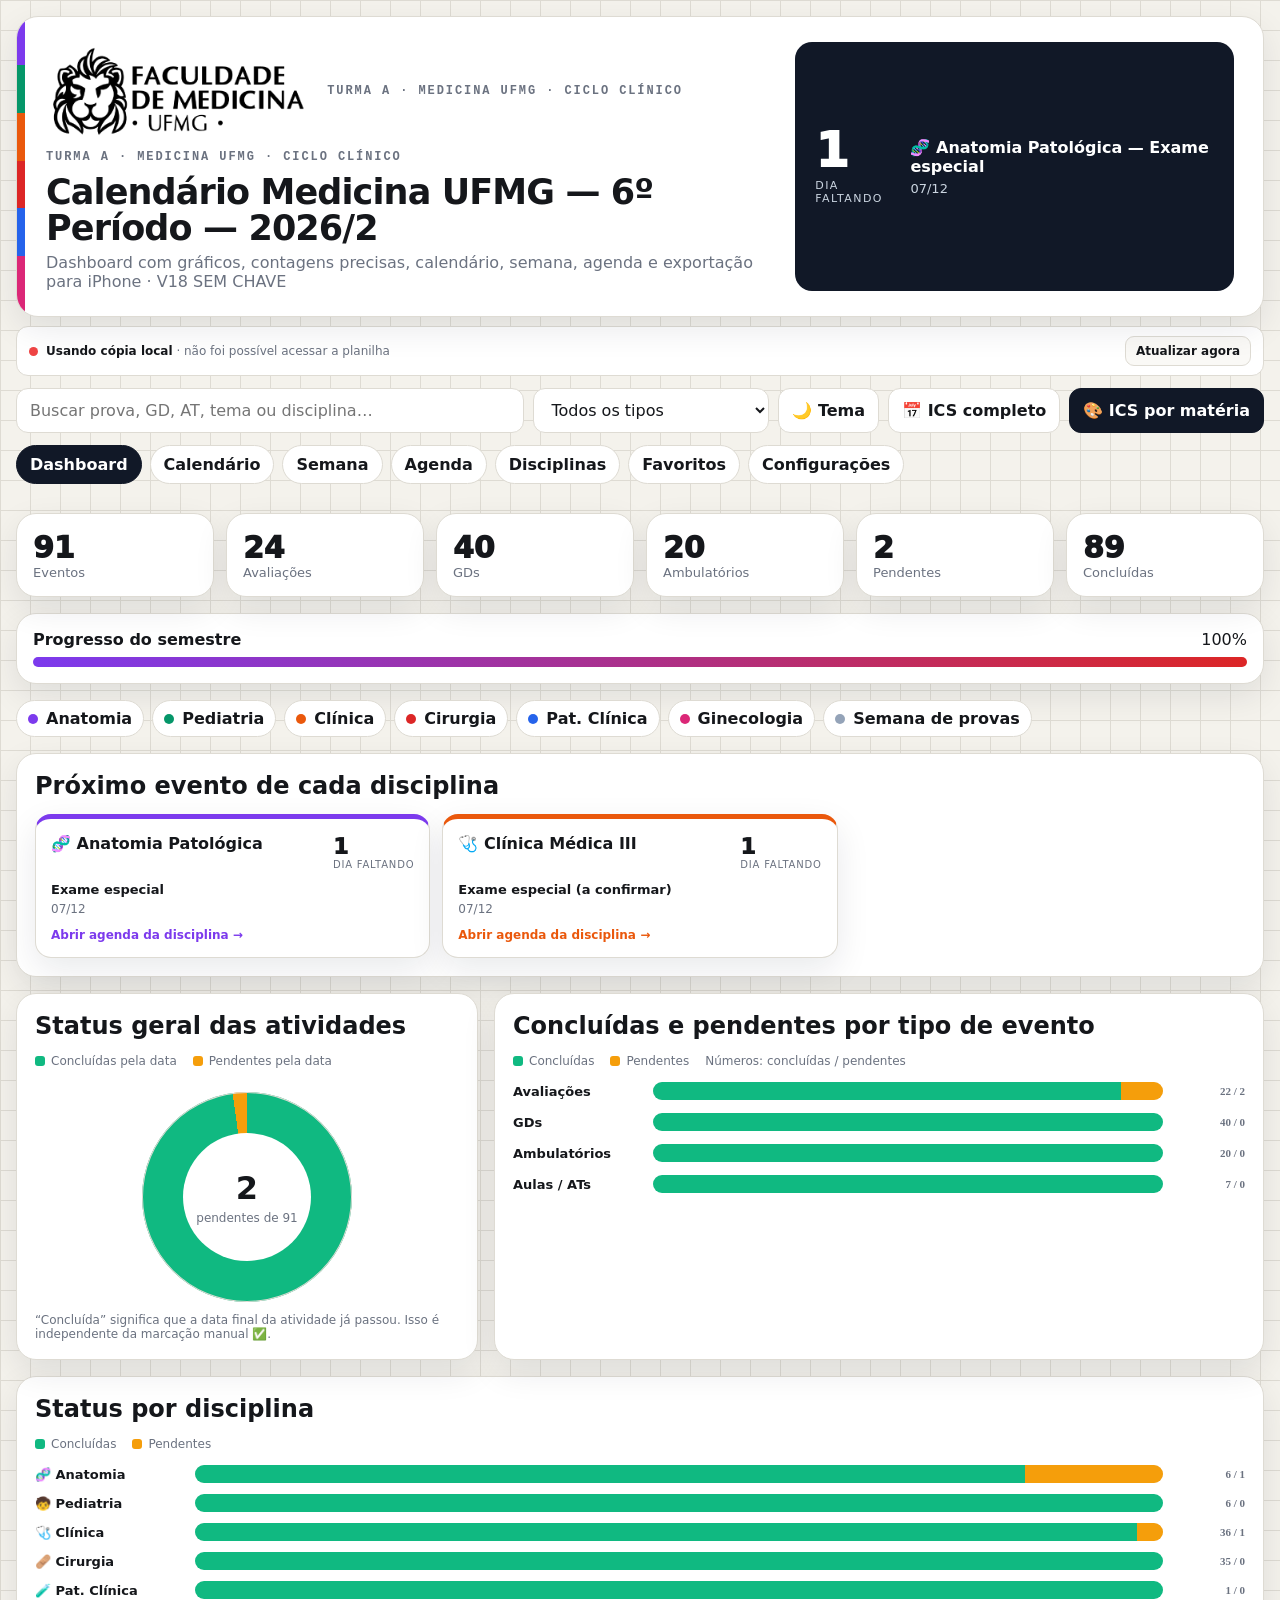
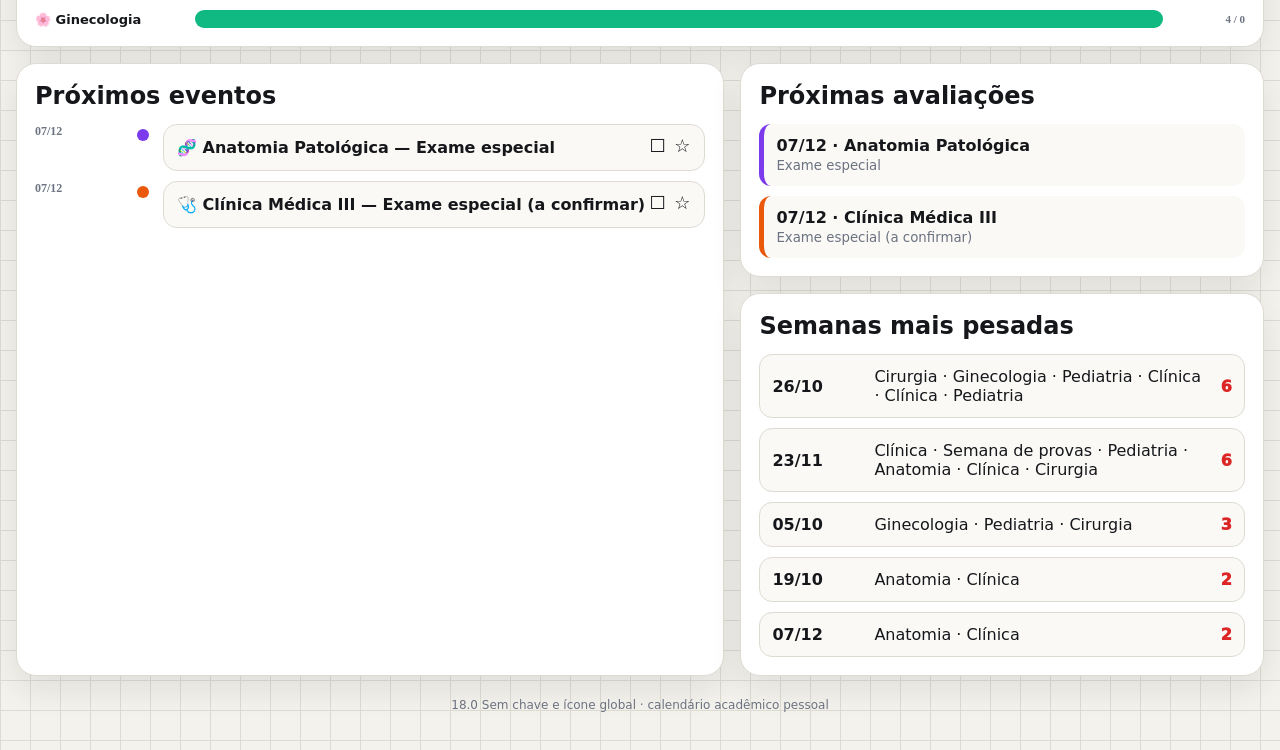
==== index.html @ 5d7ddb8b "Add files via upload" ====
<!doctype html>
<html lang="pt-BR">
<head>
  <meta charset="utf-8">
  <meta name="viewport" content="width=device-width,initial-scale=1,viewport-fit=cover">
  <meta http-equiv="Cache-Control" content="no-cache, no-store, must-revalidate">
  <meta http-equiv="Pragma" content="no-cache">
  <meta http-equiv="Expires" content="0">
  <meta name="theme-color" content="#111827">
  <meta http-equiv="Cache-Control" content="no-cache, no-store, must-revalidate">
  <meta http-equiv="Pragma" content="no-cache">
  <meta http-equiv="Expires" content="0">
  <link id="appManifest" rel="manifest" href="./manifest.webmanifest?v=18">
  <link id="appFavicon" rel="icon" href="./icon.svg?v=18" type="image/svg+xml">
  <link id="appleTouchIcon" rel="apple-touch-icon" href="./icon.svg?v=18">
  <title>Calendário Medicina UFMG — 6º Período — 2026/2</title>
  <style>
:root{
  --bg:#f4f2ec;--panel:#ffffff;--panel-2:#faf9f6;--ink:#15171b;--muted:#6b7280;
  --line:#dedbd3;--soft:#ece9e2;--accent:#111827;--accent-ink:#ffffff;
  --good:#059669;--warn:#d97706;--danger:#dc2626;--shadow:0 12px 34px rgba(15,23,42,.09);
  --radius:20px;
  --chart-completed:#10b981;
  --chart-pending:#f59e0b;
  --progress-start:#7c3aed;
  --progress-end:#dc2626;
}
*{box-sizing:border-box}
html{scroll-behavior:smooth}
body{
  margin:0;color:var(--ink);
  font-family:Inter,ui-sans-serif,system-ui,-apple-system,BlinkMacSystemFont,"Segoe UI",sans-serif;
  background:
    linear-gradient(var(--line) 1px,transparent 1px),
    linear-gradient(90deg,var(--line) 1px,transparent 1px),var(--bg);
  background-size:30px 30px;
}
body.dark{
  --bg:#0f1114;--panel:#181b20;--panel-2:#20242a;--ink:#f8fafc;--muted:#a7afba;
  --line:#30353d;--soft:#252a31;--accent:#f8fafc;--accent-ink:#111827;--shadow:none;
}
button,input,select{font:inherit}
button{color:inherit}
.boot{padding:52px;text-align:center;color:var(--muted)}
.shell{max-width:1540px;margin:auto;padding:16px}
.sticky{position:static;z-index:auto;padding-bottom:10px;background:transparent;backdrop-filter:none}
.hero{
  position:relative;overflow:hidden;display:grid;grid-template-columns:1.25fr .75fr;gap:18px;
  padding:25px 29px;background:var(--panel);border:1px solid var(--line);border-radius:22px;box-shadow:var(--shadow)
}
.hero:before{content:"";position:absolute;left:0;top:0;bottom:0;width:8px;background:linear-gradient(#7c3aed 0 16%,#059669 16% 32%,#ea580c 32% 48%,#dc2626 48% 64%,#2563eb 64% 80%,#db2777 80%)}
.eyebrow{font:700 12px ui-monospace,SFMono-Regular,Menlo,monospace;letter-spacing:.16em;text-transform:uppercase;color:var(--muted)}
h1{margin:10px 0 7px;font-size:35px;line-height:1.04;letter-spacing:-.025em}
.sub{color:var(--muted)}
.countdown{display:flex;gap:18px;align-items:center;padding:20px;border-radius:17px;background:#111827;color:#fff}
.cd-num{font-size:48px;font-weight:950;line-height:.95}
.cd-unit{font-size:11px;text-transform:uppercase;letter-spacing:.13em;color:#cbd5e1;margin-top:5px}
.cd-title{font-weight:850}.cd-meta{font-size:13px;color:#cbd5e1;margin-top:5px}
.controls{display:flex;gap:9px;flex-wrap:wrap;margin:12px 0}
.ctrl{border:1px solid var(--line);background:var(--panel);color:var(--ink);border-radius:12px;padding:11px 13px}
.search{flex:1 1 260px}.btn{font-weight:760;cursor:pointer}.btn.primary{background:var(--accent);color:var(--accent-ink);border-color:var(--accent)}
.nav{display:flex;gap:8px;overflow:auto;padding-bottom:3px}
.nav button{white-space:nowrap;border:1px solid var(--line);background:var(--panel);border-radius:999px;padding:9px 13px;font-weight:760;cursor:pointer}
.nav button.active{background:var(--accent);color:var(--accent-ink);border-color:var(--accent)}
.view{display:none}.view.active{display:block}
.stats{display:grid;grid-template-columns:repeat(6,1fr);gap:12px;margin:16px 0}
.card,.panel{background:var(--panel);border:1px solid var(--line);border-radius:var(--radius);box-shadow:var(--shadow)}
.card{padding:16px}.metric{font-size:30px;font-weight:950}.label{color:var(--muted);font-size:13px}
.progress{padding:16px;margin-bottom:16px}.progress-head{display:flex;justify-content:space-between;margin-bottom:8px}
.track{height:10px;background:var(--soft);border-radius:999px;overflow:hidden}.fill{height:100%;background:linear-gradient(90deg,var(--progress-start),var(--progress-end))}
.legend{display:flex;gap:8px;flex-wrap:wrap;margin:14px 0}
.legend button{display:flex;gap:8px;align-items:center;border:1px solid var(--line);background:var(--panel);border-radius:999px;padding:8px 11px;font-weight:760;cursor:pointer}
.legend button.off{opacity:.34}.dot{width:10px;height:10px;border-radius:50%}
.grid-2{display:grid;grid-template-columns:1.15fr .85fr;gap:16px}.panel{padding:18px}.panel h2{margin:0 0 14px}
.timeline{display:grid;gap:10px}.trow{display:grid;grid-template-columns:90px 14px 1fr;gap:12px;align-items:start}
.tdate{font:800 12px ui-monospace;color:var(--muted)}.tdot{width:12px;height:12px;border-radius:50%;margin-top:5px}
.tcard{position:relative;background:var(--panel-2);border:1px solid var(--line);border-radius:14px;padding:13px 42px 13px 13px}
.tcard b{display:block}.tcard small{color:var(--muted)}.fav,.done{position:absolute;top:9px;border:0;background:transparent;cursor:pointer;font-size:18px}.fav{right:8px}.done{right:33px}
.tcard.completed{opacity:.55}.tcard.completed b{text-decoration:line-through}
.quick-list{display:grid;gap:10px}.quick{border-left:5px solid var(--c);background:var(--panel-2);padding:12px;border-radius:12px}.quick b{display:block}.quick small{color:var(--muted)}
.calendar-grid{display:grid;grid-template-columns:repeat(3,1fr);gap:16px}.month{overflow:hidden;background:var(--panel);border:1px solid var(--line);border-radius:17px}
.mhead{display:flex;justify-content:space-between;padding:14px 16px;border-bottom:1px solid var(--line);font-weight:900}
.week,.days{display:grid;grid-template-columns:repeat(7,1fr)}.week div{text-align:center;padding:8px;font:700 10px ui-monospace;color:var(--muted)}
.day{min-height:59px;padding:7px 3px;text-align:center;border-radius:9px;cursor:pointer}.day:hover{background:var(--soft)}.day.today{outline:2px solid var(--ink)}.day.range{background:color-mix(in srgb,#059669 11%,transparent)}
.num{font-weight:850}.marks{display:flex;justify-content:center;gap:3px;flex-wrap:wrap;margin-top:7px}.mark{width:7px;height:7px;border-radius:50%}
.mlist{padding:12px;border-top:1px dashed var(--line)}.mrow{display:grid;grid-template-columns:auto 1fr;gap:8px;margin:9px 0}.chip{color:#fff;border-radius:5px;padding:3px 6px;font:800 10px ui-monospace}.mrow b{font-size:13px}.mrow small{color:var(--muted)}
.week-view{display:grid;grid-template-columns:72px repeat(7,1fr);border:1px solid var(--line);border-radius:16px;overflow:auto;background:var(--panel)}
.week-view>div{min-height:92px;border-right:1px solid var(--line);border-bottom:1px solid var(--line);padding:8px}.week-view .head{min-height:auto;font-weight:850;background:var(--panel-2)}
.week-event{font-size:11px;border-radius:8px;padding:6px;margin:4px 0;color:#fff}
.disc-grid{display:grid;grid-template-columns:repeat(3,1fr);gap:14px}.disc-card{padding:16px;background:var(--panel);border:1px solid var(--line);border-radius:17px;box-shadow:var(--shadow)}.disc-card h3{margin:0}.disc-count{font-size:32px;font-weight:950}.mini{color:var(--muted);font-size:13px;margin:6px 0}
.heavy{display:grid;gap:10px}.heavy-row{display:grid;grid-template-columns:90px 1fr auto;gap:12px;align-items:center;background:var(--panel-2);border:1px solid var(--line);border-radius:13px;padding:12px}.heat{font-weight:950;color:var(--danger)}
.settings-grid{display:grid;grid-template-columns:repeat(2,1fr);gap:14px}.setting{background:var(--panel-2);border:1px solid var(--line);border-radius:14px;padding:14px}.setting label{display:flex;justify-content:space-between;gap:10px;align-items:center}
.empty{color:var(--muted);font-style:italic}.footer{text-align:center;color:var(--muted);font-size:12px;margin:22px 0}
.drawer{position:fixed;inset:0;z-index:250;display:none}.drawer.show{display:block}.backdrop{position:absolute;inset:0;background:rgba(0,0,0,.38)}.sheet{position:absolute;right:0;top:0;bottom:0;width:min(470px,92vw);background:var(--panel);padding:20px;overflow:auto;box-shadow:-16px 0 40px rgba(0,0,0,.18)}.sheet-head{display:flex;justify-content:space-between;align-items:center}.close{border:0;background:var(--soft);border-radius:50%;width:36px;height:36px;cursor:pointer}.sheet .trow{grid-template-columns:70px 12px 1fr}
.toast{position:fixed;right:18px;bottom:18px;z-index:400;padding:12px 14px;border-radius:12px;background:#111827;color:#fff;opacity:0;transform:translateY(10px);transition:.2s}.toast.show{opacity:1;transform:translateY(0)}
@media(max-width:1100px){.hero{grid-template-columns:1fr}.stats{grid-template-columns:repeat(3,1fr)}.calendar-grid{grid-template-columns:repeat(2,1fr)}.disc-grid{grid-template-columns:repeat(2,1fr)}.grid-2{grid-template-columns:1fr}}
@media(max-width:700px){.shell{padding:9px}.sticky{position:static}.hero{padding:19px 17px}h1{font-size:27px}.countdown{align-items:flex-start}.cd-num{font-size:38px}.stats{grid-template-columns:repeat(2,1fr)}.calendar-grid,.disc-grid,.settings-grid{grid-template-columns:1fr}.panel{padding:13px}.day{min-height:52px}.trow{grid-template-columns:72px 12px 1fr}.btn{flex:1}.week-view{grid-template-columns:56px repeat(7,150px)}}


/* ===== V5: gráficos, status automático e próximos por disciplina ===== */
.stats .card{appearance:none;text-align:left;color:var(--ink)}
.status-legend{display:flex;gap:16px;flex-wrap:wrap;margin:4px 0 14px;color:var(--muted);font-size:12px}
.status-key{display:flex;align-items:center;gap:6px}.status-swatch{width:10px;height:10px;border-radius:3px}
.chart-grid{display:grid;grid-template-columns:.75fr 1.25fr;gap:16px;margin:16px 0}
.chart-panel{min-height:310px}
.donut-wrap{display:grid;place-items:center;padding:10px 0 2px}
.donut{
  width:210px;height:210px;border-radius:50%;display:grid;place-items:center;
  position:relative;box-shadow:inset 0 0 0 1px var(--line)
}
.donut:after{content:"";width:128px;height:128px;border-radius:50%;background:var(--panel);position:absolute}
.donut-center{position:relative;z-index:1;text-align:center}.donut-center strong{display:block;font-size:32px}.donut-center span{font-size:12px;color:var(--muted)}
.chart-list{display:grid;gap:13px}
.chart-row{display:grid;grid-template-columns:130px 1fr 72px;gap:10px;align-items:center}
.chart-name{font-weight:760;font-size:13px}
.stacked{height:18px;background:var(--soft);border-radius:999px;overflow:hidden;display:flex}
.seg-past{background:var(--chart-completed);height:100%}.seg-future{background:var(--chart-pending);height:100%}
.chart-values{text-align:right;font:750 11px ui-monospace;color:var(--muted)}
.discipline-chart{display:grid;gap:11px}
.discipline-chart .chart-row{grid-template-columns:150px 1fr 72px}
.next-disc-section{margin:16px 0}
.next-disc-grid{display:grid;grid-template-columns:repeat(3,1fr);gap:12px}
.next-disc-card{
  border:1px solid var(--line);border-top:5px solid var(--c);background:var(--panel);
  color:var(--ink);border-radius:16px;padding:15px;text-align:left;cursor:pointer;
  box-shadow:var(--shadow);transition:transform .15s ease,border-color .15s ease
}
.next-disc-card:hover{transform:translateY(-2px);border-color:var(--c)}
.next-disc-head{display:flex;justify-content:space-between;gap:10px;align-items:flex-start}
.next-disc-name{font-weight:850}.next-disc-days{font-size:22px;font-weight:950;white-space:nowrap}
.next-disc-unit{display:block;font-size:10px;text-transform:uppercase;letter-spacing:.08em;color:var(--muted);text-align:right}
.next-disc-title{font-size:13px;margin-top:12px;font-weight:700}.next-disc-meta{font-size:12px;color:var(--muted);margin-top:5px}.next-disc-link{font-size:12px;font-weight:800;margin-top:12px;color:var(--c)}
.auto-note{font-size:12px;color:var(--muted);margin-top:9px}
.week-board{display:grid;grid-template-columns:repeat(7,minmax(180px,1fr));gap:10px;overflow:auto;padding-bottom:5px}
.week-column{border:1px solid var(--line);border-radius:15px;background:var(--panel);min-height:260px;padding:11px}
.week-column.today{outline:2px solid var(--ink)}
.week-column-head{font-weight:850;border-bottom:1px solid var(--line);padding-bottom:8px;margin-bottom:8px}
.week-column-head small{display:block;color:var(--muted);font-weight:600;margin-top:3px}
.week-empty{color:var(--muted);font-size:12px;font-style:italic}
.week-event{cursor:pointer}
@media(max-width:1100px){
  .chart-grid{grid-template-columns:1fr}
  .next-disc-grid{grid-template-columns:repeat(2,1fr)}
}
@media(max-width:700px){
  .next-disc-grid{grid-template-columns:1fr}
  .chart-row,.discipline-chart .chart-row{grid-template-columns:105px 1fr 62px}
  .donut{width:190px;height:190px}
  .week-board{grid-template-columns:repeat(7,165px)}
}


/* =========================================================
   V6 MOBILE PREMIUM
   O celular recebe uma interface própria, mais compacta,
   com navegação inferior, cards legíveis e calendário maior.
   ========================================================= */

.mobile-only{display:none}
.mobile-month-toggle{display:none}

@media(max-width:700px){
  html{scroll-padding-top:8px}
  body{
    background-size:22px 22px;
    padding-bottom:88px;
    -webkit-text-size-adjust:100%;
  }
  .shell{padding:7px}
  .sticky{
    position:static;
    padding-bottom:2px;
    background:transparent;
    backdrop-filter:none;
  }

  /* Cabeçalho muito mais compacto */
  .hero{
    grid-template-columns:1fr;
    gap:10px;
    padding:15px 14px 14px 20px;
    border-radius:16px;
  }
  .hero:before{width:6px}
  .eyebrow{
    font-size:9px;
    letter-spacing:.11em;
    white-space:nowrap;
    overflow:hidden;
    text-overflow:ellipsis;
  }
  h1{
    font-size:21px;
    line-height:1.08;
    margin:6px 0 2px;
    letter-spacing:-.02em;
  }
  .hero .sub{
    display:none;
  }

  /* Contagem regressiva horizontal e baixa */
  .countdown{
    min-height:70px;
    padding:11px 12px;
    border-radius:13px;
    gap:12px;
  }
  .cd-num{
    font-size:31px;
    min-width:57px;
    text-align:center;
  }
  .cd-unit{
    font-size:8px;
    letter-spacing:.09em;
    text-align:center;
  }
  .cd-title{
    font-size:13px;
    line-height:1.2;
  }
  .cd-meta{
    font-size:11px;
    margin-top:3px;
  }

  /* Busca sempre visível; filtros compactos */
  .controls{
    display:grid;
    grid-template-columns:1fr 1fr;
    gap:7px;
    margin:8px 0 4px;
  }
  .ctrl{
    min-height:43px;
    padding:9px 10px;
    border-radius:11px;
    font-size:14px;
  }
  .search{
    grid-column:1/-1;
    width:100%;
    font-size:16px; /* evita zoom automático do Safari */
  }
  #type{grid-column:1/2}
  #theme{grid-column:2/3}
  #icsAll,#icsDisc{
    font-size:12px;
    min-height:39px;
  }

  /* Navegação fixa inferior, estilo aplicativo */
  .nav{
    position:fixed;
    left:8px;
    right:8px;
    bottom:8px;
    z-index:300;
    display:grid;
    grid-template-columns:repeat(7,1fr);
    gap:2px;
    padding:6px;
    border:1px solid var(--line);
    border-radius:18px;
    background:color-mix(in srgb,var(--panel) 94%,transparent);
    box-shadow:0 12px 35px rgba(15,23,42,.20);
    backdrop-filter:blur(18px);
    overflow:visible;
  }
  .nav button{
    min-width:0;
    min-height:53px;
    padding:5px 2px;
    border:0;
    border-radius:12px;
    background:transparent;
    font-size:0;
    display:flex;
    flex-direction:column;
    justify-content:center;
    align-items:center;
    gap:2px;
  }
  .nav button::before{
    font-size:20px;
    line-height:1;
  }
  .nav button::after{
    font-size:8px;
    font-weight:800;
    line-height:1;
  }
  .nav button[data-view="dashboard"]::before{content:"⌂"}
  .nav button[data-view="dashboard"]::after{content:"Início"}
  .nav button[data-view="calendar"]::before{content:"▦"}
  .nav button[data-view="calendar"]::after{content:"Mês"}
  .nav button[data-view="week"]::before{content:"▤"}
  .nav button[data-view="week"]::after{content:"Semana"}
  .nav button[data-view="timeline"]::before{content:"≡"}
  .nav button[data-view="timeline"]::after{content:"Agenda"}
  .nav button[data-view="disciplines"]::before{content:"▥"}
  .nav button[data-view="disciplines"]::after{content:"Matérias"}
  .nav button[data-view="favorites"]::before{content:"☆"}
  .nav button[data-view="favorites"]::after{content:"Favoritos"}
  .nav button[data-view="settings"]::before{content:"⚙"}
  .nav button[data-view="settings"]::after{content:"Ajustes"}
  .nav button.active{
    background:var(--accent);
    color:var(--accent-ink);
  }

  /* Cards de resumo compactos, mas com números grandes */
  .stats{
    grid-template-columns:repeat(2,1fr);
    gap:8px;
    margin:10px 0;
  }
  .stats .card{
    min-height:82px;
    padding:12px;
    border-radius:14px;
  }
  .metric{font-size:29px}
  .label{font-size:12px}

  .card,.panel{border-radius:15px}
  .panel{padding:13px}
  .panel h2{
    font-size:18px;
    margin-bottom:11px;
  }

  .progress{
    padding:12px;
    margin-bottom:10px;
  }
  .progress-head{font-size:13px}
  .track{height:8px}

  /* Legenda horizontal rolável */
  .legend{
    flex-wrap:nowrap;
    overflow-x:auto;
    padding:2px 1px 7px;
    margin:8px 0;
    scrollbar-width:none;
  }
  .legend::-webkit-scrollbar{display:none}
  .legend button{
    flex:0 0 auto;
    padding:7px 9px;
    font-size:12px;
  }

  /* Próximo evento por disciplina */
  .next-disc-section{margin:10px 0}
  .next-disc-section .panel{padding:12px}
  .next-disc-grid{
    grid-template-columns:1fr;
    gap:8px;
  }
  .next-disc-card{
    padding:12px;
    border-radius:14px;
  }
  .next-disc-days{font-size:21px}
  .next-disc-title{
    font-size:13px;
    margin-top:8px;
  }
  .next-disc-meta,.next-disc-link{font-size:11px}

  /* Gráficos em uma coluna e maiores */
  .chart-grid{
    grid-template-columns:1fr;
    gap:10px;
    margin:10px 0;
  }
  .chart-panel{min-height:auto}
  .donut{width:180px;height:180px}
  .donut:after{width:108px;height:108px}
  .donut-center strong{font-size:29px}
  .chart-list,.discipline-chart{gap:11px}
  .chart-row,.discipline-chart .chart-row{
    grid-template-columns:92px minmax(100px,1fr) 56px;
    gap:7px;
  }
  .chart-name{
    font-size:11px;
    line-height:1.15;
  }
  .stacked{height:16px}
  .chart-values{font-size:10px}

  /* Conteúdo vertical no celular */
  .grid-2{grid-template-columns:1fr;gap:10px}
  .quick{padding:10px}
  .heavy-row{
    grid-template-columns:70px 1fr 25px;
    padding:10px;
    font-size:12px;
  }

  /* Timeline e agenda mais legíveis */
  .trow{
    grid-template-columns:52px 9px 1fr;
    gap:7px;
  }
  .tdate{font-size:10px;padding-top:3px}
  .tdot{width:9px;height:9px}
  .tcard{
    padding:11px 37px 11px 11px;
    border-radius:12px;
  }
  .tcard b{
    font-size:13px;
    line-height:1.25;
  }
  .tcard small{
    font-size:11px;
    line-height:1.2;
  }
  .fav,.done{
    font-size:16px;
    top:7px;
  }
  .fav{right:5px}
  .done{right:28px}

  /* Calendário: uma coluna e dias maiores */
  .calendar-grid{
    grid-template-columns:1fr;
    gap:10px;
  }
  .month{border-radius:15px}
  .mhead{
    padding:13px 14px;
    font-size:16px;
  }
  .week div{
    padding:7px 2px;
    font-size:9px;
  }
  .day{
    min-height:52px;
    padding:6px 1px;
    border-radius:8px;
  }
  .num{font-size:14px}
  .marks{margin-top:6px;gap:2px}
  .mark{width:7px;height:7px}

  /* A lista extensa de cada mês fica recolhida no celular */
  .mobile-month-toggle{
    display:block;
    width:calc(100% - 20px);
    margin:0 10px 10px;
    border:1px solid var(--line);
    background:var(--panel-2);
    color:var(--ink);
    border-radius:10px;
    padding:9px;
    font-weight:800;
    cursor:pointer;
  }
  .month .mlist{
    display:none;
    padding:10px;
  }
  .month.mobile-open .mlist{display:block}
  .mrow{
    grid-template-columns:48px 1fr;
    gap:7px;
    margin:8px 0;
  }
  .mrow b{font-size:12px}
  .mrow small{font-size:11px}

  /* Semana: colunas grandes e rolagem horizontal */
  .week-board{
    grid-template-columns:repeat(7,78vw);
    scroll-snap-type:x mandatory;
    gap:8px;
  }
  .week-column{
    min-height:210px;
    scroll-snap-align:start;
  }
  .week-event{
    font-size:12px;
    padding:8px;
  }

  /* Disciplinas e ajustes */
  .disc-grid,.settings-grid{grid-template-columns:1fr}
  .disc-card{padding:14px}
  .disc-count{font-size:29px}
  .mini{font-size:12px}

  /* Painel lateral vira modal inferior */
  .sheet{
    top:auto;
    left:0;
    right:0;
    bottom:0;
    width:100%;
    max-height:82vh;
    border-radius:22px 22px 0 0;
    padding:16px;
  }
  .sheet .trow{grid-template-columns:48px 8px 1fr}

  .footer{
    margin:16px 0 82px;
    font-size:10px;
  }
}


/* ===== V7: sincronização com Google Planilhas ===== */
.sync-status{
  display:flex;
  align-items:center;
  justify-content:space-between;
  gap:12px;
  margin:9px 0 2px;
  padding:9px 12px;
  border:1px solid var(--line);
  border-radius:12px;
  background:var(--panel);
  color:var(--muted);
  font-size:12px;
}
.sync-status strong{color:var(--ink)}
.sync-left{display:flex;align-items:center;gap:8px;min-width:0}
.sync-dot{width:9px;height:9px;border-radius:50%;flex:0 0 auto;background:#f59e0b}
.sync-status.ok .sync-dot{background:#10b981}
.sync-status.error .sync-dot{background:#ef4444}
.sync-status.loading .sync-dot{background:#f59e0b;animation:pulse-sync 1s infinite alternate}
.sync-text{white-space:nowrap;overflow:hidden;text-overflow:ellipsis}
.sync-btn{
  border:1px solid var(--line);
  background:var(--panel-2);
  color:var(--ink);
  border-radius:9px;
  padding:7px 10px;
  font-weight:800;
  cursor:pointer;
  white-space:nowrap;
}
.sync-btn:disabled{opacity:.55;cursor:wait}
@keyframes pulse-sync{from{opacity:.35}to{opacity:1}}

@media(max-width:700px){
  .sync-status{
    margin:7px 0 3px;
    padding:8px 9px;
    font-size:10px;
    border-radius:10px;
  }
  .sync-btn{
    padding:7px 8px;
    font-size:10px;
  }
}


/* ===== V9: logo e atalho da planilha ===== */
.hero-main{display:flex;align-items:center;gap:18px;min-width:0}
.hero-logo{
  width:94px;height:94px;flex:0 0 94px;border-radius:22px;
  background:linear-gradient(180deg,#0b0b0b 0%, #111827 100%);
  display:grid;place-items:center;padding:10px;border:1px solid rgba(255,255,255,.08);
  box-shadow:0 14px 30px rgba(0,0,0,.14)
}
.hero-logo img{width:100%;height:100%;object-fit:contain;display:block}
.hero-copy{min-width:0}
.setting .actions{display:flex;gap:8px;flex-wrap:wrap;margin-top:10px}
.sheet-btn{
  border:1px solid var(--line);background:var(--panel);color:var(--ink);
  border-radius:11px;padding:10px 12px;font-weight:800;cursor:pointer
}
.sheet-btn.primary{background:var(--accent);color:var(--accent-ink);border-color:var(--accent)}
.sheet-note{margin-top:8px;color:var(--muted);font-size:12px}
@media(max-width:700px){
  .hero-main{gap:11px;align-items:flex-start}
  .hero-logo{width:58px;height:58px;flex-basis:58px;border-radius:16px;padding:7px}
}


/* ===== V12: uma única logo completa, sem corte ===== */
.hero-main{display:block;min-width:0}
.hero-copy{min-width:0}
.brand-row{
  display:flex;
  align-items:center;
  gap:18px;
  margin-bottom:10px;
}
.single-brand-logo{
  display:block;
  width:270px;
  max-width:36%;
  height:auto;
  object-fit:contain;
  object-position:left center;
  flex:0 0 auto;
}
.brand-row .eyebrow{
  margin:0;
  min-width:0;
}
.setting-sheet{grid-column:1/-1}
.setting-sheet .actions{margin-top:12px}
.sheet-btn{
  display:inline-flex;
  align-items:center;
  justify-content:center;
  text-decoration:none;
}
@media(max-width:1050px){
  .single-brand-logo{width:230px;max-width:42%}
}
@media(max-width:700px){
  .hero-main{display:block}
  .brand-row{
    display:block;
    margin-bottom:8px;
  }
  .single-brand-logo{
    width:205px;
    max-width:82%;
    margin:0 0 8px;
  }
  .brand-row .eyebrow{
    display:block;
    font-size:9px;
  }
  .hero-copy h1{font-size:20px}
  .setting-sheet .actions{display:grid;grid-template-columns:1fr}
  .setting-sheet .sheet-btn{width:100%}
}

/* ===== V13: editor de cores e emojis ===== */
.setting-disciplines{grid-column:1/-1}
.discipline-style-editor{display:grid;gap:10px;margin-top:14px}
.discipline-style-row{
  display:grid;
  grid-template-columns:minmax(210px,1fr) 92px 130px;
  gap:12px;
  align-items:center;
  padding:11px;
  border:1px solid var(--line);
  border-radius:13px;
  background:var(--panel);
}
.discipline-style-preview{
  display:flex;
  align-items:center;
  gap:11px;
  border-left:5px solid var(--preview-color);
  padding-left:11px;
  min-width:0;
}
.preview-emoji{font-size:25px;line-height:1}
.discipline-style-preview b{display:block}
.discipline-style-preview small{display:block;color:var(--muted);font-size:10px;margin-top:2px}
.color-control,.emoji-control{display:grid;gap:5px;color:var(--muted);font-size:11px;font-weight:800}
.disc-color-input{
  width:100%;
  height:38px;
  padding:2px;
  border:1px solid var(--line);
  border-radius:9px;
  background:var(--panel-2);
  cursor:pointer;
}
.disc-emoji-input{
  width:100%;
  min-width:0;
  height:38px;
  border:1px solid var(--line);
  border-radius:9px;
  background:var(--panel-2);
  color:var(--ink);
  padding:7px 9px;
  font-size:20px;
  text-align:center;
}
@media(max-width:700px){
  .discipline-style-row{
    grid-template-columns:1fr 74px 90px;
    gap:7px;
    padding:9px;
  }
  .discipline-style-preview{gap:8px;padding-left:8px}
  .discipline-style-preview b{font-size:12px}
  .preview-emoji{font-size:22px}
  .disc-emoji-input{font-size:18px}
}


/* ===== V15: cabeçalho solto, gráficos e editor de eventos ===== */
.setting-chart-colors,.setting-event-editor{grid-column:1/-1}
.chart-style-editor{
  display:grid;
  grid-template-columns:repeat(2,minmax(220px,1fr));
  gap:10px;
  margin-top:14px;
}
.chart-color-row{
  display:flex;
  align-items:center;
  justify-content:space-between;
  gap:14px;
  padding:11px 12px;
  border:1px solid var(--line);
  border-radius:12px;
  background:var(--panel);
}
.chart-color-row b,.chart-color-row small{display:block}
.chart-color-row small{color:var(--muted);font-size:10px;margin-top:3px}
.chart-color-row input[type="color"]{
  width:62px;height:40px;border:1px solid var(--line);border-radius:9px;
  padding:2px;background:var(--panel-2);cursor:pointer
}
.event-editor{margin-top:14px}
.event-editor label{display:grid;gap:6px;color:var(--muted);font-size:11px;font-weight:800}
.event-select{width:100%;min-height:45px}
.event-discipline{
  margin:10px 0;
  padding:10px 12px;
  border-left:5px solid var(--accent);
  background:var(--panel);
  border-radius:10px;
  font-weight:850;
}
.event-edit-grid{
  display:grid;
  grid-template-columns:160px 160px minmax(280px,1fr) 190px;
  gap:10px;
}
.event-title-field{min-width:0}
.event-edit-grid input{width:100%;min-width:0}
@media(max-width:1050px){
  .event-edit-grid{grid-template-columns:1fr 1fr}
  .event-title-field{grid-column:1/-1}
}
@media(max-width:700px){
  .chart-style-editor{grid-template-columns:1fr}
  .event-edit-grid{grid-template-columns:1fr}
  .event-title-field{grid-column:auto}
}


/* ===== V18: API pública e ícone global ===== */
.setting-api,.setting-add-event{grid-column:1/-1}
.setting-api{
  border:2px solid color-mix(in srgb,var(--accent) 38%,var(--line));
  background:linear-gradient(135deg,color-mix(in srgb,var(--accent) 7%,var(--panel)),var(--panel));
}
.api-heading{
  display:flex;
  align-items:flex-start;
  justify-content:space-between;
  gap:16px;
}
.api-status{
  display:flex;
  align-items:center;
  gap:7px;
  padding:8px 10px;
  border:1px solid var(--line);
  border-radius:999px;
  background:var(--panel);
  font-size:11px;
  white-space:nowrap;
}
.api-dot{
  width:9px;height:9px;border-radius:50%;background:#94a3b8;flex:0 0 auto
}
.api-dot.ok{background:#10b981}
.api-dot.loading{background:#f59e0b;animation:pulse-sync 1s infinite alternate}
.api-dot.error{background:#ef4444}
.api-connect-grid{
  display:grid;
  grid-template-columns:minmax(240px,1fr) auto auto;
  gap:9px;
  align-items:end;
  margin-top:13px;
}
.api-connect-grid label{display:grid;gap:6px;color:var(--muted);font-size:11px;font-weight:800}
.sheet-btn.danger{
  background:#fff1f2;
  color:#be123c;
  border-color:#fecdd3;
}
body.dark .sheet-btn.danger{
  background:#3f111a;
  color:#fda4af;
  border-color:#7f1d1d;
}
.add-event-grid{
  grid-template-columns:150px 150px minmax(180px,.8fr) minmax(260px,1.4fr) 190px;
  margin-top:13px;
}
@media(max-width:1100px){
  .api-connect-grid{grid-template-columns:1fr 1fr}
  .api-connect-grid label{grid-column:1/-1}
  .add-event-grid{grid-template-columns:1fr 1fr}
}
@media(max-width:700px){
  .api-heading{display:grid}
  .api-status{white-space:normal;width:100%}
  .api-connect-grid{grid-template-columns:1fr}
  .api-connect-grid label{grid-column:auto}
  .add-event-grid{grid-template-columns:1fr}
}


/* ===== V18: API pública e ícone global ===== */
.setting-app-icon{grid-column:1/-1}
.danger-note{
  border-left:4px solid #dc2626;
  padding-left:10px;
}
.app-icon-editor{
  display:grid;
  grid-template-columns:150px minmax(0,1fr);
  gap:18px;
  align-items:center;
}
.app-icon-preview-wrap{
  width:150px;
  aspect-ratio:1;
  display:grid;
  place-items:center;
  border:1px solid var(--line);
  border-radius:30px;
  background:var(--panel);
  overflow:hidden;
  box-shadow:var(--shadow);
}
.app-icon-preview-wrap img{
  width:100%;
  height:100%;
  object-fit:contain;
  padding:10px;
}
.app-icon-copy{min-width:0}
.icon-file-label{
  display:flex!important;
  justify-content:center!important;
  align-items:center!important;
  margin-top:13px;
  border:1px dashed var(--line);
  border-radius:13px;
  padding:13px;
  background:var(--panel);
  font-weight:800;
  cursor:pointer;
}
.icon-file-label input{
  position:absolute;
  width:1px;
  height:1px;
  opacity:0;
  pointer-events:none;
}
.sheet-btn:disabled{
  opacity:.6;
  cursor:wait;
}
@media(max-width:700px){
  .app-icon-editor{grid-template-columns:1fr}
  .app-icon-preview-wrap{width:128px;margin:auto}
}

</style>
</head>
<body>
  <div id="app"><div class="boot">Abrindo o calendário…</div></div>
  <div id="toast" class="toast"></div>
  <script>
(async()=>{
  try{
    if("serviceWorker" in navigator){
      const regs=await navigator.serviceWorker.getRegistrations();
      await Promise.all(regs.map(r=>r.unregister()));
    }
    if("caches" in window){
      const keys=await caches.keys();
      await Promise.all(keys.map(k=>caches.delete(k)));
    }
  }catch(_){}
})();


const S={
  data:null,
  active:new Set(),
  query:"",
  type:"all",
  view:"dashboard",
  favorites:new Set(JSON.parse(localStorage.getItem("fav")||"[]")),
  completed:new Set(JSON.parse(localStorage.getItem("done")||"[]")),
  weekOffset:0,
  sync:{status:"loading",message:"Carregando planilha…",updatedAt:null,remoteCount:0},
  api:{status:"loading",message:"Conectando automaticamente…",updatedAt:null},
  appIcon:{url:"./icon.svg?v=18",updatedAt:"",custom:false}
};

const DISC_STYLE_KEY="medicinaUFMG_discStyles_v1";

const CHART_STYLE_KEY="medicinaUFMG_chartStyles_v1";
const EVENT_EDIT_KEY="medicinaUFMG_eventEdits_v1";
const DEFAULT_APP_ICON="./icon.svg?v=18";
let dynamicManifestUrl="";
let pendingAppIconDataUrl="";

const DEFAULT_CHART_STYLES={
  completed:"#10b981",
  pending:"#f59e0b",
  progressStart:"#7c3aed",
  progressEnd:"#dc2626"
};

function loadChartStyles(){
  try{
    return {...DEFAULT_CHART_STYLES,...JSON.parse(localStorage.getItem(CHART_STYLE_KEY)||"{}")};
  }catch(_){
    return {...DEFAULT_CHART_STYLES};
  }
}

function applyChartStyles(){
  const styles=loadChartStyles();
  const root=document.documentElement.style;
  root.setProperty("--chart-completed",styles.completed);
  root.setProperty("--chart-pending",styles.pending);
  root.setProperty("--progress-start",styles.progressStart);
  root.setProperty("--progress-end",styles.progressEnd);
}

function saveChartStyle(name,value){
  const styles=loadChartStyles();
  styles[name]=value;
  localStorage.setItem(CHART_STYLE_KEY,JSON.stringify(styles));
  applyChartStyles();
}

function resetChartStyles(){
  localStorage.removeItem(CHART_STYLE_KEY);
  applyChartStyles();
}

function loadEventEdits(){
  try{
    return JSON.parse(localStorage.getItem(EVENT_EDIT_KEY)||"{}");
  }catch(_){
    return {};
  }
}

function saveEventEdits(edits){
  localStorage.setItem(EVENT_EDIT_KEY,JSON.stringify(edits));
}

function makeEventSourceKey(event,index){
  return event.id||event._sourceKey||[
    event.disc||"",
    event.date||"",
    event.label||"",
    event.time||"",
    index
  ].join("|");
}

function prepareEvents(events,useLocalEdits=true){
  const edits=useLocalEdits?loadEventEdits():{};
  return events.map((event,index)=>{
    const item={...event};
    item._sourceKey=makeEventSourceKey(item,index);
    item._source={
      date:item.date,
      end:item.end||"",
      label:item.label,
      time:item.time||""
    };
    const edit=edits[item._sourceKey];
    if(edit){
      item.date=edit.date||item.date;
      item.end=edit.end||undefined;
      item.label=edit.label||item.label;
      item.time=edit.time||undefined;
    }
    item.type=classify(item);
    return item;
  }).sort((a,b)=>dateKey(a.date)-dateKey(b.date)||a.disc.localeCompare(b.disc));
}

function resetAllLocalEventEdits(){
  localStorage.removeItem(EVENT_EDIT_KEY);
  location.reload();
}



function apiIsConnected(){
  return S.api.status==="ok";
}

function apiStatusLabel(){
  if(S.api.status==="ok"){
    const time=S.api.updatedAt
      ? S.api.updatedAt.toLocaleTimeString("pt-BR",{hour:"2-digit",minute:"2-digit"})
      : "";
    return `<span class="api-dot ok"></span><span><b>Sincronização automática ativa</b>${time?` · ${time}`:""}</span>`;
  }
  if(S.api.status==="loading"){
    return `<span class="api-dot loading"></span><span><b>Conectando automaticamente…</b></span>`;
  }
  return `<span class="api-dot error"></span><span><b>Falha temporária</b> · ${S.api.message||"tente atualizar novamente"}</span>`;
}

function wait(ms){
  return new Promise(resolve=>setTimeout(resolve,ms));
}

async function apiRequest(action,payload={}){
  const endpoint=S.data?.meta?.apiUrl;
  if(!endpoint)throw new Error("Endereço da API não configurado.");

  const controller=new AbortController();
  const timeout=setTimeout(()=>controller.abort(),25000);

  try{
    const response=await fetch(endpoint,{
      method:"POST",
      headers:{"Content-Type":"text/plain;charset=utf-8"},
      body:JSON.stringify({action,...payload}),
      cache:"no-store",
      redirect:"follow",
      signal:controller.signal
    });

    if(!response.ok){
      throw new Error(`A API respondeu com erro ${response.status}.`);
    }

    const text=await response.text();
    let data;

    try{
      data=JSON.parse(text);
    }catch(_){
      throw new Error("A API respondeu em formato inesperado.");
    }

    if(!data.ok)throw new Error(data.error||"A operação não foi concluída.");
    return data;
  }catch(error){
    if(error?.name==="AbortError"){
      throw new Error("A conexão demorou mais que o esperado.");
    }
    if(error instanceof TypeError){
      throw new Error("Não foi possível alcançar a API agora.");
    }
    throw error;
  }finally{
    clearTimeout(timeout);
  }
}

function appendVersion(url,version){
  if(!url)return DEFAULT_APP_ICON;
  const separator=url.includes("?")?"&":"?";
  return `${url}${separator}v=${encodeURIComponent(version||Date.now())}`;
}

function ensureHeadLink(id,rel,href,type=""){
  let link=document.getElementById(id);

  if(!link){
    link=document.createElement("link");
    link.id=id;
    link.rel=rel;
    document.head.appendChild(link);
  }

  link.href=href;
  if(type)link.type=type;
  return link;
}

function updateDynamicManifest(iconUrl){
  const manifest={
    name:"Calendário Medicina UFMG — 6º Período — 2026/2",
    short_name:"Medicina UFMG",
    start_url:"./?build=18",
    scope:"./",
    display:"standalone",
    background_color:"#F4F2EC",
    theme_color:"#111827",
    icons:[
      {
        src:iconUrl,
        sizes:"512x512",
        type:"image/png",
        purpose:"any maskable"
      }
    ]
  };

  if(dynamicManifestUrl)URL.revokeObjectURL(dynamicManifestUrl);
  dynamicManifestUrl=URL.createObjectURL(
    new Blob([JSON.stringify(manifest)],{type:"application/manifest+json"})
  );
  ensureHeadLink("appManifest","manifest",dynamicManifestUrl);
}

function applyAppIcon(siteConfig={}){
  const rawUrl=String(siteConfig.appIconUrl||"").trim();
  const updatedAt=String(siteConfig.appIconUpdatedAt||"");
  const custom=!!rawUrl;
  const iconUrl=custom?appendVersion(rawUrl,updatedAt):DEFAULT_APP_ICON;

  S.appIcon={url:iconUrl,updatedAt,custom};

  ensureHeadLink(
    "appFavicon",
    "icon",
    iconUrl,
    custom?"image/png":"image/svg+xml"
  );
  ensureHeadLink("appleTouchIcon","apple-touch-icon",iconUrl);

  if(custom){
    updateDynamicManifest(iconUrl);
  }else{
    if(dynamicManifestUrl){
      URL.revokeObjectURL(dynamicManifestUrl);
      dynamicManifestUrl="";
    }
    ensureHeadLink("appManifest","manifest","./manifest.webmanifest?v=18");
  }

  document.querySelectorAll("[data-app-icon-preview]").forEach(image=>{
    image.src=iconUrl;
  });
}

function applyGlobalConfig(config={}){
  const disciplineColors=config.disciplineColor||{};
  const disciplineIcons=config.disciplineIcon||{};
  const savedDisc=loadDisciplineStyles();

  Object.keys(S.data.disciplines).forEach(code=>{
    const item=S.data.disciplines[code];

    if(/^#[0-9a-f]{6}$/i.test(disciplineColors[code]||"")){
      item.color=disciplineColors[code];
    }

    if(typeof disciplineIcons[code]==="string"&&disciplineIcons[code].trim()){
      item.icon=disciplineIcons[code].trim();
    }

    savedDisc[code]={color:item.color,icon:item.icon||""};
  });

  localStorage.setItem(DISC_STYLE_KEY,JSON.stringify(savedDisc));

  const globalCharts=config.chartColor||{};
  const charts={...loadChartStyles()};

  Object.keys(DEFAULT_CHART_STYLES).forEach(key=>{
    if(/^#[0-9a-f]{6}$/i.test(globalCharts[key]||"")){
      charts[key]=globalCharts[key];
    }
  });

  localStorage.setItem(CHART_STYLE_KEY,JSON.stringify(charts));
  applyChartStyles();
  applyAppIcon(config.site||{});
}

function collectGlobalConfigItems(){
  const items=[];

  Object.entries(S.data.disciplines).forEach(([code,item])=>{
    items.push({category:"disciplineColor",key:code,value:item.color});
    items.push({category:"disciplineIcon",key:code,value:item.icon||""});
  });

  const chartColors=loadChartStyles();

  Object.entries(chartColors).forEach(([key,value])=>{
    items.push({category:"chartColor",key,value});
  });

  return items;
}

async function bootstrapGlobal(silent=false){
  S.api={
    status:"loading",
    message:"Conectando automaticamente…",
    updatedAt:S.api.updatedAt||null
  };
  render();

  let lastError=null;

  for(let attempt=1;attempt<=3;attempt++){
    try{
      const data=await apiRequest("bootstrap");
      applyGlobalConfig(data.config||{});
      S.data.events=prepareEvents(data.events||[],false);
      const now=new Date();

      S.sync={
        status:"ok",
        message:"Sincronização global ativa",
        updatedAt:now,
        remoteCount:S.data.events.length
      };

      S.api={
        status:"ok",
        message:"Sincronização global ativa",
        updatedAt:now
      };

      render();

      if(!silent)toast("Dados sincronizados em todos os dispositivos.");
      return true;
    }catch(error){
      lastError=error;
      if(attempt<3)await wait(attempt*1000);
    }
  }

  S.api={
    status:"error",
    message:lastError?.message||"Não foi possível conectar agora.",
    updatedAt:null
  };

  render();

  if(!silent){
    toast(`${S.api.message} Mantive a última cópia disponível.`);
  }

  return false;
}

async function refreshCurrentSource(silent=false){
  return bootstrapGlobal(silent);
}

function readFileAsDataUrl(file){
  return new Promise((resolve,reject)=>{
    const reader=new FileReader();
    reader.onload=()=>resolve(String(reader.result||""));
    reader.onerror=()=>reject(new Error("Não foi possível ler a imagem."));
    reader.readAsDataURL(file);
  });
}

function loadImageFromUrl(url){
  return new Promise((resolve,reject)=>{
    const image=new Image();
    image.onload=()=>resolve(image);
    image.onerror=()=>reject(new Error("Não foi possível abrir a imagem."));
    image.src=url;
  });
}

async function prepareAppIconFile(file){
  if(!file)throw new Error("Escolha uma imagem.");
  if(file.size>8*1024*1024)throw new Error("A imagem original deve ter no máximo 8 MB.");
  if(!/^image\/(png|jpeg|webp|svg\+xml)$/i.test(file.type)){
    throw new Error("Use PNG, JPG, WEBP ou SVG.");
  }

  const sourceUrl=await readFileAsDataUrl(file);
  const image=await loadImageFromUrl(sourceUrl);
  const canvas=document.createElement("canvas");
  const size=512;
  const padding=32;

  canvas.width=size;
  canvas.height=size;

  const context=canvas.getContext("2d");
  context.clearRect(0,0,size,size);
  context.imageSmoothingEnabled=true;
  context.imageSmoothingQuality="high";

  const available=size-padding*2;
  const scale=Math.min(available/image.naturalWidth,available/image.naturalHeight);
  const width=Math.max(1,Math.round(image.naturalWidth*scale));
  const height=Math.max(1,Math.round(image.naturalHeight*scale));
  const x=Math.round((size-width)/2);
  const y=Math.round((size-height)/2);

  context.drawImage(image,x,y,width,height);
  const dataUrl=canvas.toDataURL("image/png");

  if(dataUrl.length>2.7*1024*1024){
    throw new Error("A imagem ficou grande demais depois do processamento.");
  }

  return dataUrl;
}

async function previewSelectedAppIcon(){
  const input=$("#appIconFile");
  const file=input?.files?.[0];

  if(!file){
    pendingAppIconDataUrl="";
    return;
  }

  try{
    pendingAppIconDataUrl=await prepareAppIconFile(file);
    const preview=$("#appIconPreview");
    if(preview)preview.src=pendingAppIconDataUrl;
    const name=$("#appIconFileName");
    if(name)name.textContent=`Pronto para salvar: ${file.name}`;
  }catch(error){
    pendingAppIconDataUrl="";
    if(input)input.value="";
    toast(error.message||"Não foi possível preparar a imagem.");
  }
}

async function uploadAppIconForEveryone(){
  const input=$("#appIconFile");
  const file=input?.files?.[0];

  try{
    if(!pendingAppIconDataUrl){
      pendingAppIconDataUrl=await prepareAppIconFile(file);
    }

    const button=$("#saveAppIconGlobal");
    if(button){
      button.disabled=true;
      button.textContent="Enviando…";
    }

    const result=await apiRequest("uploadAppIcon",{
      dataUrl:pendingAppIconDataUrl,
      fileName:"icone-calendario.png"
    });

    applyGlobalConfig(result.config||{});
    pendingAppIconDataUrl="";
    render();
    toast("Ícone salvo para todos os dispositivos.");
  }catch(error){
    toast(error.message||"Não foi possível salvar o ícone.");
    const button=$("#saveAppIconGlobal");
    if(button){
      button.disabled=false;
      button.textContent="Salvar ícone para todos";
    }
  }
}

async function resetAppIconForEveryone(){
  if(!confirm("Restaurar o ícone padrão para todos os dispositivos?"))return;

  try{
    const result=await apiRequest("resetAppIcon");
    pendingAppIconDataUrl="";
    applyGlobalConfig(result.config||{});
    render();
    toast("Ícone padrão restaurado.");
  }catch(error){
    toast(error.message||"Não foi possível restaurar o ícone.");
  }
}

async function saveEventForEveryone(){
  const event=selectedEventFromEditor();
  if(!event)return;

  if(!event.id){
    toast("Aguarde a sincronização automática carregar o ID deste evento.");
    return;
  }

  const date=$("#eventEditDate").value;
  const end=$("#eventEditEnd").value;
  const label=$("#eventEditTitle").value.trim();
  const time=$("#eventEditTime").value.trim();

  if(!date||!label){
    toast("Preencha a data e o título.");
    return;
  }
  if(end&&dateKey(end)<dateKey(date)){
    toast("A data final não pode ser anterior à data inicial.");
    return;
  }

  try{
    await apiRequest("updateEvent",{
      id:event.id,
      date,
      end,
      disc:event.disc,
      label,
      time
    });

    const localEdits=loadEventEdits();
    delete localEdits[event._sourceKey];
    saveEventEdits(localEdits);

    await bootstrapGlobal(true);
    toast("Evento atualizado para todos os dispositivos.");
  }catch(error){
    toast(error.message||"Não foi possível salvar.");
  }
}

async function deleteEventForEveryone(){
  const event=selectedEventFromEditor();
  if(!event||!event.id){
    toast("Aguarde a sincronização automática terminar.");
    return;
  }

  if(!confirm(`Excluir definitivamente “${event.label}”?`))return;

  try{
    await apiRequest("deleteEvent",{id:event.id});
    await bootstrapGlobal(true);
    toast("Evento excluído para todos os dispositivos.");
  }catch(error){
    toast(error.message||"Não foi possível excluir.");
  }
}

async function addEventForEveryone(){
  const date=$("#newEventDate")?.value||"";
  const end=$("#newEventEnd")?.value||"";
  const discCode=$("#newEventDisc")?.value||"";
  const label=($("#newEventTitle")?.value||"").trim();
  const time=($("#newEventTime")?.value||"").trim();

  if(!date||!discCode||!label){
    toast("Preencha data, disciplina e título.");
    return;
  }
  if(end&&dateKey(end)<dateKey(date)){
    toast("A data final não pode ser anterior à data inicial.");
    return;
  }

  try{
    await apiRequest("addEvent",{
      date,
      end,
      disc:discCode,
      label,
      time
    });
    await bootstrapGlobal(true);
    toast("Novo evento adicionado para todos os dispositivos.");
  }catch(error){
    toast(error.message||"Não foi possível adicionar.");
  }
}

async function saveStylesForEveryone(){
  try{
    await apiRequest("saveConfig",{items:collectGlobalConfigItems()});
    await bootstrapGlobal(true);
    toast("Cores e emojis salvos para todos os dispositivos.");
  }catch(error){
    toast(error.message||"Não foi possível salvar as configurações.");
  }
}

function loadDisciplineStyles(){
  try{
    return JSON.parse(localStorage.getItem(DISC_STYLE_KEY)||"{}");
  }catch(_){
    return {};
  }
}

function applySavedDisciplineStyles(){
  const saved=loadDisciplineStyles();
  Object.entries(saved).forEach(([code,style])=>{
    if(!S.data?.disciplines?.[code])return;
    if(/^#[0-9a-f]{6}$/i.test(style.color||""))S.data.disciplines[code].color=style.color;
    if(typeof style.icon==="string"&&style.icon.trim())S.data.disciplines[code].icon=style.icon.trim();
  });
}

function saveDisciplineStyle(code,color,icon){
  const saved=loadDisciplineStyles();
  saved[code]={color,icon};
  localStorage.setItem(DISC_STYLE_KEY,JSON.stringify(saved));
}

function resetDisciplineStyles(){
  localStorage.removeItem(DISC_STYLE_KEY);
  location.reload();
}


const $=q=>document.querySelector(q);
const $$=q=>[...document.querySelectorAll(q)];
const MONTHS=["Janeiro","Fevereiro","Março","Abril","Maio","Junho","Julho","Agosto","Setembro","Outubro","Novembro","Dezembro"];
const WD=["D","S","T","Q","Q","S","S"];
const DAY_MS=86400000;
const TYPE_META={
  assessment:{name:"Avaliações",color:"#7c3aed"},
  gd:{name:"GDs",color:"#2563eb"},
  ambulatory:{name:"Ambulatórios",color:"#dc2626"},
  class:{name:"Aulas / ATs",color:"#ea580c"}
};

function d(s){return new Date(s+"T12:00:00")}
function fmt(s){const x=d(s);return `${String(x.getDate()).padStart(2,"0")}/${String(x.getMonth()+1).padStart(2,"0")}`}
function dateKey(s){const [y,m,day]=s.split("-").map(Number);return Date.UTC(y,m-1,day)}
function todayKey(){const n=new Date();return Date.UTC(n.getFullYear(),n.getMonth(),n.getDate())}
function calendarDaysUntil(s){return Math.round((dateKey(s)-todayKey())/DAY_MS)}
function endKey(e){return dateKey(e.end||e.date)}
function isPast(e){return endKey(e)<todayKey()}
function isCurrent(e){return dateKey(e.date)<=todayKey()&&endKey(e)>=todayKey()}
function end(e){return d(e.end||e.date)}
function id(e){return `${e.disc}|${e.date}|${e.label}`}
function disc(k){return S.data.disciplines[k]}

function isUnconfirmed(e){
  return /a confirmar|base 2025|data provável|não publicado|checar c\/ coordenação/i.test(e.label+" "+(e.time||""));
}
function eventKind(e){
  const t=(e.label+" "+(e.time||"")).toLowerCase();
  if(/ambulatório|ambulatorial|triagem|consulta/.test(t))return"ambulatory";
  if(/\bgd\b|gd\d|gd\+/.test(t))return"gd";
  if(/prova|av1|av2|av3|av4|av6|modular|exame especial|atividade integradora|avaliativo|avaliação parcial|avaliação final|salto triplo|semana de provas/.test(t))return"assessment";
  return"class";
}
function classify(e){return isUnconfirmed(e)?"pending":eventKind(e)}

function visible(e){
  if(!S.active.has(e.disc))return false;
  if(S.type!=="all"&&e.type!==S.type)return false;
  const h=(disc(e.disc).name+" "+e.label+" "+(e.time||"")).toLowerCase();
  return !S.query||h.includes(S.query);
}
function days(e){
  const a=[];let key=dateKey(e.date),last=endKey(e);
  while(key<=last){a.push(new Date(key).toISOString().slice(0,10));key+=DAY_MS}
  return a;
}
function save(){
  localStorage.setItem("fav",JSON.stringify([...S.favorites]));
  localStorage.setItem("done",JSON.stringify([...S.completed]));
}
function toast(t){
  const x=$("#toast");if(!x)return;
  x.textContent=t;x.classList.add("show");setTimeout(()=>x.classList.remove("show"),1600);
}
function futureEvents(list=S.data.events){
  return list.filter(e=>!isPast(e)).sort((a,b)=>dateKey(a.date)-dateKey(b.date));
}
function nextEvent(list=S.data.events){
  return futureEvents(list)[0]||null;
}
function countdownText(e){
  if(!e)return {number:"—",unit:"sem eventos"};
  if(isCurrent(e))return {number:"HOJE",unit:e.end&&e.end!==e.date?"em andamento":"é hoje"};
  const n=Math.max(0,calendarDaysUntil(e.date));
  return {number:String(n),unit:n===1?"dia faltando":"dias faltando"};
}
function setView(view){
  S.view=view;
  $$(".nav button").forEach(b=>b.classList.toggle("active",b.dataset.view===view));
  $$(".view").forEach(v=>v.classList.toggle("active",v.id===view));
}


function parseCsv(text){
  const rows=[];let row=[],cell="",quoted=false;
  text=(text||"").replace(/^\uFEFF/,"");
  for(let i=0;i<text.length;i++){
    const ch=text[i];
    if(quoted){
      if(ch==='"'&&text[i+1]==='"'){cell+='"';i++}
      else if(ch==='"'){quoted=false}
      else cell+=ch;
    }else{
      if(ch==='"')quoted=true;
      else if(ch===","){row.push(cell);cell=""}
      else if(ch==="\n"){row.push(cell);rows.push(row);row=[];cell=""}
      else if(ch!=="\r")cell+=ch;
    }
  }
  if(cell.length||row.length){row.push(cell);rows.push(row)}
  return rows;
}
function normalizeHeader(v){
  return (v||"").normalize("NFD").replace(/[\u0300-\u036f]/g,"").trim().toLowerCase();
}
function toIsoDate(value){
  const s=(value||"").trim();
  if(!s)return "";
  let m=s.match(/^(\d{1,2})\/(\d{1,2})\/(\d{4})$/);
  if(m)return `${m[3]}-${m[2].padStart(2,"0")}-${m[1].padStart(2,"0")}`;
  m=s.match(/^(\d{4})-(\d{1,2})-(\d{1,2})$/);
  if(m)return `${m[1]}-${m[2].padStart(2,"0")}-${m[3].padStart(2,"0")}`;
  return "";
}
function eventsFromCsv(text){
  const rows=parseCsv(text);
  if(rows.length<2)throw new Error("A planilha está vazia.");
  const headers=rows[0].map(normalizeHeader);
  const indexOf=(...names)=>{
    for(const name of names){
      const idx=headers.indexOf(normalizeHeader(name));
      if(idx>=0)return idx;
    }
    return -1;
  };
  const ix={
    date:indexOf("Data"),
    end:indexOf("Data final","Data fim"),
    disc:indexOf("Disciplina","Matéria","Materia"),
    label:indexOf("Evento","Atividade"),
    time:indexOf("Horário","Horario")
  };
  if(ix.date<0||ix.disc<0||ix.label<0){
    throw new Error("As colunas Data, Disciplina e Evento são obrigatórias.");
  }
  const result=[];
  for(const [rowIndex,row] of rows.slice(1).entries()){
    const date=toIsoDate(row[ix.date]);
    const code=(row[ix.disc]||"").trim().toUpperCase();
    const label=(row[ix.label]||"").trim();
    if(!date&&!code&&!label)continue;
    if(!date||!label||!S.data.disciplines[code])continue;
    const event={date,disc:code,label,_sourceKey:[code,date,label,row[ix.time]||"",rowIndex].join("|")};
    const finish=ix.end>=0?toIsoDate(row[ix.end]):"";
    if(finish&&dateKey(finish)>=dateKey(date))event.end=finish;
    const time=ix.time>=0?(row[ix.time]||"").trim():"";
    if(time)event.time=time;
    event.type=classify(event);
    result.push(event);
  }
  if(!result.length)throw new Error("Nenhum evento válido foi encontrado.");
  return prepareEvents(result);
}
function syncTimeLabel(date){
  if(!date)return "";
  return date.toLocaleTimeString("pt-BR",{hour:"2-digit",minute:"2-digit"});
}
function renderSyncStatus(){
  const box=$("#syncStatus");
  if(!box)return;
  box.className=`sync-status ${S.sync.status}`;
  const label=apiIsConnected()
    ? `<strong>Sincronização global ativa</strong> · ${S.sync.remoteCount} eventos · atualizado às ${syncTimeLabel(S.api.updatedAt)}`
    : S.sync.status==="ok"
      ? `<strong>Planilha conectada</strong> · ${S.sync.remoteCount} eventos · atualizado às ${syncTimeLabel(S.sync.updatedAt)}`
      : S.sync.status==="loading"
        ? `<strong>Atualizando planilha…</strong>`
        : `<strong>Usando cópia local</strong> · ${S.sync.message}`;
  box.innerHTML=`<div class="sync-left"><span class="sync-dot"></span><span class="sync-text">${label}</span></div>
    <button id="syncNow" class="sync-btn" ${S.sync.status==="loading"?"disabled":""}>Atualizar agora</button>`;
  const button=$("#syncNow");
  if(button)button.onclick=()=>refreshCurrentSource(false);
}
async function loadRemoteEvents(silent=false){
  const base=S.data?.meta?.sourceCsv;
  if(!base)return false;
  S.sync.status="loading";
  S.sync.message="Carregando planilha…";
  renderSyncStatus();
  try{
    const url=base+(base.includes("?")?"&":"?")+"_="+Date.now();
    const response=await fetch(url,{cache:"no-store",credentials:"omit"});
    if(!response.ok)throw new Error(`erro ${response.status}`);
    const text=await response.text();
    const remote=eventsFromCsv(text);
    S.data.events=remote;
    S.sync={status:"ok",message:"Planilha conectada",updatedAt:new Date(),remoteCount:remote.length};
    render();
    if(!silent)toast("Planilha atualizada");
    return true;
  }catch(error){
    S.sync.status="error";
    S.sync.message=navigator.onLine?"não foi possível acessar a planilha":"sem internet";
    renderSyncStatus();
    if(!silent)toast("Não foi possível atualizar. Mantive a cópia local.");
    return false;
  }
}

function shell(){
  return `<div class="shell">
    <div class="sticky">
      <section class="hero">
        <div class="hero-main">
          <div class="hero-copy">
            <div class="brand-row">
              <img class="single-brand-logo" src="[data-uri]" alt="Faculdade de Medicina UFMG">
              <div class="eyebrow">${S.data.meta.subtitle}</div>
            </div>
            <div class="eyebrow">${S.data.meta.subtitle}</div>
            <h1>${S.data.meta.title}</h1>
            <div class="sub">Dashboard com gráficos, contagens precisas, calendário, semana, agenda e exportação para iPhone · V18 SEM CHAVE</div>
          </div>
        </div>
        <div id="countdown" class="countdown"></div>
      </section>
      <div id="syncStatus" class="sync-status loading"></div>
      <div class="controls">
        <input id="search" class="ctrl search" placeholder="Buscar prova, GD, AT, tema ou disciplina…">
        <select id="type" class="ctrl">
          <option value="all">Todos os tipos</option>
          <option value="assessment">Provas e avaliações</option>
          <option value="gd">GDs</option>
          <option value="ambulatory">Ambulatórios/consultas</option>
          <option value="class">Aulas/ATs</option>
          <option value="pending">A confirmar</option>
        </select>
        <button id="theme" class="ctrl btn">🌙 Tema</button>
        <button id="icsAll" class="ctrl btn">📅 ICS completo</button>
        <button id="icsDisc" class="ctrl btn primary">🎨 ICS por matéria</button>
      </div>
      <div class="nav">
        ${[
          ["dashboard","Dashboard"],["calendar","Calendário"],["week","Semana"],
          ["timeline","Agenda"],["disciplines","Disciplinas"],["favorites","Favoritos"],["settings","Configurações"]
        ].map(([k,v])=>`<button data-view="${k}" class="${k==="dashboard"?"active":""}">${v}</button>`).join("")}
      </div>
    </div>
    <main>
      ${["dashboard","calendar","week","timeline","disciplines","favorites","settings"]
        .map((v,i)=>`<section id="${v}" class="view ${i===0?"active":""}"></section>`).join("")}
    </main>
    <div class="footer">${S.data.meta.version} · calendário acadêmico pessoal</div>
  </div>
  <div id="drawer" class="drawer">
    <div class="backdrop"></div>
    <aside class="sheet">
      <div class="sheet-head"><h2 id="drawerTitle"></h2><button class="close">×</button></div>
      <div id="drawerBody"></div>
    </aside>
  </div>`;
}

function renderCountdown(){
  // Contagem geral: sempre considera todas as disciplinas, independentemente dos filtros.
  const e=nextEvent(S.data.events.filter(x=>x.disc!=="GERAL"));
  const c=countdownText(e);
  const box=$("#countdown");
  if(!e){
    box.innerHTML="<div><div class='cd-title'>Sem eventos futuros 🎉</div></div>";
    return;
  }
  box.innerHTML=`
    <div><div class="cd-num">${c.number}</div><div class="cd-unit">${c.unit}</div></div>
    <div>
      <div class="cd-title">${disc(e.disc).icon||""} ${disc(e.disc).name} — ${e.label}</div>
      <div class="cd-meta">${fmt(e.date)}${e.time?" · "+e.time:""}${e.end?" · até "+fmt(e.end):""}</div>
    </div>`;
}

function legend(){
  return `<div class="legend">${Object.entries(S.data.disciplines).map(([k,v])=>
    `<button data-disc="${k}" class="${S.active.has(k)?"":"off"}">
      <span class="dot" style="background:${v.color}"></span>${v.short||v.name}
    </button>`).join("")}</div>`;
}

function row(e){
  const fav=S.favorites.has(id(e)),done=S.completed.has(id(e));
  return `<div class="trow">
    <div class="tdate">${fmt(e.date)}</div>
    <div class="tdot" style="background:${disc(e.disc).color}"></div>
    <div class="tcard ${done?"completed":""}">
      <button class="done" data-done="${encodeURIComponent(id(e))}" title="Marcar concluído">${done?"✅":"☐"}</button>
      <button class="fav" data-fav="${encodeURIComponent(id(e))}" title="Favoritar">${fav?"⭐":"☆"}</button>
      <b>${disc(e.disc).icon||""} ${disc(e.disc).name} — ${e.label}</b>
      <small>${e.time||""}${e.end?" · até "+fmt(e.end):""}</small>
    </div>
  </div>`;
}
function rows(list){return list.length?`<div class="timeline">${list.map(row).join("")}</div>`:"<div class='empty'>Nenhum evento.</div>"}

function heavyWeeks(events){
  const map={};
  events.filter(e=>eventKind(e)==="assessment").forEach(e=>{
    const x=d(e.date),day=(x.getDay()+6)%7;
    x.setDate(x.getDate()-day);
    const key=x.toISOString().slice(0,10);
    (map[key]??=[]).push(e);
  });
  return Object.entries(map).sort((a,b)=>b[1].length-a[1].length).slice(0,5);
}

function statusSummary(events){
  const concluded=events.filter(isPast).length;
  return {concluded,pending:events.length-concluded,total:events.length};
}
function statusByType(events){
  return Object.keys(TYPE_META).map(type=>{
    const subset=events.filter(e=>eventKind(e)===type);
    return {type,...statusSummary(subset)};
  });
}
function statusByDiscipline(events){
  return Object.keys(S.data.disciplines)
    .filter(k=>k!=="GERAL")
    .map(k=>{
      const subset=events.filter(e=>e.disc===k);
      return {disc:k,...statusSummary(subset)};
    });
}
function statusBars(items,mode="type"){
  return `<div class="${mode==="disc"?"discipline-chart":"chart-list"}">${items.map(item=>{
    const meta=mode==="type"?TYPE_META[item.type]:disc(item.disc);
    const total=Math.max(item.total,1);
    const pastPct=item.concluded/total*100;
    const futurePct=item.pending/total*100;
    return `<div class="chart-row">
      <div class="chart-name">${mode==="type"?meta.name:(meta.icon||"")+" "+meta.short}</div>
      <div class="stacked" title="${item.concluded} concluídas · ${item.pending} pendentes">
        <span class="seg-past" style="width:${pastPct}%"></span>
        <span class="seg-future" style="width:${futurePct}%"></span>
      </div>
      <div class="chart-values">${item.concluded} / ${item.pending}</div>
    </div>`;
  }).join("")}</div>`;
}

function nextDisciplineCards(){
  const cards=Object.keys(S.data.disciplines).filter(k=>k!=="GERAL").map(k=>{
    const e=nextEvent(S.data.events.filter(x=>x.disc===k));
    if(!e)return "";
    const c=countdownText(e);
    return `<button class="next-disc-card" data-next-disc="${k}" style="--c:${disc(k).color}">
      <div class="next-disc-head">
        <div class="next-disc-name">${disc(k).icon||""} ${disc(k).name}</div>
        <div><div class="next-disc-days">${c.number}</div><span class="next-disc-unit">${c.unit}</span></div>
      </div>
      <div class="next-disc-title">${e.label}</div>
      <div class="next-disc-meta">${fmt(e.date)}${e.time?" · "+e.time:""}</div>
      <div class="next-disc-link">Abrir agenda da disciplina →</div>
    </button>`;
  }).join("");
  return `<section class="next-disc-section">
    <div class="panel">
      <h2>Próximo evento de cada disciplina</h2>
      <div class="next-disc-grid">${cards}</div>
    </div>
  </section>`;
}

function dashboard(){
  const ev=S.data.events.filter(visible);
  const now=new Date();
  const future=futureEvents(ev);
  const summary=statusSummary(ev);
  const counts=[
    ["Eventos",ev.length],
    ["Avaliações",ev.filter(e=>eventKind(e)==="assessment").length],
    ["GDs",ev.filter(e=>eventKind(e)==="gd").length],
    ["Ambulatórios",ev.filter(e=>eventKind(e)==="ambulatory").length],
    ["Pendentes",summary.pending],
    ["Concluídas",summary.concluded]
  ];
  const ss=dateKey(S.data.meta.semesterStart),se=dateKey(S.data.meta.semesterEnd);
  const pct=Math.round(Math.min(1,Math.max(0,(todayKey()-ss)/(se-ss)))*100);
  const donutAngle=summary.total?summary.concluded/summary.total*360:0;

  $("#dashboard").innerHTML=`
    <div class="stats">${counts.map(([k,v])=>
      `<div class="card"><div class="metric">${v}</div><div class="label">${k}</div></div>`).join("")}
    </div>
    <div class="card progress">
      <div class="progress-head"><b>Progresso do semestre</b><span>${pct}%</span></div>
      <div class="track"><div class="fill" style="width:${pct}%"></div></div>
    </div>
    ${legend()}
    ${nextDisciplineCards()}
    <div class="chart-grid">
      <div class="panel chart-panel">
        <h2>Status geral das atividades</h2>
        <div class="status-legend">
          <span class="status-key"><span class="status-swatch" style="background:var(--chart-completed)"></span>Concluídas pela data</span>
          <span class="status-key"><span class="status-swatch" style="background:var(--chart-pending)"></span>Pendentes pela data</span>
        </div>
        <div class="donut-wrap">
          <div class="donut" style="background:conic-gradient(var(--chart-completed) 0 ${donutAngle}deg,var(--chart-pending) ${donutAngle}deg 360deg)">
            <div class="donut-center"><strong>${summary.pending}</strong><span>pendentes de ${summary.total}</span></div>
          </div>
        </div>
        <div class="auto-note">“Concluída” significa que a data final da atividade já passou. Isso é independente da marcação manual ✅.</div>
      </div>
      <div class="panel chart-panel">
        <h2>Concluídas e pendentes por tipo de evento</h2>
        <div class="status-legend">
          <span class="status-key"><span class="status-swatch" style="background:var(--chart-completed)"></span>Concluídas</span>
          <span class="status-key"><span class="status-swatch" style="background:var(--chart-pending)"></span>Pendentes</span>
          <span class="status-key">Números: concluídas / pendentes</span>
        </div>
        ${statusBars(statusByType(ev),"type")}
      </div>
    </div>
    <div class="panel" style="margin-bottom:16px">
      <h2>Status por disciplina</h2>
      <div class="status-legend">
        <span class="status-key"><span class="status-swatch" style="background:var(--chart-completed)"></span>Concluídas</span>
        <span class="status-key"><span class="status-swatch" style="background:var(--chart-pending)"></span>Pendentes</span>
      </div>
      ${statusBars(statusByDiscipline(ev),"disc")}
    </div>
    <div class="grid-2">
      <div class="panel"><h2>Próximos eventos</h2>${rows(future.slice(0,12))}</div>
      <div>
        <div class="panel">
          <h2>Próximas avaliações</h2>
          <div class="quick-list">${
            future.filter(e=>eventKind(e)==="assessment").slice(0,8).map(e=>
              `<div class="quick" style="--c:${disc(e.disc).color}">
                <b>${fmt(e.date)} · ${disc(e.disc).name}</b>
                <small>${e.label}${e.time?" · "+e.time:""}</small>
              </div>`).join("")||"<div class='empty'>Nenhuma avaliação futura.</div>"
          }</div>
        </div>
        <div class="panel" style="margin-top:16px">
          <h2>Semanas mais pesadas</h2>
          <div class="heavy">${
            heavyWeeks(ev).map(([w,l])=>
              `<div class="heavy-row"><b>${fmt(w)}</b><span>${l.map(e=>disc(e.disc).short).join(" · ")}</span><span class="heat">${l.length}</span></div>`
            ).join("")||"<div class='empty'>Sem dados.</div>"
          }</div>
        </div>
      </div>
    </div>`;
}

function calendar(){
  const months=[7,8,9,10,11].map(m=>{
    const first=new Date(2026,m,1),count=new Date(2026,m+1,0).getDate();
    let cells="<div></div>".repeat(first.getDay());
    for(let n=1;n<=count;n++){
      const iso=`2026-${String(m+1).padStart(2,"0")}-${String(n).padStart(2,"0")}`;
      const es=S.data.events.filter(visible).filter(e=>days(e).includes(iso));
      const t=new Date();
      cells+=`<div class="day ${es.some(e=>e.end)?"range":""} ${t.getFullYear()===2026&&t.getMonth()===m&&t.getDate()===n?"today":""}"
          data-day="${iso}" title="${es.map(e=>disc(e.disc).name+" — "+e.label).join("\n")}">
        <div class="num">${n}</div>
        <div class="marks">${[...new Set(es.map(e=>e.disc))].map(k=>`<span class="mark" style="background:${disc(k).color}"></span>`).join("")}</div>
      </div>`;
    }
    const list=S.data.events.filter(visible).filter(e=>d(e.date).getMonth()===m).sort((a,b)=>dateKey(a.date)-dateKey(b.date));
    return `<div class="month">
      <div class="mhead"><span>${MONTHS[m].toUpperCase()}</span><span>2026</span></div>
      <div class="week">${WD.map(x=>`<div>${x}</div>`).join("")}</div>
      <div class="days">${cells}</div>
      <button class="mobile-month-toggle" type="button">Ver eventos do mês</button>
      <div class="mlist">${
        list.length?list.map(e=>`<div class="mrow">
          <span class="chip" style="background:${disc(e.disc).color}">${fmt(e.date)}</span>
          <div><b>${disc(e.disc).name}</b><br><small>${e.label}${e.time?" · "+e.time:""}</small></div>
        </div>`).join(""):"<div class='empty'>Sem eventos.</div>"
      }</div>
    </div>`;
  }).join("");
  $("#calendar").innerHTML=`${legend()}<div class="calendar-grid">${months}</div>`;
}

function startOfWeek(){
  const x=new Date();x.setHours(12,0,0,0);
  const day=(x.getDay()+6)%7;
  x.setDate(x.getDate()-day+S.weekOffset*7);
  return x;
}
function weekView(){
  const start=startOfWeek();
  const dates=[...Array(7)].map((_,i)=>{const x=new Date(start);x.setDate(x.getDate()+i);return x});
  const today=todayKey();
  $("#week").innerHTML=`
    <div class="controls">
      <button id="prevWeek" class="ctrl btn">← Semana anterior</button>
      <button id="todayWeek" class="ctrl btn">Hoje</button>
      <button id="nextWeek" class="ctrl btn">Próxima semana →</button>
    </div>
    <div class="week-board">${dates.map(x=>{
      const iso=`${x.getFullYear()}-${String(x.getMonth()+1).padStart(2,"0")}-${String(x.getDate()).padStart(2,"0")}`;
      const es=S.data.events.filter(visible).filter(e=>days(e).includes(iso));
      return `<div class="week-column ${dateKey(iso)===today?"today":""}">
        <div class="week-column-head">${["dom","seg","ter","qua","qui","sex","sáb"][x.getDay()]}<small>${fmt(iso)}</small></div>
        ${es.length?es.map(e=>`<div class="week-event" data-day="${iso}" style="background:${disc(e.disc).color}">
          <b>${disc(e.disc).short}</b><br>${e.label}
        </div>`).join(""):"<div class='week-empty'>Sem eventos</div>"}
      </div>`;
    }).join("")}</div>`;
}
function timeline(){
  $("#timeline").innerHTML=`<div class="panel"><h2>Agenda cronológica</h2>${rows(S.data.events.filter(visible).sort((a,b)=>dateKey(a.date)-dateKey(b.date)))}</div>`;
}
function disciplines(){
  $("#disciplines").innerHTML=`<div class="disc-grid">${Object.entries(S.data.disciplines).map(([k,v])=>{
    const l=S.data.events.filter(e=>e.disc===k&&visible(e));
    const summary=statusSummary(l);
    return `<div class="disc-card" style="border-top:6px solid ${v.color}">
      <h3>${v.icon||""} ${v.name}</h3>
      <div class="disc-count">${l.length}</div><div class="mini">eventos visíveis</div>
      <div class="mini">${summary.concluded} concluídos pela data · ${summary.pending} pendentes</div>
      ${l.slice(0,8).map(e=>`<div class="mini">• ${fmt(e.date)} — ${e.label}</div>`).join("")}
    </div>`;
  }).join("")}</div>`;
}
function favorites(){
  $("#favorites").innerHTML=`<div class="panel"><h2>Favoritos</h2>${rows(S.data.events.filter(e=>S.favorites.has(id(e))).sort((a,b)=>dateKey(a.date)-dateKey(b.date)))}</div>`;
}


function chartStyleEditor(){
  const styles=loadChartStyles();
  const fields=[
    ["completed","Atividades concluídas",styles.completed],
    ["pending","Atividades pendentes",styles.pending],
    ["progressStart","Início da barra do semestre",styles.progressStart],
    ["progressEnd","Fim da barra do semestre",styles.progressEnd]
  ];
  return fields.map(([key,label,value])=>`
    <label class="chart-color-row">
      <span><b>${label}</b><small>${value}</small></span>
      <input class="chart-color-input" data-chart-color="${key}" type="color" value="${value}">
    </label>`).join("");
}

function eventEditorOptions(){
  return [...S.data.events]
    .sort((a,b)=>dateKey(a.date)-dateKey(b.date))
    .map(event=>`
      <option value="${encodeURIComponent(event._sourceKey)}">
        ${fmt(event.date)} · ${disc(event.disc).short||disc(event.disc).name} · ${event.label}
      </option>`).join("");
}

function selectedEventFromEditor(){
  const select=$("#eventEditorSelect");
  if(!select)return null;
  const key=decodeURIComponent(select.value||"");
  return S.data.events.find(event=>event._sourceKey===key)||null;
}

function fillEventEditor(event){
  if(!event)return;
  $("#eventEditDate").value=event.date||"";
  $("#eventEditEnd").value=event.end||"";
  $("#eventEditTitle").value=event.label||"";
  $("#eventEditTime").value=event.time||"";
  const name=$("#eventEditDiscipline");
  if(name)name.textContent=`${disc(event.disc).icon||""} ${disc(event.disc).name}`;
}

function renderLocalEventEditor(){
  const select=$("#eventEditorSelect");
  if(!select)return;
  select.innerHTML=eventEditorOptions();
  if(S.data.events.length){
    select.value=encodeURIComponent(S.data.events[0]._sourceKey);
    fillEventEditor(S.data.events[0]);
  }
}

function saveLocalEventEdit(){
  const event=selectedEventFromEditor();
  if(!event)return;
  const date=$("#eventEditDate").value;
  const end=$("#eventEditEnd").value;
  const label=$("#eventEditTitle").value.trim();
  const time=$("#eventEditTime").value.trim();

  if(!date||!label){
    toast("Preencha a data e o título.");
    return;
  }
  if(end&&dateKey(end)<dateKey(date)){
    toast("A data final não pode ser anterior à data inicial.");
    return;
  }

  const edits=loadEventEdits();
  edits[event._sourceKey]={date,end,label,time};
  saveEventEdits(edits);

  event.date=date;
  event.end=end||undefined;
  event.label=label;
  event.time=time||undefined;
  event.type=classify(event);

  render();
  S.view="settings";
  setView("settings");
  toast("Alteração salva neste aparelho.");
}

function resetSelectedLocalEventEdit(){
  const event=selectedEventFromEditor();
  if(!event)return;
  const edits=loadEventEdits();
  delete edits[event._sourceKey];
  saveEventEdits(edits);

  Object.assign(event,{
    date:event._source.date,
    end:event._source.end||undefined,
    label:event._source.label,
    time:event._source.time||undefined
  });
  event.type=classify(event);

  render();
  S.view="settings";
  setView("settings");
  toast("Evento restaurado.");
}

function disciplineStyleEditor(){
  return Object.entries(S.data.disciplines)
    .filter(([code])=>code!=="GERAL")
    .map(([code,item])=>`
      <div class="discipline-style-row" data-style-code="${code}">
        <div class="discipline-style-preview" style="--preview-color:${item.color}">
          <span class="preview-emoji">${item.icon||"📚"}</span>
          <span><b>${item.name}</b><small>${code}</small></span>
        </div>
        <label class="color-control">
          <span>Cor</span>
          <input class="disc-color-input" data-code="${code}" type="color" value="${item.color}">
        </label>
        <label class="emoji-control">
          <span>Emoji</span>
          <input class="disc-emoji-input" data-code="${code}" type="text" inputmode="text"
            value="${item.icon||""}" placeholder="📚" aria-label="Emoji de ${item.name}">
        </label>
      </div>`).join("");
}

function settings(){
  $("#settings").innerHTML=`<div class="panel"><h2>Configurações</h2>
    <div class="settings-grid">
      <div class="setting"><label><span><b>Tema</b><div class="label">Claro/escuro, salvo no aparelho.</div></span><button id="theme2" class="ctrl btn">Alternar</button></label></div>
      <div class="setting"><b>Lembretes ICS</b><div class="label">5 dias antes e 1 dia antes.</div></div>
      <div class="setting"><b>Cores no iPhone</b><div class="label">Exporte por matéria e importe cada arquivo em um calendário separado.</div></div>
      <div class="setting"><b>Instalar no iPhone</b><div class="label">Safari → Compartilhar → Adicionar à Tela de Início.</div></div>
      <div class="setting setting-sheet">
        <b>Planilha dos eventos</b>
        <div class="label">Use o primeiro botão para abrir diretamente a planilha editável e fazer alterações.</div>
        <div class="actions">
          <a class="sheet-btn primary" href="https://docs.google.com/spreadsheets/d/1udd_YAqhdfZwbifz5PZaqMH8f4iyc1YhpO9nNeme9gk/edit" target="_blank" rel="noopener noreferrer">✏️ Editar no Google Planilhas</a>
          <a class="sheet-btn" href="https://docs.google.com/spreadsheets/d/e/2PACX-1vQ1mM31Eev9pdETLKewHKu1z5iUcw76H43yhxT9n5VF93uEm5VXkEAFQ0EGy35qYPOZGukUmxc5eP3M/pubhtml?gid=2145739929&single=true" target="_blank" rel="noopener noreferrer">👁️ Ver versão publicada</a>
          <button id="syncNowSettings" class="sheet-btn" type="button">↻ Atualizar calendário</button>
        </div>
        <div class="sheet-note">Depois de alterar a planilha, volte ao calendário e clique em “Atualizar calendário”.</div>
      </div>
      <div class="setting setting-api">
        <div class="api-heading">
          <div>
            <b>🌐 Sincronização automática em todos os dispositivos</b>
            <div class="label">Não é necessário inserir chave. O site conecta diretamente à planilha central.</div>
          </div>
          <div class="api-status">${apiStatusLabel()}</div>
        </div>
        <div class="actions">
          <button id="syncGlobalNow" class="sheet-btn primary" type="button">Sincronizar agora</button>
        </div>
        <div class="sheet-note danger-note"><b>Atenção:</b> sem chave, qualquer pessoa que obtenha o endereço do calendário ou da API poderá alterar os dados.</div>
      </div>

      <div class="setting setting-app-icon">
        <div class="app-icon-editor">
          <div class="app-icon-preview-wrap">
            <img id="appIconPreview" data-app-icon-preview src="${S.appIcon.url||DEFAULT_APP_ICON}" alt="Prévia do ícone">
          </div>
          <div class="app-icon-copy">
            <b>🖼️ Ícone do aplicativo</b>
            <div class="label">Escolha uma imagem. O site ajusta para 512 × 512 e sincroniza o ícone entre os aparelhos.</div>
            <label class="icon-file-label">
              <span>Escolher PNG, JPG, WEBP ou SVG</span>
              <input id="appIconFile" type="file" accept="image/png,image/jpeg,image/webp,image/svg+xml">
            </label>
            <div id="appIconFileName" class="sheet-note">${S.appIcon.custom?"Ícone personalizado ativo.":"Usando o icon.svg padrão do GitHub."}</div>
            <div class="actions">
              <button id="saveAppIconGlobal" class="sheet-btn primary" type="button">Salvar ícone para todos</button>
              <button id="resetAppIconGlobal" class="sheet-btn" type="button">Restaurar ícone padrão</button>
            </div>
          </div>
        </div>
        <div class="sheet-note">O favicon muda ao sincronizar. No iPhone/iPad, um atalho já instalado pode manter o ícone antigo; nesse caso, remova-o da Tela de Início e adicione novamente pelo Safari.</div>
      </div>

      <div class="setting setting-disciplines">
        <b>🎨 Cores e emojis das disciplinas — PERSONALIZAÇÃO ATIVA</b>
        <div class="label">Escolha uma cor e um emoji para cada matéria. A mudança aparece em todo o site imediatamente.</div>
        <div id="disciplineStyleEditor" class="discipline-style-editor"></div>
        <div class="actions">
          <button id="saveDiscStylesGlobal" class="sheet-btn primary" type="button">Salvar cores e emojis para todos</button>
          <button id="resetDiscStyles" class="sheet-btn" type="button">Restaurar cores e emojis padrão</button>
        </div>
        <div class="sheet-note">A prévia muda imediatamente. Clique em “Salvar para todos” para sincronizar nos outros aparelhos.</div>
      </div>
      <div class="setting setting-chart-colors">
        <b>📊 Cores das barras e gráficos</b>
        <div class="label">Personalize as cores de concluídas, pendentes e da barra de progresso do semestre.</div>
        <div id="chartStyleEditor" class="chart-style-editor"></div>
        <div class="actions">
          <button id="saveChartStylesGlobal" class="sheet-btn primary" type="button">Salvar cores dos gráficos para todos</button>
          <button id="resetChartStyles" class="sheet-btn" type="button">Restaurar cores dos gráficos</button>
        </div>
      </div>

      <div class="setting setting-event-editor">
        <b>✏️ Editar datas e títulos no próprio site</b>
        <div class="label">Escolha um evento e altere data, título ou horário.</div>
        <div class="event-editor">
          <label>
            <span>Evento</span>
            <select id="eventEditorSelect" class="ctrl event-select"></select>
          </label>
          <div id="eventEditDiscipline" class="event-discipline"></div>
          <div class="event-edit-grid">
            <label><span>Data</span><input id="eventEditDate" type="date" class="ctrl"></label>
            <label><span>Data final</span><input id="eventEditEnd" type="date" class="ctrl"></label>
            <label class="event-title-field"><span>Título</span><input id="eventEditTitle" type="text" class="ctrl"></label>
            <label><span>Horário</span><input id="eventEditTime" type="text" class="ctrl" placeholder="Ex.: 14h–15h30"></label>
          </div>
          <div class="actions">
            <button id="saveEventGlobal" class="sheet-btn primary" type="button">Salvar para todos os dispositivos</button>
            <button id="saveEventEdit" class="sheet-btn" type="button">Salvar só neste aparelho</button>
            <button id="deleteEventGlobal" class="sheet-btn danger" type="button">Excluir para todos</button>
            <button id="resetEventEdit" class="sheet-btn" type="button">Restaurar este evento</button>
            <button id="resetAllEventEdits" class="sheet-btn" type="button">Apagar edições locais</button>
          </div>
        </div>
        <div class="sheet-note">“Salvar para todos” modifica a planilha central. “Salvar só neste aparelho” não altera os outros dispositivos.</div>
      </div>

      <div class="setting setting-add-event">
        <b>➕ Adicionar novo evento</b>
        <div class="label">O novo evento será gravado na planilha e aparecerá em todos os aparelhos.</div>
        <div class="event-edit-grid add-event-grid">
          <label><span>Data</span><input id="newEventDate" type="date" class="ctrl"></label>
          <label><span>Data final</span><input id="newEventEnd" type="date" class="ctrl"></label>
          <label>
            <span>Disciplina</span>
            <select id="newEventDisc" class="ctrl">
              ${Object.entries(S.data.disciplines).map(([code,item])=>`<option value="${code}">${item.icon||""} ${item.name}</option>`).join("")}
            </select>
          </label>
          <label class="event-title-field"><span>Título</span><input id="newEventTitle" type="text" class="ctrl" placeholder="Nome da atividade"></label>
          <label><span>Horário</span><input id="newEventTime" type="text" class="ctrl" placeholder="Ex.: 14h–15h30"></label>
        </div>
        <div class="actions">
          <button id="addEventGlobal" class="sheet-btn primary" type="button">Adicionar para todos os dispositivos</button>
        </div>
      </div>
      <div class="setting"><b>Google Planilhas</b><div class="label">O site lê e grava diretamente na planilha central, sem solicitar chave nos aparelhos.</div></div>
      <div class="setting"><b>Funcionamento offline</b><div class="label">Sem internet, o site mantém a última cópia local disponível.</div></div>
      <div class="setting"><label><span><b>Limpar favoritos e marcações</b><div class="label">Remove apenas dados salvos neste navegador.</div></span><button id="reset" class="ctrl btn">Limpar</button></label></div>
    </div>
  </div>`;
  const editor=$("#disciplineStyleEditor");
  if(editor)editor.innerHTML=disciplineStyleEditor();
  const chartEditor=$("#chartStyleEditor");
  if(chartEditor)chartEditor.innerHTML=chartStyleEditor();
  renderLocalEventEditor();
}

function render(){
  renderCountdown();
  renderSyncStatus();
  dashboard();
  calendar();
  weekView();
  timeline();
  disciplines();
  favorites();
  settings();
  bind();
  setView(S.view);
}

function bind(){
  $("#search").value=S.query;
  $("#type").value=S.type;
  $("#search").oninput=e=>{S.query=e.target.value.trim().toLowerCase();render()};
  $("#type").onchange=e=>{S.type=e.target.value;render()};
  $("#theme").onclick=toggleTheme;
  if($("#theme2"))$("#theme2").onclick=toggleTheme;
  if($("#syncNowSettings"))$("#syncNowSettings").onclick=()=>refreshCurrentSource(false);
  if($("#syncGlobalNow"))$("#syncGlobalNow").onclick=()=>bootstrapGlobal(false);
  if($("#appIconFile"))$("#appIconFile").onchange=previewSelectedAppIcon;
  if($("#saveAppIconGlobal"))$("#saveAppIconGlobal").onclick=uploadAppIconForEveryone;
  if($("#resetAppIconGlobal"))$("#resetAppIconGlobal").onclick=resetAppIconForEveryone;
  $$(".disc-color-input").forEach(input=>input.oninput=()=>{
    const code=input.dataset.code;
    const item=S.data.disciplines[code];
    if(!item)return;
    item.color=input.value;
    saveDisciplineStyle(code,item.color,item.icon||"");
    render();
    toast(`Cor de ${item.short||item.name} atualizada`);
  });

  $$(".disc-emoji-input").forEach(input=>{
    input.onchange=()=>{
      const code=input.dataset.code;
      const item=S.data.disciplines[code];
      if(!item)return;
      const value=input.value.trim()||"📚";
      item.icon=value;
      saveDisciplineStyle(code,item.color,value);
      render();
      toast(`Emoji de ${item.short||item.name} atualizado`);
    };
    input.onkeydown=event=>{
      if(event.key==="Enter")input.blur();
    };
  });

  if($("#resetDiscStyles"))$("#resetDiscStyles").onclick=()=>{
    if(confirm("Restaurar todas as cores e emojis padrão?"))resetDisciplineStyles();
  };

  if($("#saveDiscStylesGlobal"))$("#saveDiscStylesGlobal").onclick=saveStylesForEveryone;
  if($("#saveChartStylesGlobal"))$("#saveChartStylesGlobal").onclick=saveStylesForEveryone;

  $$(".chart-color-input").forEach(input=>input.oninput=()=>{
    saveChartStyle(input.dataset.chartColor,input.value);
    const small=input.closest(".chart-color-row")?.querySelector("small");
    if(small)small.textContent=input.value;
  });

  if($("#resetChartStyles"))$("#resetChartStyles").onclick=()=>{
    resetChartStyles();
    settings();
    bind();
    toast("Cores dos gráficos restauradas.");
  };

  if($("#eventEditorSelect"))$("#eventEditorSelect").onchange=()=>{
    fillEventEditor(selectedEventFromEditor());
  };
  if($("#saveEventGlobal"))$("#saveEventGlobal").onclick=saveEventForEveryone;
  if($("#deleteEventGlobal"))$("#deleteEventGlobal").onclick=deleteEventForEveryone;
  if($("#addEventGlobal"))$("#addEventGlobal").onclick=addEventForEveryone;
  if($("#saveEventEdit"))$("#saveEventEdit").onclick=saveLocalEventEdit;
  if($("#resetEventEdit"))$("#resetEventEdit").onclick=resetSelectedLocalEventEdit;
  if($("#resetAllEventEdits"))$("#resetAllEventEdits").onclick=()=>{
    if(confirm("Apagar todas as edições locais de datas e títulos?"))resetAllLocalEventEdits();
  };



  $$(".nav button").forEach(b=>b.onclick=()=>{S.view=b.dataset.view;setView(S.view)});
  $$("[data-disc]").forEach(b=>b.onclick=()=>{
    S.active.has(b.dataset.disc)?S.active.delete(b.dataset.disc):S.active.add(b.dataset.disc);
    render();
  });
  $$("[data-next-disc]").forEach(b=>b.onclick=()=>{
    const k=b.dataset.nextDisc;
    S.active=new Set([k]);
    S.query="";
    S.type="all";
    S.view="timeline";
    render();
    window.scrollTo({top:0,behavior:"smooth"});
  });
  $$("[data-fav]").forEach(b=>b.onclick=()=>{
    const x=decodeURIComponent(b.dataset.fav);
    S.favorites.has(x)?S.favorites.delete(x):S.favorites.add(x);
    save();render();toast("Favoritos atualizados");
  });
  $$("[data-done]").forEach(b=>b.onclick=()=>{
    const x=decodeURIComponent(b.dataset.done);
    S.completed.has(x)?S.completed.delete(x):S.completed.add(x);
    save();render();toast("Marcação atualizada");
  });
  $$("[data-day]").forEach(b=>b.onclick=()=>openDay(b.dataset.day));
  $$(".mobile-month-toggle").forEach(button=>button.onclick=()=>{
    const month=button.closest(".month");
    const opened=month.classList.toggle("mobile-open");
    button.textContent=opened?"Ocultar eventos do mês":"Ver eventos do mês";
  });

  $("#prevWeek").onclick=()=>{S.weekOffset--;weekView();bindWeek()};
  $("#nextWeek").onclick=()=>{S.weekOffset++;weekView();bindWeek()};
  $("#todayWeek").onclick=()=>{S.weekOffset=0;weekView();bindWeek()};

  $("#icsAll").onclick=()=>download("Calendario_Medicina_UFMG_6P_2026_2.ics",ics(S.data.events.filter(visible),"Medicina UFMG — 6º Período — 2026/2","#111827"));
  $("#icsDisc").onclick=()=>Object.entries(S.data.disciplines).forEach(([k,v],i)=>
    setTimeout(()=>download(v.name.replaceAll(" ","_")+".ics",ics(S.data.events.filter(e=>e.disc===k&&visible(e)),v.name,v.color)),i*350)
  );

  if($("#reset"))$("#reset").onclick=()=>{
    if(confirm("Limpar favoritos e eventos marcados manualmente como concluídos?")){
      S.favorites.clear();S.completed.clear();save();render();
    }
  };
  $(".close").onclick=closeDrawer;
  $(".backdrop").onclick=closeDrawer;
}
function bindWeek(){
  $$("[data-day]").forEach(b=>b.onclick=()=>openDay(b.dataset.day));
  $("#prevWeek").onclick=()=>{S.weekOffset--;weekView();bindWeek()};
  $("#nextWeek").onclick=()=>{S.weekOffset++;weekView();bindWeek()};
  $("#todayWeek").onclick=()=>{S.weekOffset=0;weekView();bindWeek()};
}
function openDay(iso){
  const es=S.data.events.filter(visible).filter(e=>days(e).includes(iso));
  $("#drawerTitle").textContent=`Eventos de ${fmt(iso)}`;
  $("#drawerBody").innerHTML=rows(es);
  $("#drawer").classList.add("show");
  bindDrawer();
}
function bindDrawer(){
  $(".close").onclick=closeDrawer;
  $(".backdrop").onclick=closeDrawer;
  $$("#drawer [data-fav]").forEach(b=>b.onclick=()=>{
    const x=decodeURIComponent(b.dataset.fav);
    S.favorites.has(x)?S.favorites.delete(x):S.favorites.add(x);
    save();render();closeDrawer();
  });
  $$("#drawer [data-done]").forEach(b=>b.onclick=()=>{
    const x=decodeURIComponent(b.dataset.done);
    S.completed.has(x)?S.completed.delete(x):S.completed.add(x);
    save();render();closeDrawer();
  });
}
function closeDrawer(){$("#drawer").classList.remove("show")}
function toggleTheme(){
  document.body.classList.toggle("dark");
  localStorage.setItem("theme",document.body.classList.contains("dark")?"dark":"light");
}

function esc(s){return(s||"").replaceAll("\\","\\\\").replaceAll("\n","\\n").replaceAll(",","\\,").replaceAll(";","\\;")}
function times(s){return[...((s||"").matchAll(/(\d{1,2})h(\d{2})?/g))].map(m=>[+m[1],+(m[2]||0)])}
function ics(list,name,color){
  const stamp=new Date().toISOString().replace(/[-:]/g,"").replace(/\.\d{3}Z/,"Z");
  let o=["BEGIN:VCALENDAR","VERSION:2.0","CALSCALE:GREGORIAN",`X-WR-CALNAME:${esc(name)}`,`X-APPLE-CALENDAR-COLOR:${color}`];
  list.forEach((e,i)=>{
    const ds=e.date.replaceAll("-",""),t=e.end?[]:times(e.time);
    o.push("BEGIN:VEVENT",`UID:${e.disc}-${ds}-${i}@turmaa`,`DTSTAMP:${stamp}`);
    if(t.length){
      const[sh,sm]=t[0],[eh,em]=t[1]||[Math.min(sh+1,23),sm];
      o.push(`DTSTART;TZID=America/Sao_Paulo:${ds}T${String(sh).padStart(2,"0")}${String(sm).padStart(2,"0")}00`,
             `DTEND;TZID=America/Sao_Paulo:${ds}T${String(eh).padStart(2,"0")}${String(em).padStart(2,"0")}00`);
    }else{
      const z=new Date((e.end||e.date)+"T00:00:00");z.setDate(z.getDate()+1);
      o.push(`DTSTART;VALUE=DATE:${ds}`,`DTEND;VALUE=DATE:${z.toISOString().slice(0,10).replaceAll("-","")}`);
    }
    o.push(`SUMMARY:${esc(e.label)}`,
           `DESCRIPTION:${esc(disc(e.disc).name+" — "+e.label+(e.time?" ("+e.time+")":""))}`,
           "BEGIN:VALARM","ACTION:DISPLAY","TRIGGER:-P5D","DESCRIPTION:Faltam 5 dias","END:VALARM",
           "BEGIN:VALARM","ACTION:DISPLAY","TRIGGER:-P1D","DESCRIPTION:Falta 1 dia","END:VALARM",
           "END:VEVENT");
  });
  o.push("END:VCALENDAR");
  return o.join("\r\n");
}
function download(n,t){
  const b=new Blob([t],{type:"text/calendar;charset=utf-8"}),u=URL.createObjectURL(b),a=document.createElement("a");
  a.href=u;a.download=n;a.click();URL.revokeObjectURL(u);
}

document.addEventListener("DOMContentLoaded",async()=>{
  try{
    const response=await fetch("./eventos.json?v=18",{cache:"no-store"});
    const x=await response.json();
    S.data=x;
    applySavedDisciplineStyles();
    applyChartStyles();
    S.data.events=prepareEvents(S.data.events);
    Object.keys(x.disciplines).forEach(k=>S.active.add(k));
    document.body.innerHTML=shell()+`<div id="toast" class="toast"></div>`;
    if(localStorage.getItem("theme")==="dark")document.body.classList.add("dark");
    render();

    applyAppIcon({});
    await loadRemoteEvents(true);
    await bootstrapGlobal(true);

    setInterval(renderCountdown,60000);
    const refreshMinutes=Number(S.data.meta.autoRefreshMinutes)||5;
    setInterval(()=>refreshCurrentSource(true),refreshMinutes*60000);
    document.addEventListener("visibilitychange",()=>{
      if(document.visibilityState==="visible")refreshCurrentSource(true);
    });
    window.addEventListener("online",()=>refreshCurrentSource(true));

    
  }catch(error){
    document.body.innerHTML="<div class='boot'>Não foi possível carregar o calendário.</div>";
  }
});
</script>
</body>
</html>
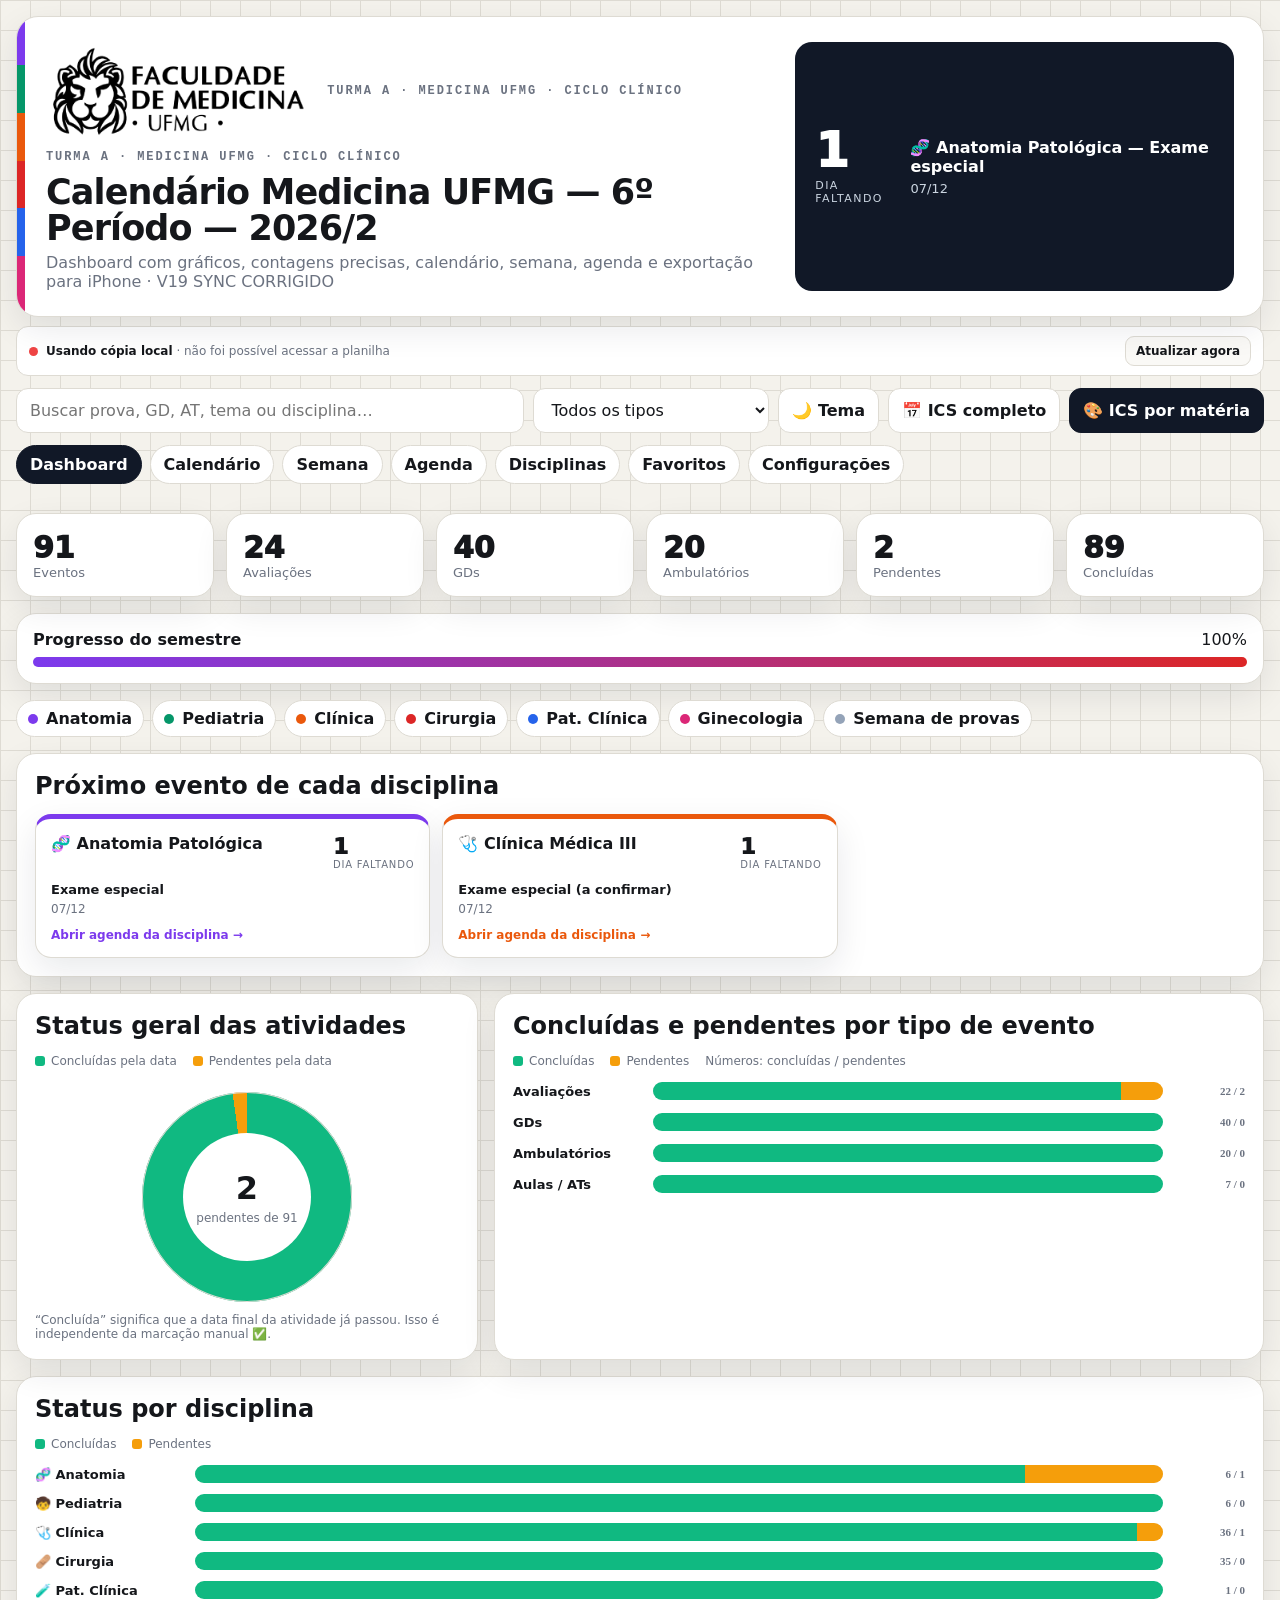
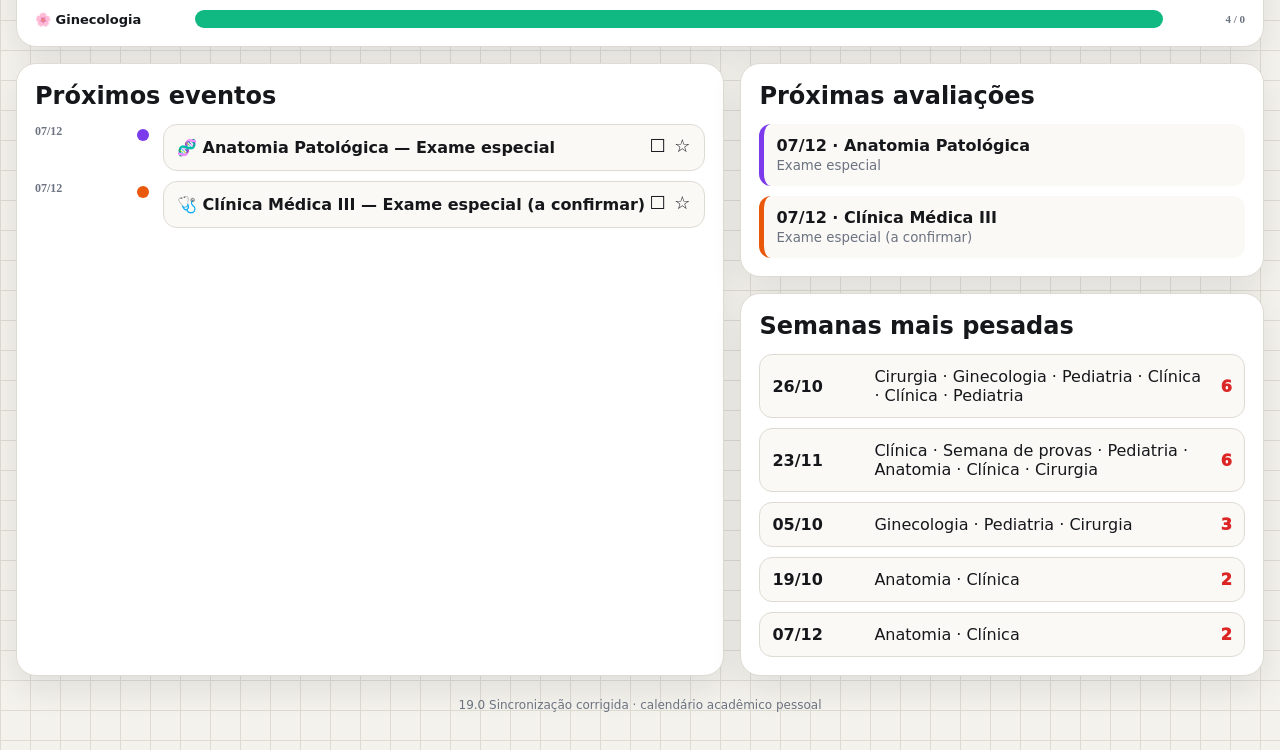
==== commit db7fd19a: "Add files via upload" ====
--- a/index.html
+++ b/index.html
@@ -10,9 +10,9 @@
   <meta http-equiv="Cache-Control" content="no-cache, no-store, must-revalidate">
   <meta http-equiv="Pragma" content="no-cache">
   <meta http-equiv="Expires" content="0">
-  <link id="appManifest" rel="manifest" href="./manifest.webmanifest?v=18">
-  <link id="appFavicon" rel="icon" href="./icon.svg?v=18" type="image/svg+xml">
-  <link id="appleTouchIcon" rel="apple-touch-icon" href="./icon.svg?v=18">
+  <link id="appManifest" rel="manifest" href="./manifest.webmanifest?v=19">
+  <link id="appFavicon" rel="icon" href="./icon.svg?v=19" type="image/svg+xml">
+  <link id="appleTouchIcon" rel="apple-touch-icon" href="./icon.svg?v=19">
   <title>Calendário Medicina UFMG — 6º Período — 2026/2</title>
   <style>
 :root{
@@ -908,14 +908,14 @@
   weekOffset:0,
   sync:{status:"loading",message:"Carregando planilha…",updatedAt:null,remoteCount:0},
   api:{status:"loading",message:"Conectando automaticamente…",updatedAt:null},
-  appIcon:{url:"./icon.svg?v=18",updatedAt:"",custom:false}
+  appIcon:{url:"./icon.svg?v=19",updatedAt:"",custom:false}
 };
 
 const DISC_STYLE_KEY="medicinaUFMG_discStyles_v1";
 
 const CHART_STYLE_KEY="medicinaUFMG_chartStyles_v1";
 const EVENT_EDIT_KEY="medicinaUFMG_eventEdits_v1";
-const DEFAULT_APP_ICON="./icon.svg?v=18";
+const DEFAULT_APP_ICON="./icon.svg?v=19";
 let dynamicManifestUrl="";
 let pendingAppIconDataUrl="";
 
@@ -1098,7 +1098,7 @@
   const manifest={
     name:"Calendário Medicina UFMG — 6º Período — 2026/2",
     short_name:"Medicina UFMG",
-    start_url:"./?build=18",
+    start_url:"./?build=19",
     scope:"./",
     display:"standalone",
     background_color:"#F4F2EC",
@@ -1143,7 +1143,7 @@
       URL.revokeObjectURL(dynamicManifestUrl);
       dynamicManifestUrl="";
     }
-    ensureHeadLink("appManifest","manifest","./manifest.webmanifest?v=18");
+    ensureHeadLink("appManifest","manifest","./manifest.webmanifest?v=19");
   }
 
   document.querySelectorAll("[data-app-icon-preview]").forEach(image=>{
@@ -1388,12 +1388,33 @@
   }
 }
 
+
+function setButtonBusy(selector,busy,busyText="Salvando…"){
+  const button=$(selector);
+  if(!button)return;
+
+  if(busy){
+    if(!button.dataset.originalText)button.dataset.originalText=button.textContent;
+    button.disabled=true;
+    button.textContent=busyText;
+  }else{
+    button.disabled=false;
+    button.textContent=button.dataset.originalText||button.textContent;
+  }
+}
+
+async function refreshAfterSuccessfulWrite(){
+  try{
+    await bootstrapGlobal(true);
+  }catch(_){}
+}
+
 async function saveEventForEveryone(){
   const event=selectedEventFromEditor();
   if(!event)return;
 
   if(!event.id){
-    toast("Aguarde a sincronização automática carregar o ID deste evento.");
+    toast("Aguarde a sincronização carregar o ID deste evento.");
     return;
   }
 
@@ -1406,10 +1427,13 @@
     toast("Preencha a data e o título.");
     return;
   }
+
   if(end&&dateKey(end)<dateKey(date)){
     toast("A data final não pode ser anterior à data inicial.");
     return;
   }
+
+  setButtonBusy("#saveEventGlobal",true,"Salvando…");
 
   try{
     await apiRequest("updateEvent",{
@@ -1425,15 +1449,18 @@
     delete localEdits[event._sourceKey];
     saveEventEdits(localEdits);
 
-    await bootstrapGlobal(true);
     toast("Evento atualizado para todos os dispositivos.");
+    await refreshAfterSuccessfulWrite();
   }catch(error){
     toast(error.message||"Não foi possível salvar.");
+  }finally{
+    setButtonBusy("#saveEventGlobal",false);
   }
 }
 
 async function deleteEventForEveryone(){
   const event=selectedEventFromEditor();
+
   if(!event||!event.id){
     toast("Aguarde a sincronização automática terminar.");
     return;
@@ -1441,12 +1468,16 @@
 
   if(!confirm(`Excluir definitivamente “${event.label}”?`))return;
 
+  setButtonBusy("#deleteEventGlobal",true,"Excluindo…");
+
   try{
     await apiRequest("deleteEvent",{id:event.id});
-    await bootstrapGlobal(true);
     toast("Evento excluído para todos os dispositivos.");
+    await refreshAfterSuccessfulWrite();
   }catch(error){
     toast(error.message||"Não foi possível excluir.");
+  }finally{
+    setButtonBusy("#deleteEventGlobal",false);
   }
 }
 
@@ -1461,33 +1492,48 @@
     toast("Preencha data, disciplina e título.");
     return;
   }
+
   if(end&&dateKey(end)<dateKey(date)){
     toast("A data final não pode ser anterior à data inicial.");
     return;
   }
 
+  setButtonBusy("#addEventGlobal",true,"Adicionando…");
+
   try{
-    await apiRequest("addEvent",{
-      date,
-      end,
-      disc:discCode,
-      label,
-      time
-    });
-    await bootstrapGlobal(true);
+    await apiRequest("addEvent",{date,end,disc:discCode,label,time});
+
+    if($("#newEventTitle"))$("#newEventTitle").value="";
+    if($("#newEventTime"))$("#newEventTime").value="";
+    if($("#newEventEnd"))$("#newEventEnd").value="";
+
     toast("Novo evento adicionado para todos os dispositivos.");
+    await refreshAfterSuccessfulWrite();
   }catch(error){
     toast(error.message||"Não foi possível adicionar.");
+  }finally{
+    setButtonBusy("#addEventGlobal",false);
   }
 }
 
 async function saveStylesForEveryone(){
+  setButtonBusy("#saveDiscStylesGlobal",true,"Salvando…");
+  setButtonBusy("#saveChartStylesGlobal",true,"Salvando…");
+
   try{
-    await apiRequest("saveConfig",{items:collectGlobalConfigItems()});
-    await bootstrapGlobal(true);
+    const result=await apiRequest("saveConfig",{
+      items:collectGlobalConfigItems()
+    });
+
+    applyGlobalConfig(result.config||{});
+    render();
     toast("Cores e emojis salvos para todos os dispositivos.");
+    await refreshAfterSuccessfulWrite();
   }catch(error){
     toast(error.message||"Não foi possível salvar as configurações.");
+  }finally{
+    setButtonBusy("#saveDiscStylesGlobal",false);
+    setButtonBusy("#saveChartStylesGlobal",false);
   }
 }
 
@@ -1722,7 +1768,7 @@
             </div>
             <div class="eyebrow">${S.data.meta.subtitle}</div>
             <h1>${S.data.meta.title}</h1>
-            <div class="sub">Dashboard com gráficos, contagens precisas, calendário, semana, agenda e exportação para iPhone · V18 SEM CHAVE</div>
+            <div class="sub">Dashboard com gráficos, contagens precisas, calendário, semana, agenda e exportação para iPhone · V19 SYNC CORRIGIDO</div>
           </div>
         </div>
         <div id="countdown" class="countdown"></div>
@@ -2181,7 +2227,7 @@
         <div class="api-heading">
           <div>
             <b>🌐 Sincronização automática em todos os dispositivos</b>
-            <div class="label">Não é necessário inserir chave. O site conecta diretamente à planilha central.</div>
+            <div class="label">Não é necessário inserir chave. As mudanças chegam aos aparelhos ao abrir o site e, enquanto ele estiver aberto, em até 30 segundos.</div>
           </div>
           <div class="api-status">${apiStatusLabel()}</div>
         </div>
@@ -2489,7 +2535,7 @@
 
 document.addEventListener("DOMContentLoaded",async()=>{
   try{
-    const response=await fetch("./eventos.json?v=18",{cache:"no-store"});
+    const response=await fetch("./eventos.json?v=19",{cache:"no-store"});
     const x=await response.json();
     S.data=x;
     applySavedDisciplineStyles();
@@ -2505,8 +2551,8 @@
     await bootstrapGlobal(true);
 
     setInterval(renderCountdown,60000);
-    const refreshMinutes=Number(S.data.meta.autoRefreshMinutes)||5;
-    setInterval(()=>refreshCurrentSource(true),refreshMinutes*60000);
+    const refreshSeconds=30;
+    setInterval(()=>refreshCurrentSource(true),refreshSeconds*1000);
     document.addEventListener("visibilitychange",()=>{
       if(document.visibilityState==="visible")refreshCurrentSource(true);
     });
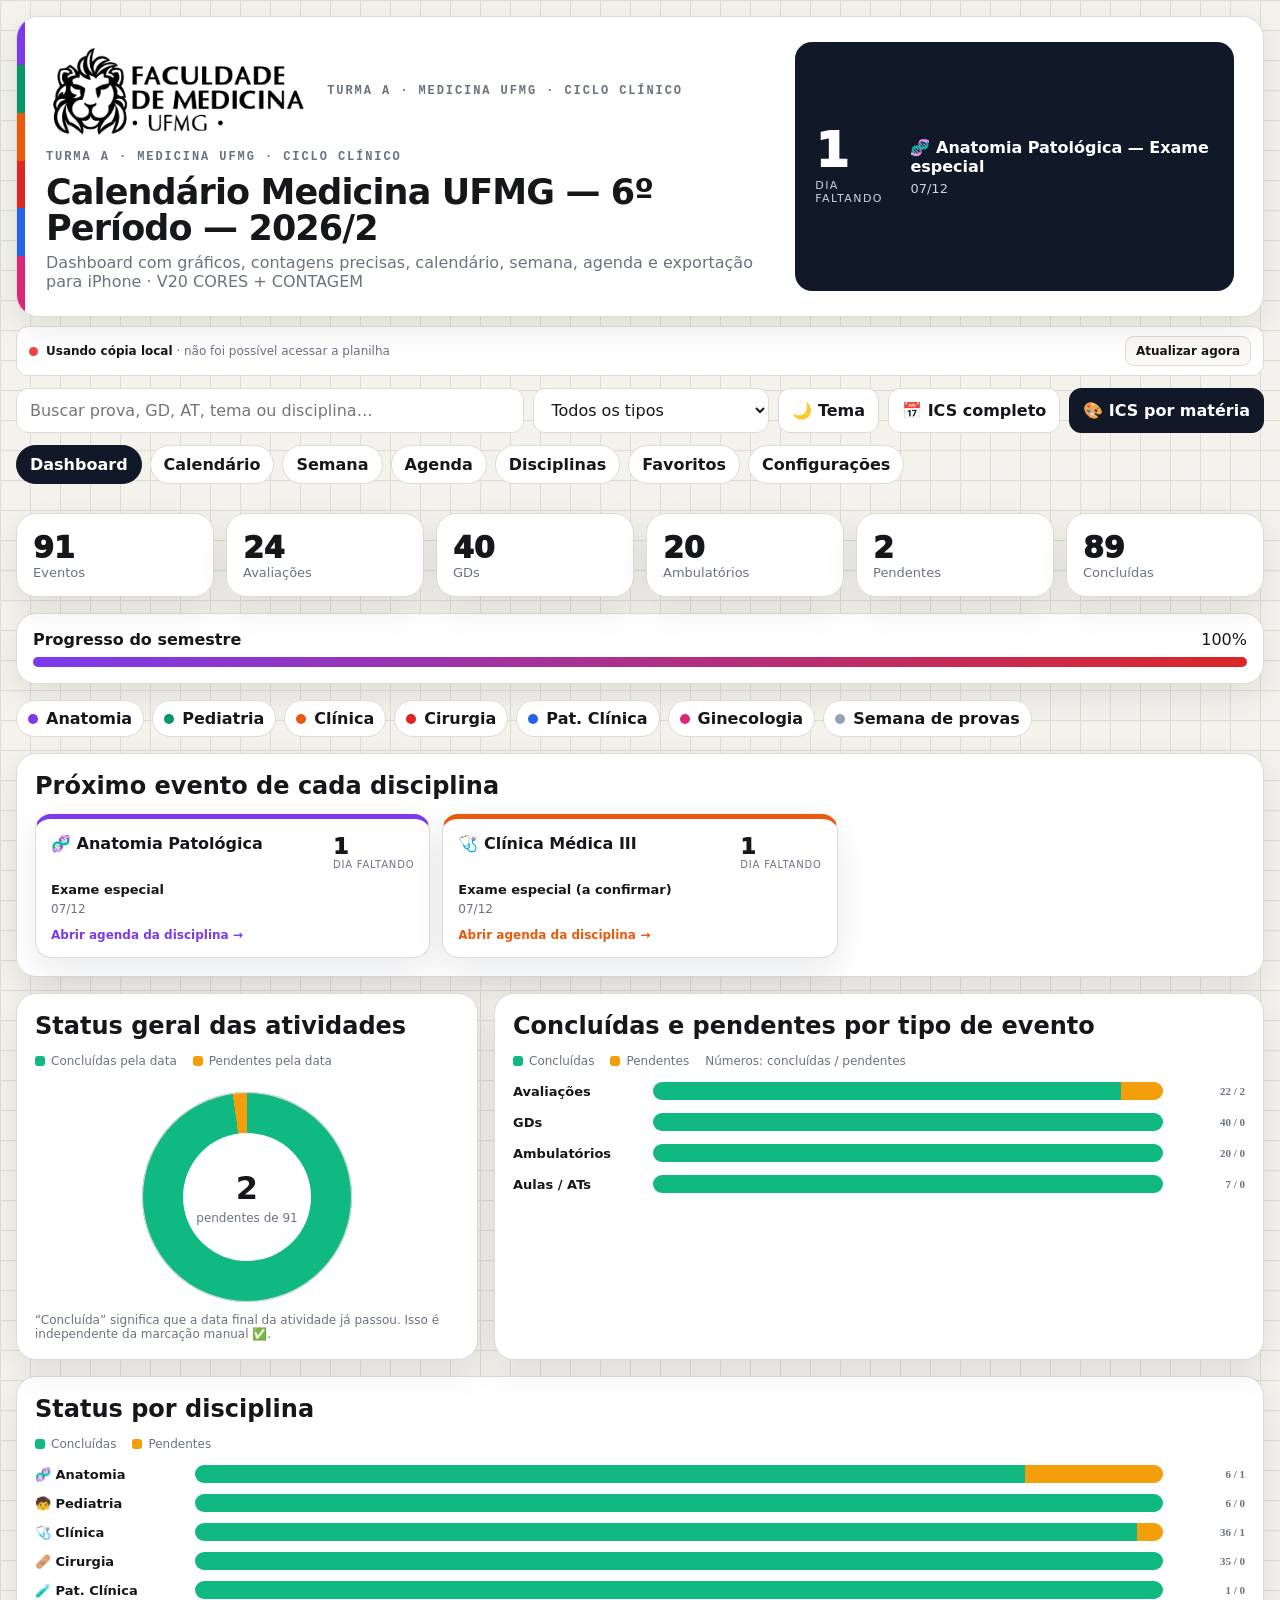
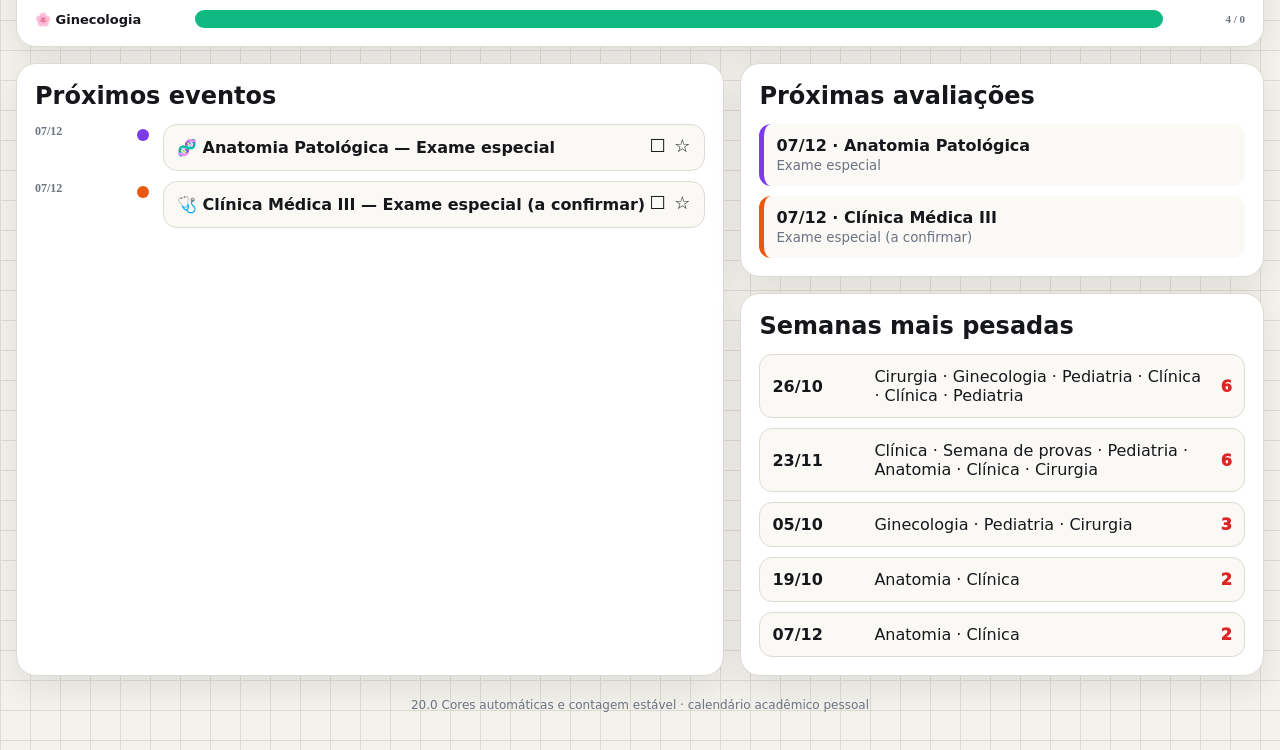
==== commit 74fba249: "Add files via upload" ====
--- a/index.html
+++ b/index.html
@@ -10,9 +10,9 @@
   <meta http-equiv="Cache-Control" content="no-cache, no-store, must-revalidate">
   <meta http-equiv="Pragma" content="no-cache">
   <meta http-equiv="Expires" content="0">
-  <link id="appManifest" rel="manifest" href="./manifest.webmanifest?v=19">
-  <link id="appFavicon" rel="icon" href="./icon.svg?v=19" type="image/svg+xml">
-  <link id="appleTouchIcon" rel="apple-touch-icon" href="./icon.svg?v=19">
+  <link id="appManifest" rel="manifest" href="./manifest.webmanifest?v=20">
+  <link id="appFavicon" rel="icon" href="./icon.svg?v=20" type="image/svg+xml">
+  <link id="appleTouchIcon" rel="apple-touch-icon" href="./icon.svg?v=20">
   <title>Calendário Medicina UFMG — 6º Período — 2026/2</title>
   <style>
 :root{
@@ -907,17 +907,21 @@
   completed:new Set(JSON.parse(localStorage.getItem("done")||"[]")),
   weekOffset:0,
   sync:{status:"loading",message:"Carregando planilha…",updatedAt:null,remoteCount:0},
-  api:{status:"loading",message:"Conectando automaticamente…",updatedAt:null},
-  appIcon:{url:"./icon.svg?v=19",updatedAt:"",custom:false}
+  api:{status:"loading",message:"Conectando automaticamente…",updatedAt:null,version:"",configRevision:""},
+  defaultDisciplineStyles:{},
+  appIcon:{url:"./icon.svg?v=20",updatedAt:"",custom:false}
 };
 
 const DISC_STYLE_KEY="medicinaUFMG_discStyles_v1";
 
 const CHART_STYLE_KEY="medicinaUFMG_chartStyles_v1";
 const EVENT_EDIT_KEY="medicinaUFMG_eventEdits_v1";
-const DEFAULT_APP_ICON="./icon.svg?v=19";
+const DEFAULT_APP_ICON="./icon.svg?v=20";
 let dynamicManifestUrl="";
 let pendingAppIconDataUrl="";
+let styleSaveTimer=null;
+const pendingGlobalStyleItems=new Map();
+const REQUIRED_API_VERSION="20";
 
 const DEFAULT_CHART_STYLES={
   completed:"#10b981",
@@ -1016,12 +1020,12 @@
     const time=S.api.updatedAt
       ? S.api.updatedAt.toLocaleTimeString("pt-BR",{hour:"2-digit",minute:"2-digit"})
       : "";
-    return `<span class="api-dot ok"></span><span><b>Sincronização automática ativa</b>${time?` · ${time}`:""}</span>`;
+    return `<span class="api-dot ok"></span><span><b>Sincronização automática ativa</b> · API V${S.api.version||"?"}${time?` · ${time}`:""}</span>`;
   }
   if(S.api.status==="loading"){
     return `<span class="api-dot loading"></span><span><b>Conectando automaticamente…</b></span>`;
   }
-  return `<span class="api-dot error"></span><span><b>Falha temporária</b> · ${S.api.message||"tente atualizar novamente"}</span>`;
+  return `<span class="api-dot error"></span><span><b>Sincronização indisponível</b> · ${S.api.message||"tente atualizar novamente"}</span>`;
 }
 
 function wait(ms){
@@ -1073,6 +1077,15 @@
   }
 }
 
+
+function assertCurrentApiVersion(data){
+  const version=String(data?.apiVersion||"");
+  if(version!==REQUIRED_API_VERSION){
+    throw new Error(`API desatualizada: está na versão ${version||"antiga"} e o site precisa da V${REQUIRED_API_VERSION}. Atualize a implantação do Apps Script.`);
+  }
+  return version;
+}
+
 function appendVersion(url,version){
   if(!url)return DEFAULT_APP_ICON;
   const separator=url.includes("?")?"&":"?";
@@ -1098,7 +1111,7 @@
   const manifest={
     name:"Calendário Medicina UFMG — 6º Período — 2026/2",
     short_name:"Medicina UFMG",
-    start_url:"./?build=19",
+    start_url:"./?build=20",
     scope:"./",
     display:"standalone",
     background_color:"#F4F2EC",
@@ -1143,7 +1156,7 @@
       URL.revokeObjectURL(dynamicManifestUrl);
       dynamicManifestUrl="";
     }
-    ensureHeadLink("appManifest","manifest","./manifest.webmanifest?v=19");
+    ensureHeadLink("appManifest","manifest","./manifest.webmanifest?v=20");
   }
 
   document.querySelectorAll("[data-app-icon-preview]").forEach(image=>{
@@ -1154,10 +1167,17 @@
 function applyGlobalConfig(config={}){
   const disciplineColors=config.disciplineColor||{};
   const disciplineIcons=config.disciplineIcon||{};
-  const savedDisc=loadDisciplineStyles();
+  const savedDisc={};
 
   Object.keys(S.data.disciplines).forEach(code=>{
     const item=S.data.disciplines[code];
+    const defaults=S.defaultDisciplineStyles[code]||{
+      color:item.color,
+      icon:item.icon||""
+    };
+
+    item.color=defaults.color;
+    item.icon=defaults.icon;
 
     if(/^#[0-9a-f]{6}$/i.test(disciplineColors[code]||"")){
       item.color=disciplineColors[code];
@@ -1173,7 +1193,7 @@
   localStorage.setItem(DISC_STYLE_KEY,JSON.stringify(savedDisc));
 
   const globalCharts=config.chartColor||{};
-  const charts={...loadChartStyles()};
+  const charts={...DEFAULT_CHART_STYLES};
 
   Object.keys(DEFAULT_CHART_STYLES).forEach(key=>{
     if(/^#[0-9a-f]{6}$/i.test(globalCharts[key]||"")){
@@ -1216,6 +1236,7 @@
   for(let attempt=1;attempt<=3;attempt++){
     try{
       const data=await apiRequest("bootstrap");
+      const apiVersion=assertCurrentApiVersion(data);
       applyGlobalConfig(data.config||{});
       S.data.events=prepareEvents(data.events||[],false);
       const now=new Date();
@@ -1230,7 +1251,9 @@
       S.api={
         status:"ok",
         message:"Sincronização global ativa",
-        updatedAt:now
+        updatedAt:now,
+        version:apiVersion,
+        configRevision:String(data.configRevision||"")
       };
 
       render();
@@ -1359,6 +1382,7 @@
       dataUrl:pendingAppIconDataUrl,
       fileName:"icone-calendario.png"
     });
+    assertCurrentApiVersion(result);
 
     applyGlobalConfig(result.config||{});
     pendingAppIconDataUrl="";
@@ -1379,6 +1403,7 @@
 
   try{
     const result=await apiRequest("resetAppIcon");
+    assertCurrentApiVersion(result);
     pendingAppIconDataUrl="";
     applyGlobalConfig(result.config||{});
     render();
@@ -1409,6 +1434,79 @@
   }catch(_){}
 }
 
+
+function queueGlobalStyleItem(item){
+  const mapKey=`${item.category}\u0000${item.key}`;
+  pendingGlobalStyleItems.set(mapKey,item);
+  clearTimeout(styleSaveTimer);
+  styleSaveTimer=setTimeout(flushGlobalStyleQueue,700);
+}
+
+async function flushGlobalStyleQueue(){
+  if(!pendingGlobalStyleItems.size)return;
+
+  const items=[...pendingGlobalStyleItems.values()];
+  pendingGlobalStyleItems.clear();
+
+  try{
+    const result=await apiRequest("saveConfig",{items});
+    assertCurrentApiVersion(result);
+    applyGlobalConfig(result.config||{});
+    S.api.configRevision=String(result.configRevision||"");
+    S.api.updatedAt=new Date();
+    render();
+    toast("Cor sincronizada em todos os dispositivos.");
+  }catch(error){
+    items.forEach(item=>{
+      pendingGlobalStyleItems.set(`${item.category}\u0000${item.key}`,item);
+    });
+    toast(error.message||"Não foi possível sincronizar a cor.");
+  }
+}
+
+async function saveAllStylesForEveryone(){
+  clearTimeout(styleSaveTimer);
+  pendingGlobalStyleItems.clear();
+
+  setButtonBusy("#saveDiscStylesGlobal",true,"Salvando…");
+  setButtonBusy("#saveChartStylesGlobal",true,"Salvando…");
+
+  try{
+    const result=await apiRequest("saveConfig",{
+      items:collectGlobalConfigItems()
+    });
+    assertCurrentApiVersion(result);
+    applyGlobalConfig(result.config||{});
+    S.api.configRevision=String(result.configRevision||"");
+    S.api.updatedAt=new Date();
+    render();
+    toast("Todas as cores e emojis foram sincronizados.");
+  }catch(error){
+    toast(error.message||"Não foi possível salvar as configurações.");
+  }finally{
+    setButtonBusy("#saveDiscStylesGlobal",false);
+    setButtonBusy("#saveChartStylesGlobal",false);
+  }
+}
+
+async function resetDisciplineStylesForEveryone(){
+  if(!confirm("Restaurar as cores e emojis padrão em todos os dispositivos?"))return;
+
+  Object.entries(S.defaultDisciplineStyles).forEach(([code,style])=>{
+    S.data.disciplines[code].color=style.color;
+    S.data.disciplines[code].icon=style.icon;
+  });
+
+  await saveAllStylesForEveryone();
+}
+
+async function resetChartStylesForEveryone(){
+  Object.entries(DEFAULT_CHART_STYLES).forEach(([key,value])=>{
+    saveChartStyle(key,value);
+  });
+  await saveAllStylesForEveryone();
+}
+
 async function saveEventForEveryone(){
   const event=selectedEventFromEditor();
   if(!event)return;
@@ -1436,7 +1534,7 @@
   setButtonBusy("#saveEventGlobal",true,"Salvando…");
 
   try{
-    await apiRequest("updateEvent",{
+    const result=await apiRequest("updateEvent",{
       id:event.id,
       date,
       end,
@@ -1444,6 +1542,7 @@
       label,
       time
     });
+    assertCurrentApiVersion(result);
 
     const localEdits=loadEventEdits();
     delete localEdits[event._sourceKey];
@@ -1471,7 +1570,8 @@
   setButtonBusy("#deleteEventGlobal",true,"Excluindo…");
 
   try{
-    await apiRequest("deleteEvent",{id:event.id});
+    const result=await apiRequest("deleteEvent",{id:event.id});
+    assertCurrentApiVersion(result);
     toast("Evento excluído para todos os dispositivos.");
     await refreshAfterSuccessfulWrite();
   }catch(error){
@@ -1501,7 +1601,8 @@
   setButtonBusy("#addEventGlobal",true,"Adicionando…");
 
   try{
-    await apiRequest("addEvent",{date,end,disc:discCode,label,time});
+    const result=await apiRequest("addEvent",{date,end,disc:discCode,label,time});
+    assertCurrentApiVersion(result);
 
     if($("#newEventTitle"))$("#newEventTitle").value="";
     if($("#newEventTime"))$("#newEventTime").value="";
@@ -1517,24 +1618,7 @@
 }
 
 async function saveStylesForEveryone(){
-  setButtonBusy("#saveDiscStylesGlobal",true,"Salvando…");
-  setButtonBusy("#saveChartStylesGlobal",true,"Salvando…");
-
-  try{
-    const result=await apiRequest("saveConfig",{
-      items:collectGlobalConfigItems()
-    });
-
-    applyGlobalConfig(result.config||{});
-    render();
-    toast("Cores e emojis salvos para todos os dispositivos.");
-    await refreshAfterSuccessfulWrite();
-  }catch(error){
-    toast(error.message||"Não foi possível salvar as configurações.");
-  }finally{
-    setButtonBusy("#saveDiscStylesGlobal",false);
-    setButtonBusy("#saveChartStylesGlobal",false);
-  }
+  return saveAllStylesForEveryone();
 }
 
 function loadDisciplineStyles(){
@@ -1581,8 +1665,24 @@
 function d(s){return new Date(s+"T12:00:00")}
 function fmt(s){const x=d(s);return `${String(x.getDate()).padStart(2,"0")}/${String(x.getMonth()+1).padStart(2,"0")}`}
 function dateKey(s){const [y,m,day]=s.split("-").map(Number);return Date.UTC(y,m-1,day)}
-function todayKey(){const n=new Date();return Date.UTC(n.getFullYear(),n.getMonth(),n.getDate())}
-function calendarDaysUntil(s){return Math.round((dateKey(s)-todayKey())/DAY_MS)}
+function saoPauloTodayParts(){
+  const parts=new Intl.DateTimeFormat("en-US",{
+    timeZone:"America/Sao_Paulo",
+    year:"numeric",
+    month:"2-digit",
+    day:"2-digit"
+  }).formatToParts(new Date());
+  const values={};
+  parts.forEach(part=>{if(part.type!=="literal")values[part.type]=Number(part.value)});
+  return values;
+}
+function todayKey(){
+  const p=saoPauloTodayParts();
+  return Date.UTC(p.year,p.month-1,p.day);
+}
+function calendarDaysUntil(s){
+  return (dateKey(s)-todayKey())/DAY_MS;
+}
 function endKey(e){return dateKey(e.end||e.date)}
 function isPast(e){return endKey(e)<todayKey()}
 function isCurrent(e){return dateKey(e.date)<=todayKey()&&endKey(e)>=todayKey()}
@@ -1630,8 +1730,12 @@
 function countdownText(e){
   if(!e)return {number:"—",unit:"sem eventos"};
   if(isCurrent(e))return {number:"HOJE",unit:e.end&&e.end!==e.date?"em andamento":"é hoje"};
+
   const n=Math.max(0,calendarDaysUntil(e.date));
-  return {number:String(n),unit:n===1?"dia faltando":"dias faltando"};
+
+  if(n===0)return {number:"HOJE",unit:"é hoje"};
+  if(n===1)return {number:"1",unit:"dia faltando"};
+  return {number:String(n),unit:"dias faltando"};
 }
 function setView(view){
   S.view=view;
@@ -1768,7 +1872,7 @@
             </div>
             <div class="eyebrow">${S.data.meta.subtitle}</div>
             <h1>${S.data.meta.title}</h1>
-            <div class="sub">Dashboard com gráficos, contagens precisas, calendário, semana, agenda e exportação para iPhone · V19 SYNC CORRIGIDO</div>
+            <div class="sub">Dashboard com gráficos, contagens precisas, calendário, semana, agenda e exportação para iPhone · V20 CORES + CONTAGEM</div>
           </div>
         </div>
         <div id="countdown" class="countdown"></div>
@@ -2227,7 +2331,7 @@
         <div class="api-heading">
           <div>
             <b>🌐 Sincronização automática em todos os dispositivos</b>
-            <div class="label">Não é necessário inserir chave. As mudanças chegam aos aparelhos ao abrir o site e, enquanto ele estiver aberto, em até 30 segundos.</div>
+            <div class="label">Não é necessário inserir chave. As mudanças chegam aos aparelhos ao abrir o site e, enquanto ele estiver aberto, em até 15 segundos.</div>
           </div>
           <div class="api-status">${apiStatusLabel()}</div>
         </div>
@@ -2261,17 +2365,17 @@
 
       <div class="setting setting-disciplines">
         <b>🎨 Cores e emojis das disciplinas — PERSONALIZAÇÃO ATIVA</b>
-        <div class="label">Escolha uma cor e um emoji para cada matéria. A mudança aparece em todo o site imediatamente.</div>
+        <div class="label">Escolha uma cor e um emoji. A alteração é salva automaticamente para todos os aparelhos.</div>
         <div id="disciplineStyleEditor" class="discipline-style-editor"></div>
         <div class="actions">
           <button id="saveDiscStylesGlobal" class="sheet-btn primary" type="button">Salvar cores e emojis para todos</button>
           <button id="resetDiscStyles" class="sheet-btn" type="button">Restaurar cores e emojis padrão</button>
         </div>
-        <div class="sheet-note">A prévia muda imediatamente. Clique em “Salvar para todos” para sincronizar nos outros aparelhos.</div>
+        <div class="sheet-note">A sincronização é automática. O botão abaixo força o salvamento de todas as cores de uma vez.</div>
       </div>
       <div class="setting setting-chart-colors">
         <b>📊 Cores das barras e gráficos</b>
-        <div class="label">Personalize as cores de concluídas, pendentes e da barra de progresso do semestre.</div>
+        <div class="label">Personalize as cores. Elas são salvas automaticamente para todos os aparelhos.</div>
         <div id="chartStyleEditor" class="chart-style-editor"></div>
         <div class="actions">
           <button id="saveChartStylesGlobal" class="sheet-btn primary" type="button">Salvar cores dos gráficos para todos</button>
@@ -2324,6 +2428,7 @@
           <button id="addEventGlobal" class="sheet-btn primary" type="button">Adicionar para todos os dispositivos</button>
         </div>
       </div>
+      <div class="setting"><b>⏳ Contagem de dias</b><div class="label">Usa sempre a data de São Paulo: dia 5 para atividade dia 6 = 1 dia; no próprio dia 6 = HOJE. Não usa horas nem cronômetro.</div></div>
       <div class="setting"><b>Google Planilhas</b><div class="label">O site lê e grava diretamente na planilha central, sem solicitar chave nos aparelhos.</div></div>
       <div class="setting"><b>Funcionamento offline</b><div class="label">Sem internet, o site mantém a última cópia local disponível.</div></div>
       <div class="setting"><label><span><b>Limpar favoritos e marcações</b><div class="label">Remove apenas dados salvos neste navegador.</div></span><button id="reset" class="ctrl btn">Limpar</button></label></div>
@@ -2362,14 +2467,19 @@
   if($("#appIconFile"))$("#appIconFile").onchange=previewSelectedAppIcon;
   if($("#saveAppIconGlobal"))$("#saveAppIconGlobal").onclick=uploadAppIconForEveryone;
   if($("#resetAppIconGlobal"))$("#resetAppIconGlobal").onclick=resetAppIconForEveryone;
-  $$(".disc-color-input").forEach(input=>input.oninput=()=>{
+  $$(".disc-color-input").forEach(input=>input.onchange=()=>{
     const code=input.dataset.code;
     const item=S.data.disciplines[code];
     if(!item)return;
     item.color=input.value;
     saveDisciplineStyle(code,item.color,item.icon||"");
+    queueGlobalStyleItem({
+      category:"disciplineColor",
+      key:code,
+      value:item.color
+    });
     render();
-    toast(`Cor de ${item.short||item.name} atualizada`);
+    toast(`Salvando a cor de ${item.short||item.name}…`);
   });
 
   $$(".disc-emoji-input").forEach(input=>{
@@ -2380,33 +2490,37 @@
       const value=input.value.trim()||"📚";
       item.icon=value;
       saveDisciplineStyle(code,item.color,value);
+      queueGlobalStyleItem({
+        category:"disciplineIcon",
+        key:code,
+        value:value
+      });
       render();
-      toast(`Emoji de ${item.short||item.name} atualizado`);
+      toast(`Salvando o emoji de ${item.short||item.name}…`);
     };
     input.onkeydown=event=>{
       if(event.key==="Enter")input.blur();
     };
   });
 
-  if($("#resetDiscStyles"))$("#resetDiscStyles").onclick=()=>{
-    if(confirm("Restaurar todas as cores e emojis padrão?"))resetDisciplineStyles();
-  };
+  if($("#resetDiscStyles"))$("#resetDiscStyles").onclick=resetDisciplineStylesForEveryone;
 
   if($("#saveDiscStylesGlobal"))$("#saveDiscStylesGlobal").onclick=saveStylesForEveryone;
   if($("#saveChartStylesGlobal"))$("#saveChartStylesGlobal").onclick=saveStylesForEveryone;
 
-  $$(".chart-color-input").forEach(input=>input.oninput=()=>{
-    saveChartStyle(input.dataset.chartColor,input.value);
-    const small=input.closest(".chart-color-row")?.querySelector("small");
-    if(small)small.textContent=input.value;
+  $$(".chart-color-input").forEach(input=>input.onchange=()=>{
+    const key=input.dataset.chartColor;
+    saveChartStyle(key,input.value);
+    queueGlobalStyleItem({
+      category:"chartColor",
+      key:key,
+      value:input.value
+    });
+    render();
+    toast("Salvando a cor do gráfico…");
   });
 
-  if($("#resetChartStyles"))$("#resetChartStyles").onclick=()=>{
-    resetChartStyles();
-    settings();
-    bind();
-    toast("Cores dos gráficos restauradas.");
-  };
+  if($("#resetChartStyles"))$("#resetChartStyles").onclick=resetChartStylesForEveryone;
 
   if($("#eventEditorSelect"))$("#eventEditorSelect").onchange=()=>{
     fillEventEditor(selectedEventFromEditor());
@@ -2535,9 +2649,15 @@
 
 document.addEventListener("DOMContentLoaded",async()=>{
   try{
-    const response=await fetch("./eventos.json?v=19",{cache:"no-store"});
+    const response=await fetch("./eventos.json?v=20",{cache:"no-store"});
     const x=await response.json();
     S.data=x;
+    S.defaultDisciplineStyles=Object.fromEntries(
+      Object.entries(x.disciplines).map(([code,item])=>[
+        code,
+        {color:item.color,icon:item.icon||""}
+      ])
+    );
     applySavedDisciplineStyles();
     applyChartStyles();
     S.data.events=prepareEvents(S.data.events);
@@ -2550,9 +2670,11 @@
     await loadRemoteEvents(true);
     await bootstrapGlobal(true);
 
-    setInterval(renderCountdown,60000);
-    const refreshSeconds=30;
-    setInterval(()=>refreshCurrentSource(true),refreshSeconds*1000);
+    setInterval(renderCountdown,30000);
+    const refreshSeconds=15;
+    setInterval(()=>{
+      if(!pendingGlobalStyleItems.size)refreshCurrentSource(true);
+    },refreshSeconds*1000);
     document.addEventListener("visibilitychange",()=>{
       if(document.visibilityState==="visible")refreshCurrentSource(true);
     });
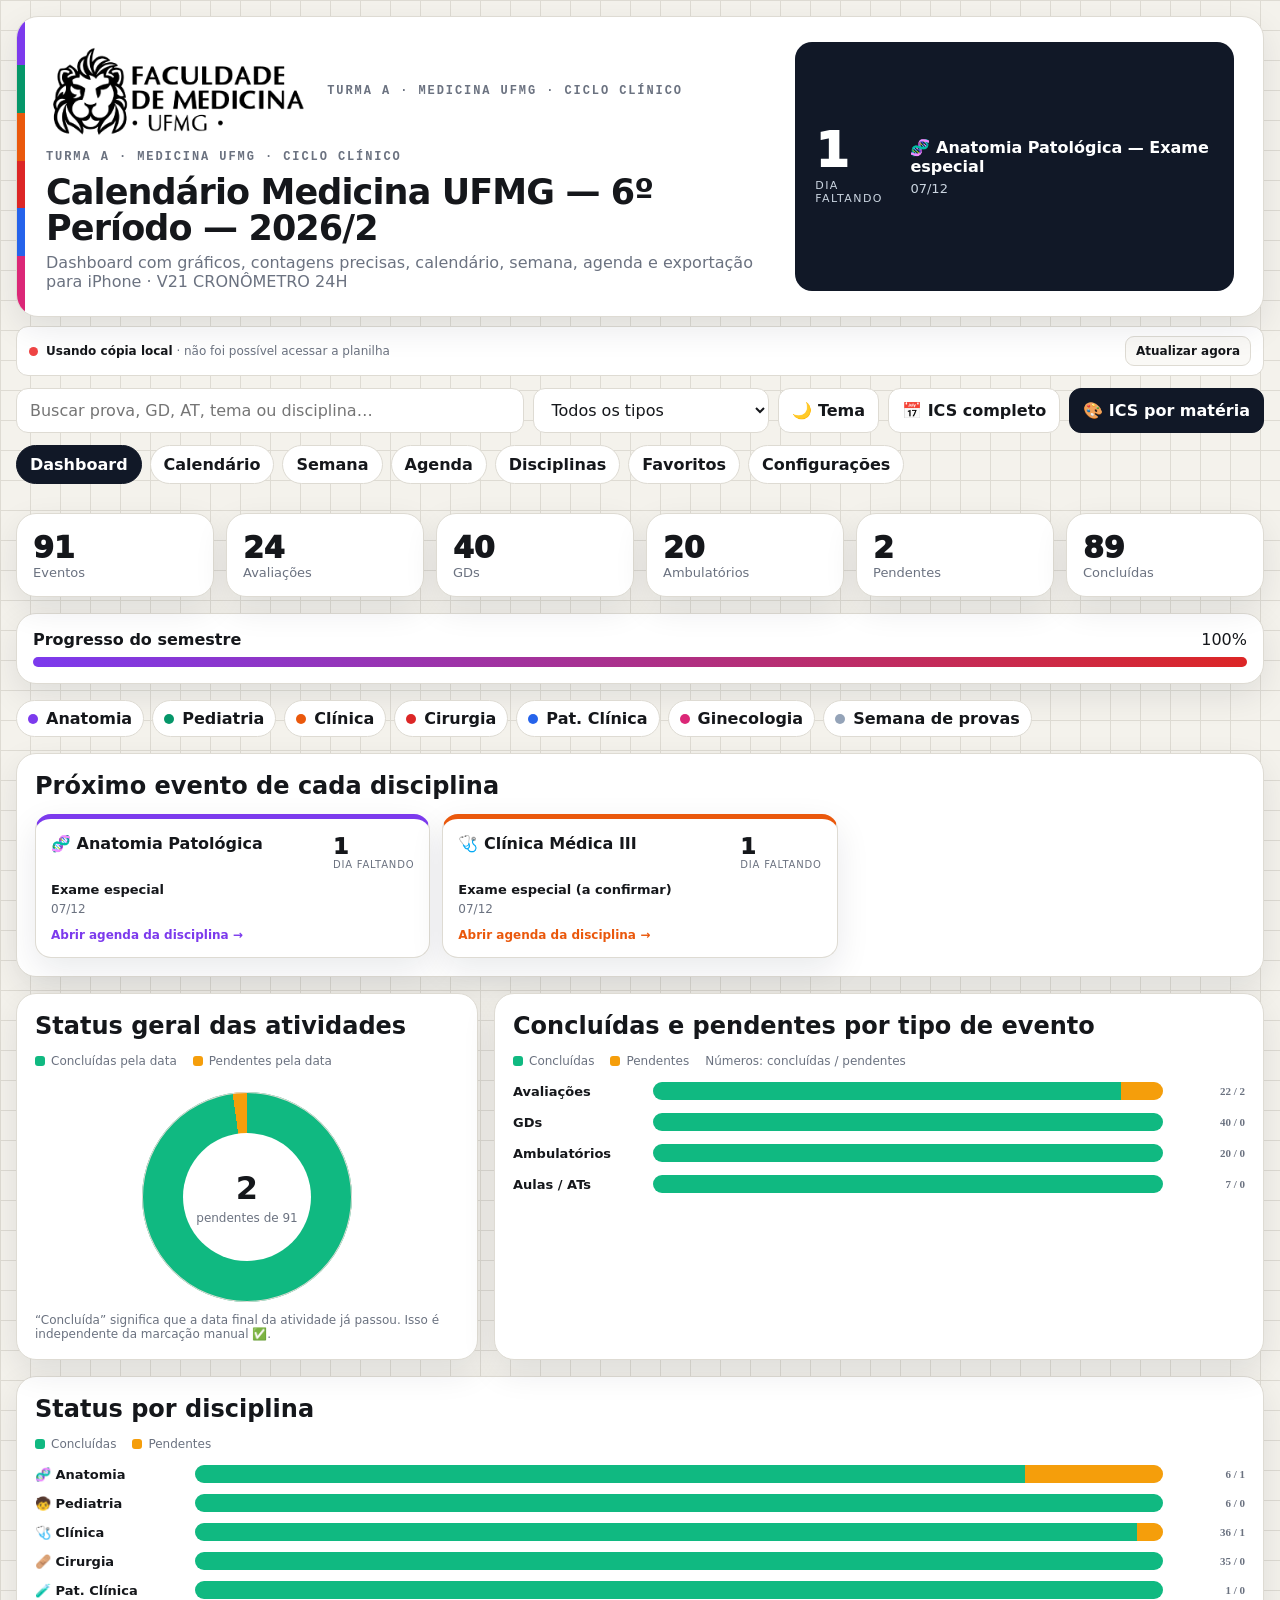
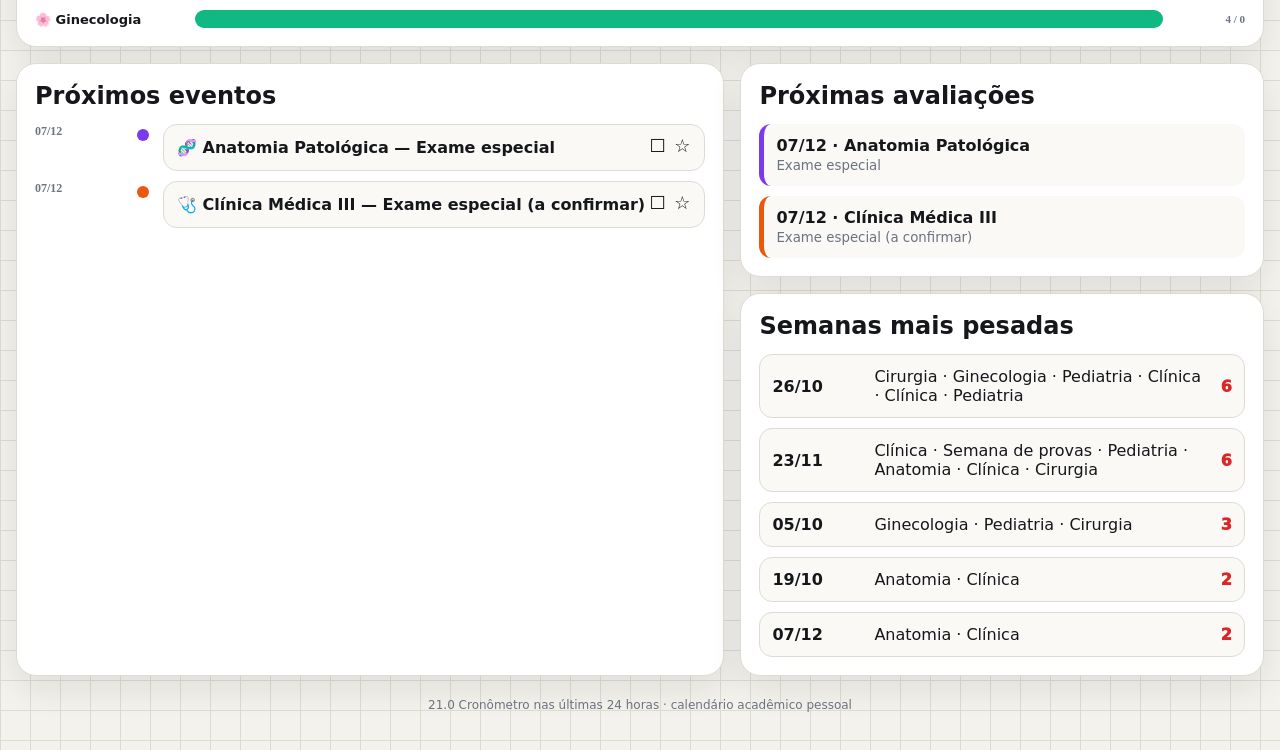
==== commit 46da5c9c: "Add files via upload" ====
--- a/index.html
+++ b/index.html
@@ -10,9 +10,9 @@
   <meta http-equiv="Cache-Control" content="no-cache, no-store, must-revalidate">
   <meta http-equiv="Pragma" content="no-cache">
   <meta http-equiv="Expires" content="0">
-  <link id="appManifest" rel="manifest" href="./manifest.webmanifest?v=20">
-  <link id="appFavicon" rel="icon" href="./icon.svg?v=20" type="image/svg+xml">
-  <link id="appleTouchIcon" rel="apple-touch-icon" href="./icon.svg?v=20">
+  <link id="appManifest" rel="manifest" href="./manifest.webmanifest?v=21">
+  <link id="appFavicon" rel="icon" href="./icon.svg?v=21" type="image/svg+xml">
+  <link id="appleTouchIcon" rel="apple-touch-icon" href="./icon.svg?v=21">
   <title>Calendário Medicina UFMG — 6º Período — 2026/2</title>
   <style>
 :root{
@@ -877,6 +877,18 @@
   .app-icon-preview-wrap{width:128px;margin:auto}
 }
 
+
+/* ===== V21: cronômetro das últimas 24 horas ===== */
+.cd-num.timer{
+  font-size:39px;
+  font-variant-numeric:tabular-nums;
+  letter-spacing:-1px;
+  white-space:nowrap;
+}
+@media(max-width:700px){
+  .cd-num.timer{font-size:29px;letter-spacing:-.7px}
+}
+
 </style>
 </head>
 <body>
@@ -909,14 +921,14 @@
   sync:{status:"loading",message:"Carregando planilha…",updatedAt:null,remoteCount:0},
   api:{status:"loading",message:"Conectando automaticamente…",updatedAt:null,version:"",configRevision:""},
   defaultDisciplineStyles:{},
-  appIcon:{url:"./icon.svg?v=20",updatedAt:"",custom:false}
+  appIcon:{url:"./icon.svg?v=21",updatedAt:"",custom:false}
 };
 
 const DISC_STYLE_KEY="medicinaUFMG_discStyles_v1";
 
 const CHART_STYLE_KEY="medicinaUFMG_chartStyles_v1";
 const EVENT_EDIT_KEY="medicinaUFMG_eventEdits_v1";
-const DEFAULT_APP_ICON="./icon.svg?v=20";
+const DEFAULT_APP_ICON="./icon.svg?v=21";
 let dynamicManifestUrl="";
 let pendingAppIconDataUrl="";
 let styleSaveTimer=null;
@@ -1111,7 +1123,7 @@
   const manifest={
     name:"Calendário Medicina UFMG — 6º Período — 2026/2",
     short_name:"Medicina UFMG",
-    start_url:"./?build=20",
+    start_url:"./?build=21",
     scope:"./",
     display:"standalone",
     background_color:"#F4F2EC",
@@ -1156,7 +1168,7 @@
       URL.revokeObjectURL(dynamicManifestUrl);
       dynamicManifestUrl="";
     }
-    ensureHeadLink("appManifest","manifest","./manifest.webmanifest?v=20");
+    ensureHeadLink("appManifest","manifest","./manifest.webmanifest?v=21");
   }
 
   document.querySelectorAll("[data-app-icon-preview]").forEach(image=>{
@@ -1665,6 +1677,7 @@
 function d(s){return new Date(s+"T12:00:00")}
 function fmt(s){const x=d(s);return `${String(x.getDate()).padStart(2,"0")}/${String(x.getMonth()+1).padStart(2,"0")}`}
 function dateKey(s){const [y,m,day]=s.split("-").map(Number);return Date.UTC(y,m-1,day)}
+
 function saoPauloTodayParts(){
   const parts=new Intl.DateTimeFormat("en-US",{
     timeZone:"America/Sao_Paulo",
@@ -1672,17 +1685,23 @@
     month:"2-digit",
     day:"2-digit"
   }).formatToParts(new Date());
+
   const values={};
-  parts.forEach(part=>{if(part.type!=="literal")values[part.type]=Number(part.value)});
+  parts.forEach(part=>{
+    if(part.type!=="literal")values[part.type]=Number(part.value);
+  });
   return values;
 }
+
 function todayKey(){
   const p=saoPauloTodayParts();
   return Date.UTC(p.year,p.month-1,p.day);
 }
+
 function calendarDaysUntil(s){
   return (dateKey(s)-todayKey())/DAY_MS;
 }
+
 function endKey(e){return dateKey(e.end||e.date)}
 function isPast(e){return endKey(e)<todayKey()}
 function isCurrent(e){return dateKey(e.date)<=todayKey()&&endKey(e)>=todayKey()}
@@ -1693,6 +1712,7 @@
 function isUnconfirmed(e){
   return /a confirmar|base 2025|data provável|não publicado|checar c\/ coordenação/i.test(e.label+" "+(e.time||""));
 }
+
 function eventKind(e){
   const t=(e.label+" "+(e.time||"")).toLowerCase();
   if(/ambulatório|ambulatorial|triagem|consulta/.test(t))return"ambulatory";
@@ -1700,6 +1720,7 @@
   if(/prova|av1|av2|av3|av4|av6|modular|exame especial|atividade integradora|avaliativo|avaliação parcial|avaliação final|salto triplo|semana de provas/.test(t))return"assessment";
   return"class";
 }
+
 function classify(e){return isUnconfirmed(e)?"pending":eventKind(e)}
 
 function visible(e){
@@ -1708,34 +1729,212 @@
   const h=(disc(e.disc).name+" "+e.label+" "+(e.time||"")).toLowerCase();
   return !S.query||h.includes(S.query);
 }
+
 function days(e){
-  const a=[];let key=dateKey(e.date),last=endKey(e);
-  while(key<=last){a.push(new Date(key).toISOString().slice(0,10));key+=DAY_MS}
+  const a=[];
+  let key=dateKey(e.date),last=endKey(e);
+  while(key<=last){
+    a.push(new Date(key).toISOString().slice(0,10));
+    key+=DAY_MS;
+  }
   return a;
 }
+
 function save(){
   localStorage.setItem("fav",JSON.stringify([...S.favorites]));
   localStorage.setItem("done",JSON.stringify([...S.completed]));
 }
+
 function toast(t){
-  const x=$("#toast");if(!x)return;
-  x.textContent=t;x.classList.add("show");setTimeout(()=>x.classList.remove("show"),1600);
-}
+  const x=$("#toast");
+  if(!x)return;
+  x.textContent=t;
+  x.classList.add("show");
+  setTimeout(()=>x.classList.remove("show"),1600);
+}
+
+/*
+  Extrai horários como:
+  20h
+  13h15
+  14h–15h30
+  10:30–11:30
+*/
+function parseEventClockTimes(value){
+  const text=String(value||"");
+  const regex=/(?:^|[^\d])([01]?\d|2[0-3])\s*(?:h|:)\s*(\d{2})?/gi;
+  const result=[];
+  let match;
+
+  while((match=regex.exec(text))){
+    result.push({
+      hour:Number(match[1]),
+      minute:Number(match[2]||0)
+    });
+  }
+
+  return result;
+}
+
+function timeZoneOffsetMs(date,timeZone){
+  const parts=new Intl.DateTimeFormat("en-US",{
+    timeZone,
+    year:"numeric",
+    month:"2-digit",
+    day:"2-digit",
+    hour:"2-digit",
+    minute:"2-digit",
+    second:"2-digit",
+    hourCycle:"h23"
+  }).formatToParts(date);
+
+  const values={};
+  parts.forEach(part=>{
+    if(part.type!=="literal")values[part.type]=Number(part.value);
+  });
+
+  const representedAsUtc=Date.UTC(
+    values.year,
+    values.month-1,
+    values.day,
+    values.hour,
+    values.minute,
+    values.second
+  );
+
+  return representedAsUtc-date.getTime();
+}
+
+function saoPauloDateTimeMs(dateString,hour,minute){
+  const [year,month,day]=dateString.split("-").map(Number);
+  const desiredUtc=Date.UTC(year,month-1,day,hour,minute,0);
+  let guess=desiredUtc;
+
+  for(let i=0;i<2;i++){
+    const offset=timeZoneOffsetMs(new Date(guess),"America/Sao_Paulo");
+    guess=desiredUtc-offset;
+  }
+
+  return guess;
+}
+
+function eventStartMs(e){
+  const clocks=parseEventClockTimes(e.time);
+  if(!clocks.length)return null;
+  return saoPauloDateTimeMs(e.date,clocks[0].hour,clocks[0].minute);
+}
+
+function eventExplicitEndMs(e){
+  const clocks=parseEventClockTimes(e.time);
+  if(clocks.length<2)return null;
+
+  const endDate=e.end||e.date;
+  let value=saoPauloDateTimeMs(
+    endDate,
+    clocks[1].hour,
+    clocks[1].minute
+  );
+
+  const start=eventStartMs(e);
+  if(value<=start&&!e.end)value+=DAY_MS;
+  return value;
+}
+
+function countdownEventIsPast(e){
+  if(isPast(e))return true;
+
+  const explicitEnd=eventExplicitEndMs(e);
+  if(explicitEnd!==null&&Date.now()>explicitEnd)return true;
+
+  return false;
+}
+
 function futureEvents(list=S.data.events){
-  return list.filter(e=>!isPast(e)).sort((a,b)=>dateKey(a.date)-dateKey(b.date));
-}
+  return list
+    .filter(e=>!countdownEventIsPast(e))
+    .sort((a,b)=>{
+      const aStart=eventStartMs(a);
+      const bStart=eventStartMs(b);
+      const aValue=aStart!==null?aStart:dateKey(a.date);
+      const bValue=bStart!==null?bStart:dateKey(b.date);
+      return aValue-bValue;
+    });
+}
+
 function nextEvent(list=S.data.events){
   return futureEvents(list)[0]||null;
 }
-function countdownText(e){
-  if(!e)return {number:"—",unit:"sem eventos"};
-  if(isCurrent(e))return {number:"HOJE",unit:e.end&&e.end!==e.date?"em andamento":"é hoje"};
+
+function formatRemainingTime(milliseconds,compact=false){
+  const totalSeconds=Math.max(0,Math.floor(milliseconds/1000));
+  const hours=Math.floor(totalSeconds/3600);
+  const minutes=Math.floor((totalSeconds%3600)/60);
+  const seconds=totalSeconds%60;
+
+  if(compact){
+    return `${hours}h ${String(minutes).padStart(2,"0")}min`;
+  }
+
+  return [
+    String(hours).padStart(2,"0"),
+    String(minutes).padStart(2,"0"),
+    String(seconds).padStart(2,"0")
+  ].join(":");
+}
+
+function countdownText(e,compact=false){
+  if(!e)return {number:"—",unit:"sem eventos",timer:false};
+
+  const start=eventStartMs(e);
+
+  if(start!==null){
+    const remaining=start-Date.now();
+
+    if(remaining>0&&remaining<=DAY_MS){
+      return {
+        number:formatRemainingTime(remaining,compact),
+        unit:"para começar",
+        timer:true
+      };
+    }
+
+    if(remaining<=0){
+      const explicitEnd=eventExplicitEndMs(e);
+
+      if(
+        (explicitEnd!==null&&Date.now()<=explicitEnd)||
+        (explicitEnd===null&&Date.now()-start<=60*60*1000)
+      ){
+        return {
+          number:"AGORA",
+          unit:"em andamento",
+          timer:false
+        };
+      }
+
+      if(isCurrent(e)){
+        return {
+          number:"HOJE",
+          unit:"evento iniciado",
+          timer:false
+        };
+      }
+    }
+  }
+
+  if(isCurrent(e)){
+    return {
+      number:"HOJE",
+      unit:e.end&&e.end!==e.date?"em andamento":"é hoje",
+      timer:false
+    };
+  }
 
   const n=Math.max(0,calendarDaysUntil(e.date));
 
-  if(n===0)return {number:"HOJE",unit:"é hoje"};
-  if(n===1)return {number:"1",unit:"dia faltando"};
-  return {number:String(n),unit:"dias faltando"};
+  if(n===0)return {number:"HOJE",unit:"é hoje",timer:false};
+  if(n===1)return {number:"1",unit:"dia faltando",timer:false};
+  return {number:String(n),unit:"dias faltando",timer:false};
 }
 function setView(view){
   S.view=view;
@@ -1872,7 +2071,7 @@
             </div>
             <div class="eyebrow">${S.data.meta.subtitle}</div>
             <h1>${S.data.meta.title}</h1>
-            <div class="sub">Dashboard com gráficos, contagens precisas, calendário, semana, agenda e exportação para iPhone · V20 CORES + CONTAGEM</div>
+            <div class="sub">Dashboard com gráficos, contagens precisas, calendário, semana, agenda e exportação para iPhone · V21 CRONÔMETRO 24H</div>
           </div>
         </div>
         <div id="countdown" class="countdown"></div>
@@ -1924,7 +2123,7 @@
     return;
   }
   box.innerHTML=`
-    <div><div class="cd-num">${c.number}</div><div class="cd-unit">${c.unit}</div></div>
+    <div><div class="cd-num ${c.timer?"timer":""}">${c.number}</div><div class="cd-unit">${c.unit}</div></div>
     <div>
       <div class="cd-title">${disc(e.disc).icon||""} ${disc(e.disc).name} — ${e.label}</div>
       <div class="cd-meta">${fmt(e.date)}${e.time?" · "+e.time:""}${e.end?" · até "+fmt(e.end):""}</div>
@@ -2003,7 +2202,7 @@
   const cards=Object.keys(S.data.disciplines).filter(k=>k!=="GERAL").map(k=>{
     const e=nextEvent(S.data.events.filter(x=>x.disc===k));
     if(!e)return "";
-    const c=countdownText(e);
+    const c=countdownText(e,true);
     return `<button class="next-disc-card" data-next-disc="${k}" style="--c:${disc(k).color}">
       <div class="next-disc-head">
         <div class="next-disc-name">${disc(k).icon||""} ${disc(k).name}</div>
@@ -2428,7 +2627,7 @@
           <button id="addEventGlobal" class="sheet-btn primary" type="button">Adicionar para todos os dispositivos</button>
         </div>
       </div>
-      <div class="setting"><b>⏳ Contagem de dias</b><div class="label">Usa sempre a data de São Paulo: dia 5 para atividade dia 6 = 1 dia; no próprio dia 6 = HOJE. Não usa horas nem cronômetro.</div></div>
+      <div class="setting"><b>⏳ Contagem e cronômetro</b><div class="label">Usa sempre o horário de São Paulo. Acima de 24 horas mostra dias; nas últimas 24 horas, quando existe horário exato, mostra um cronômetro com horas, minutos e segundos.</div></div>
       <div class="setting"><b>Google Planilhas</b><div class="label">O site lê e grava diretamente na planilha central, sem solicitar chave nos aparelhos.</div></div>
       <div class="setting"><b>Funcionamento offline</b><div class="label">Sem internet, o site mantém a última cópia local disponível.</div></div>
       <div class="setting"><label><span><b>Limpar favoritos e marcações</b><div class="label">Remove apenas dados salvos neste navegador.</div></span><button id="reset" class="ctrl btn">Limpar</button></label></div>
@@ -2649,7 +2848,7 @@
 
 document.addEventListener("DOMContentLoaded",async()=>{
   try{
-    const response=await fetch("./eventos.json?v=20",{cache:"no-store"});
+    const response=await fetch("./eventos.json?v=21",{cache:"no-store"});
     const x=await response.json();
     S.data=x;
     S.defaultDisciplineStyles=Object.fromEntries(
@@ -2670,7 +2869,7 @@
     await loadRemoteEvents(true);
     await bootstrapGlobal(true);
 
-    setInterval(renderCountdown,30000);
+    setInterval(renderCountdown,1000);
     const refreshSeconds=15;
     setInterval(()=>{
       if(!pendingGlobalStyleItems.size)refreshCurrentSource(true);
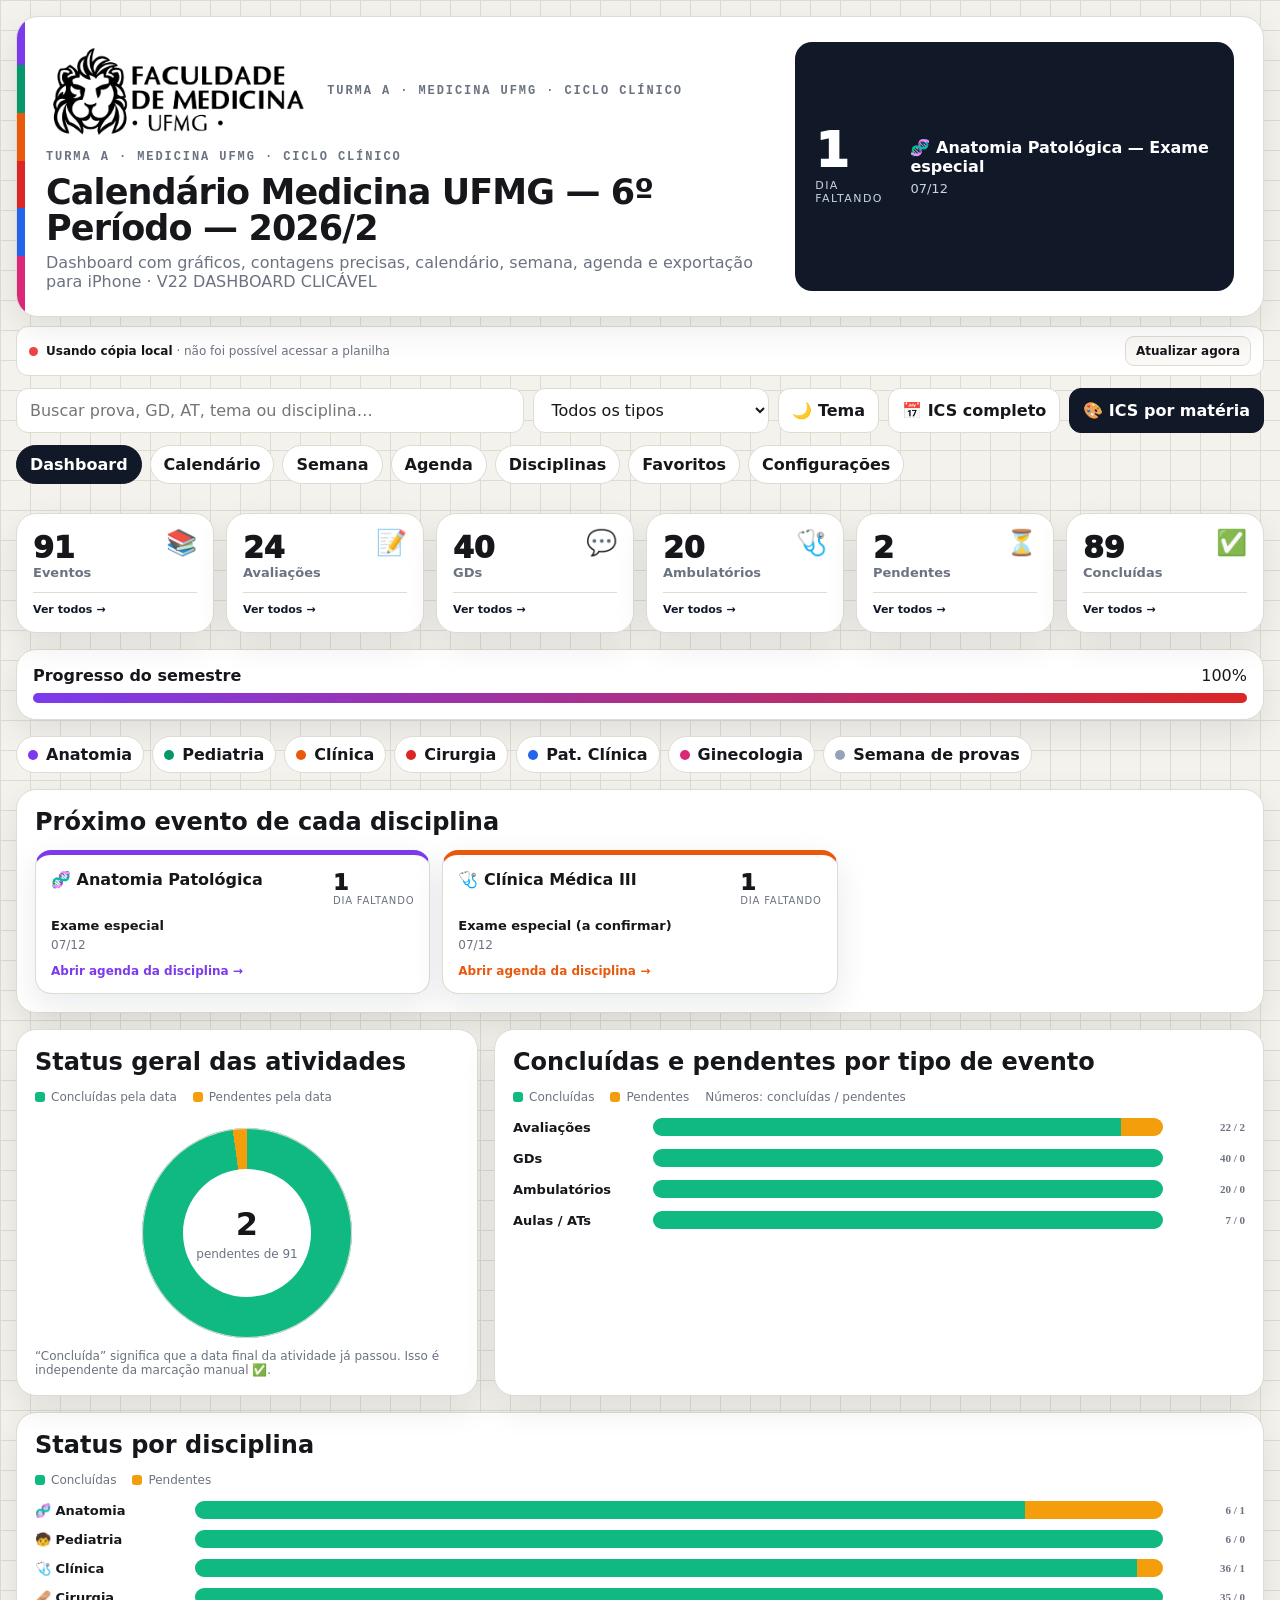
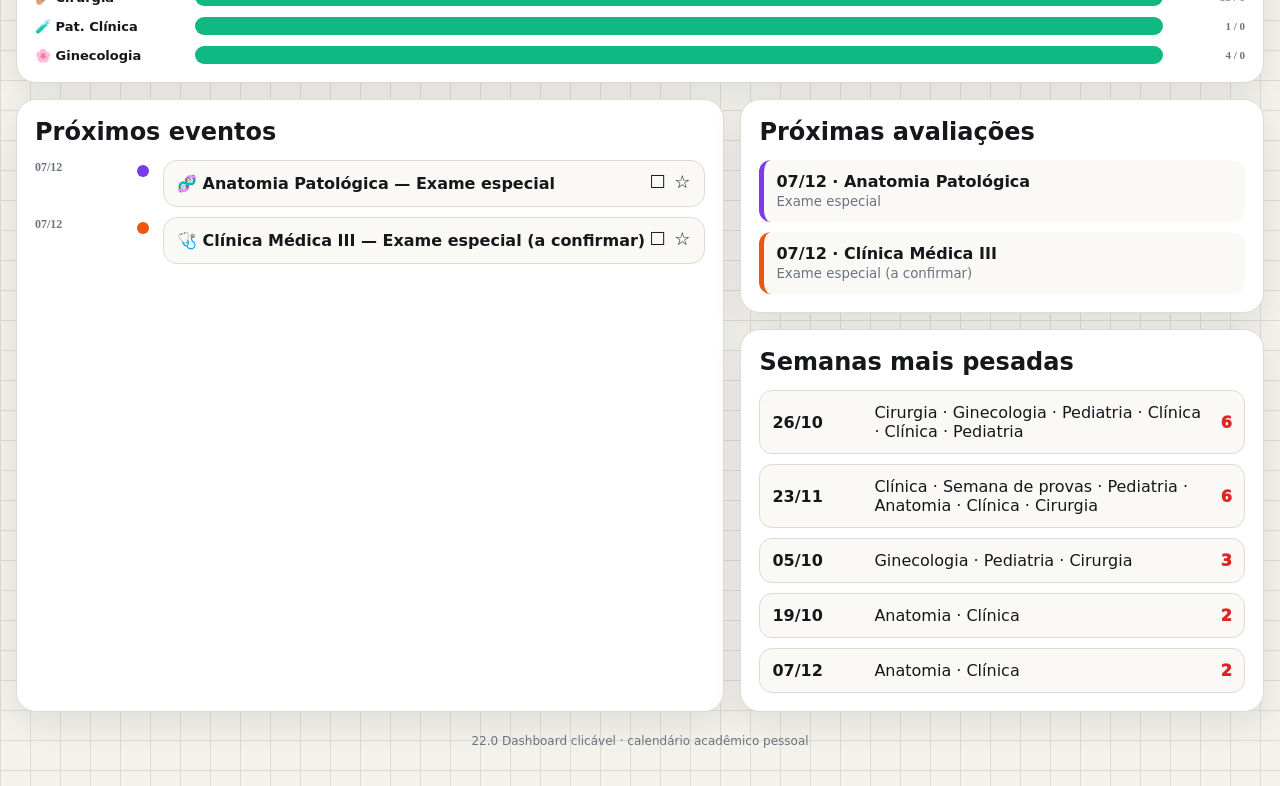
==== commit b8f23942: "Add files via upload" ====
--- a/index.html
+++ b/index.html
@@ -10,9 +10,9 @@
   <meta http-equiv="Cache-Control" content="no-cache, no-store, must-revalidate">
   <meta http-equiv="Pragma" content="no-cache">
   <meta http-equiv="Expires" content="0">
-  <link id="appManifest" rel="manifest" href="./manifest.webmanifest?v=21">
-  <link id="appFavicon" rel="icon" href="./icon.svg?v=21" type="image/svg+xml">
-  <link id="appleTouchIcon" rel="apple-touch-icon" href="./icon.svg?v=21">
+  <link id="appManifest" rel="manifest" href="./manifest.webmanifest?v=22">
+  <link id="appFavicon" rel="icon" href="./icon.svg?v=22" type="image/svg+xml">
+  <link id="appleTouchIcon" rel="apple-touch-icon" href="./icon.svg?v=22">
   <title>Calendário Medicina UFMG — 6º Período — 2026/2</title>
   <style>
 :root{
@@ -889,6 +889,82 @@
   .cd-num.timer{font-size:29px;letter-spacing:-.7px}
 }
 
+
+/* ===== V22: indicadores clicáveis do dashboard ===== */
+.metric-card{
+  position:relative;
+  display:grid;
+  grid-template-columns:1fr auto;
+  grid-template-areas:
+    "metric icon"
+    "label icon"
+    "action action";
+  width:100%;
+  min-width:0;
+  text-align:left;
+  color:inherit;
+  font:inherit;
+  border:1px solid var(--line);
+  background:var(--panel);
+  cursor:pointer;
+  transition:transform .16s ease,border-color .16s ease,box-shadow .16s ease;
+}
+.metric-card:hover{
+  transform:translateY(-2px);
+  border-color:color-mix(in srgb,var(--accent) 42%,var(--line));
+  box-shadow:0 13px 28px rgba(15,23,42,.10);
+}
+.metric-card:active{transform:translateY(0)}
+.metric-card:focus-visible{
+  outline:3px solid color-mix(in srgb,var(--accent) 38%,transparent);
+  outline-offset:2px;
+}
+.metric-card .metric{
+  grid-area:metric;
+  display:block;
+}
+.metric-card .label{
+  grid-area:label;
+  display:block;
+  font-weight:800;
+}
+.metric-card-icon{
+  grid-area:icon;
+  align-self:start;
+  font-size:25px;
+  line-height:1;
+  opacity:.92;
+}
+.metric-card-action{
+  grid-area:action;
+  display:block;
+  margin-top:12px;
+  padding-top:10px;
+  border-top:1px solid var(--line);
+  color:var(--accent);
+  font-size:11px;
+  font-weight:900;
+}
+.metric-drawer-summary{
+  display:grid;
+  gap:5px;
+  margin:4px 0 17px;
+  padding:13px 14px;
+  border:1px solid var(--line);
+  border-radius:14px;
+  background:var(--soft);
+}
+.metric-drawer-summary b{font-size:14px}
+.metric-drawer-summary span{
+  color:var(--muted);
+  font-size:12px;
+  line-height:1.45;
+}
+@media(max-width:700px){
+  .metric-card{min-height:126px}
+  .metric-card-action{font-size:10px}
+}
+
 </style>
 </head>
 <body>
@@ -921,14 +997,14 @@
   sync:{status:"loading",message:"Carregando planilha…",updatedAt:null,remoteCount:0},
   api:{status:"loading",message:"Conectando automaticamente…",updatedAt:null,version:"",configRevision:""},
   defaultDisciplineStyles:{},
-  appIcon:{url:"./icon.svg?v=21",updatedAt:"",custom:false}
+  appIcon:{url:"./icon.svg?v=22",updatedAt:"",custom:false}
 };
 
 const DISC_STYLE_KEY="medicinaUFMG_discStyles_v1";
 
 const CHART_STYLE_KEY="medicinaUFMG_chartStyles_v1";
 const EVENT_EDIT_KEY="medicinaUFMG_eventEdits_v1";
-const DEFAULT_APP_ICON="./icon.svg?v=21";
+const DEFAULT_APP_ICON="./icon.svg?v=22";
 let dynamicManifestUrl="";
 let pendingAppIconDataUrl="";
 let styleSaveTimer=null;
@@ -1123,7 +1199,7 @@
   const manifest={
     name:"Calendário Medicina UFMG — 6º Período — 2026/2",
     short_name:"Medicina UFMG",
-    start_url:"./?build=21",
+    start_url:"./?build=22",
     scope:"./",
     display:"standalone",
     background_color:"#F4F2EC",
@@ -1168,7 +1244,7 @@
       URL.revokeObjectURL(dynamicManifestUrl);
       dynamicManifestUrl="";
     }
-    ensureHeadLink("appManifest","manifest","./manifest.webmanifest?v=21");
+    ensureHeadLink("appManifest","manifest","./manifest.webmanifest?v=22");
   }
 
   document.querySelectorAll("[data-app-icon-preview]").forEach(image=>{
@@ -2071,7 +2147,7 @@
             </div>
             <div class="eyebrow">${S.data.meta.subtitle}</div>
             <h1>${S.data.meta.title}</h1>
-            <div class="sub">Dashboard com gráficos, contagens precisas, calendário, semana, agenda e exportação para iPhone · V21 CRONÔMETRO 24H</div>
+            <div class="sub">Dashboard com gráficos, contagens precisas, calendário, semana, agenda e exportação para iPhone · V22 DASHBOARD CLICÁVEL</div>
           </div>
         </div>
         <div id="countdown" class="countdown"></div>
@@ -2221,26 +2297,82 @@
   </section>`;
 }
 
+
+function dashboardMetricEvents(key){
+  const events=S.data.events.filter(visible);
+
+  if(key==="events")return events;
+  if(key==="assessments")return events.filter(e=>eventKind(e)==="assessment");
+  if(key==="gds")return events.filter(e=>eventKind(e)==="gd");
+  if(key==="ambulatory")return events.filter(e=>eventKind(e)==="ambulatory");
+  if(key==="pending")return events.filter(e=>!isPast(e));
+  if(key==="concluded")return events.filter(isPast);
+
+  return [];
+}
+
+function dashboardMetricTitle(key,count){
+  const labels={
+    events:count===1?"evento":"eventos",
+    assessments:count===1?"avaliação":"avaliações",
+    gds:count===1?"GD":"GDs",
+    ambulatory:count===1?"ambulatório":"ambulatórios",
+    pending:count===1?"atividade pendente":"atividades pendentes",
+    concluded:count===1?"atividade concluída":"atividades concluídas"
+  };
+
+  return `${count} ${labels[key]||"eventos"}`;
+}
+
+function openDashboardMetric(key){
+  const events=dashboardMetricEvents(key)
+    .slice()
+    .sort((a,b)=>dateKey(a.date)-dateKey(b.date));
+
+  $("#drawerTitle").textContent=dashboardMetricTitle(key,events.length);
+
+  const hasFilters=
+    S.type!=="all"||
+    !!S.query||
+    S.active.size!==Object.keys(S.data.disciplines).length;
+
+  $("#drawerBody").innerHTML=`
+    <div class="metric-drawer-summary">
+      <b>${events.length} ${events.length===1?"item encontrado":"itens encontrados"}</b>
+      <span>${hasFilters?"Considerando os filtros atualmente ativos no calendário.":"Lista completa do indicador selecionado."}</span>
+    </div>
+    ${rows(events)}
+  `;
+
+  $("#drawer").classList.add("show");
+  bindDrawer();
+}
+
 function dashboard(){
   const ev=S.data.events.filter(visible);
   const now=new Date();
   const future=futureEvents(ev);
   const summary=statusSummary(ev);
   const counts=[
-    ["Eventos",ev.length],
-    ["Avaliações",ev.filter(e=>eventKind(e)==="assessment").length],
-    ["GDs",ev.filter(e=>eventKind(e)==="gd").length],
-    ["Ambulatórios",ev.filter(e=>eventKind(e)==="ambulatory").length],
-    ["Pendentes",summary.pending],
-    ["Concluídas",summary.concluded]
+    {key:"events",label:"Eventos",value:ev.length,icon:"📚"},
+    {key:"assessments",label:"Avaliações",value:ev.filter(e=>eventKind(e)==="assessment").length,icon:"📝"},
+    {key:"gds",label:"GDs",value:ev.filter(e=>eventKind(e)==="gd").length,icon:"💬"},
+    {key:"ambulatory",label:"Ambulatórios",value:ev.filter(e=>eventKind(e)==="ambulatory").length,icon:"🩺"},
+    {key:"pending",label:"Pendentes",value:summary.pending,icon:"⏳"},
+    {key:"concluded",label:"Concluídas",value:summary.concluded,icon:"✅"}
   ];
   const ss=dateKey(S.data.meta.semesterStart),se=dateKey(S.data.meta.semesterEnd);
   const pct=Math.round(Math.min(1,Math.max(0,(todayKey()-ss)/(se-ss)))*100);
   const donutAngle=summary.total?summary.concluded/summary.total*360:0;
 
   $("#dashboard").innerHTML=`
-    <div class="stats">${counts.map(([k,v])=>
-      `<div class="card"><div class="metric">${v}</div><div class="label">${k}</div></div>`).join("")}
+    <div class="stats">${counts.map(item=>
+      `<button type="button" class="card metric-card" data-dashboard-filter="${item.key}" aria-label="Ver ${item.value} ${item.label.toLowerCase()}">
+        <span class="metric-card-icon">${item.icon}</span>
+        <span class="metric">${item.value}</span>
+        <span class="label">${item.label}</span>
+        <span class="metric-card-action">Ver todos →</span>
+      </button>`).join("")}
     </div>
     <div class="card progress">
       <div class="progress-head"><b>Progresso do semestre</b><span>${pct}%</span></div>
@@ -2759,6 +2891,9 @@
     S.completed.has(x)?S.completed.delete(x):S.completed.add(x);
     save();render();toast("Marcação atualizada");
   });
+  $$("[data-dashboard-filter]").forEach(button=>{
+    button.onclick=()=>openDashboardMetric(button.dataset.dashboardFilter);
+  });
   $$("[data-day]").forEach(b=>b.onclick=()=>openDay(b.dataset.day));
   $$(".mobile-month-toggle").forEach(button=>button.onclick=()=>{
     const month=button.closest(".month");
@@ -2848,7 +2983,7 @@
 
 document.addEventListener("DOMContentLoaded",async()=>{
   try{
-    const response=await fetch("./eventos.json?v=21",{cache:"no-store"});
+    const response=await fetch("./eventos.json?v=22",{cache:"no-store"});
     const x=await response.json();
     S.data=x;
     S.defaultDisciplineStyles=Object.fromEntries(
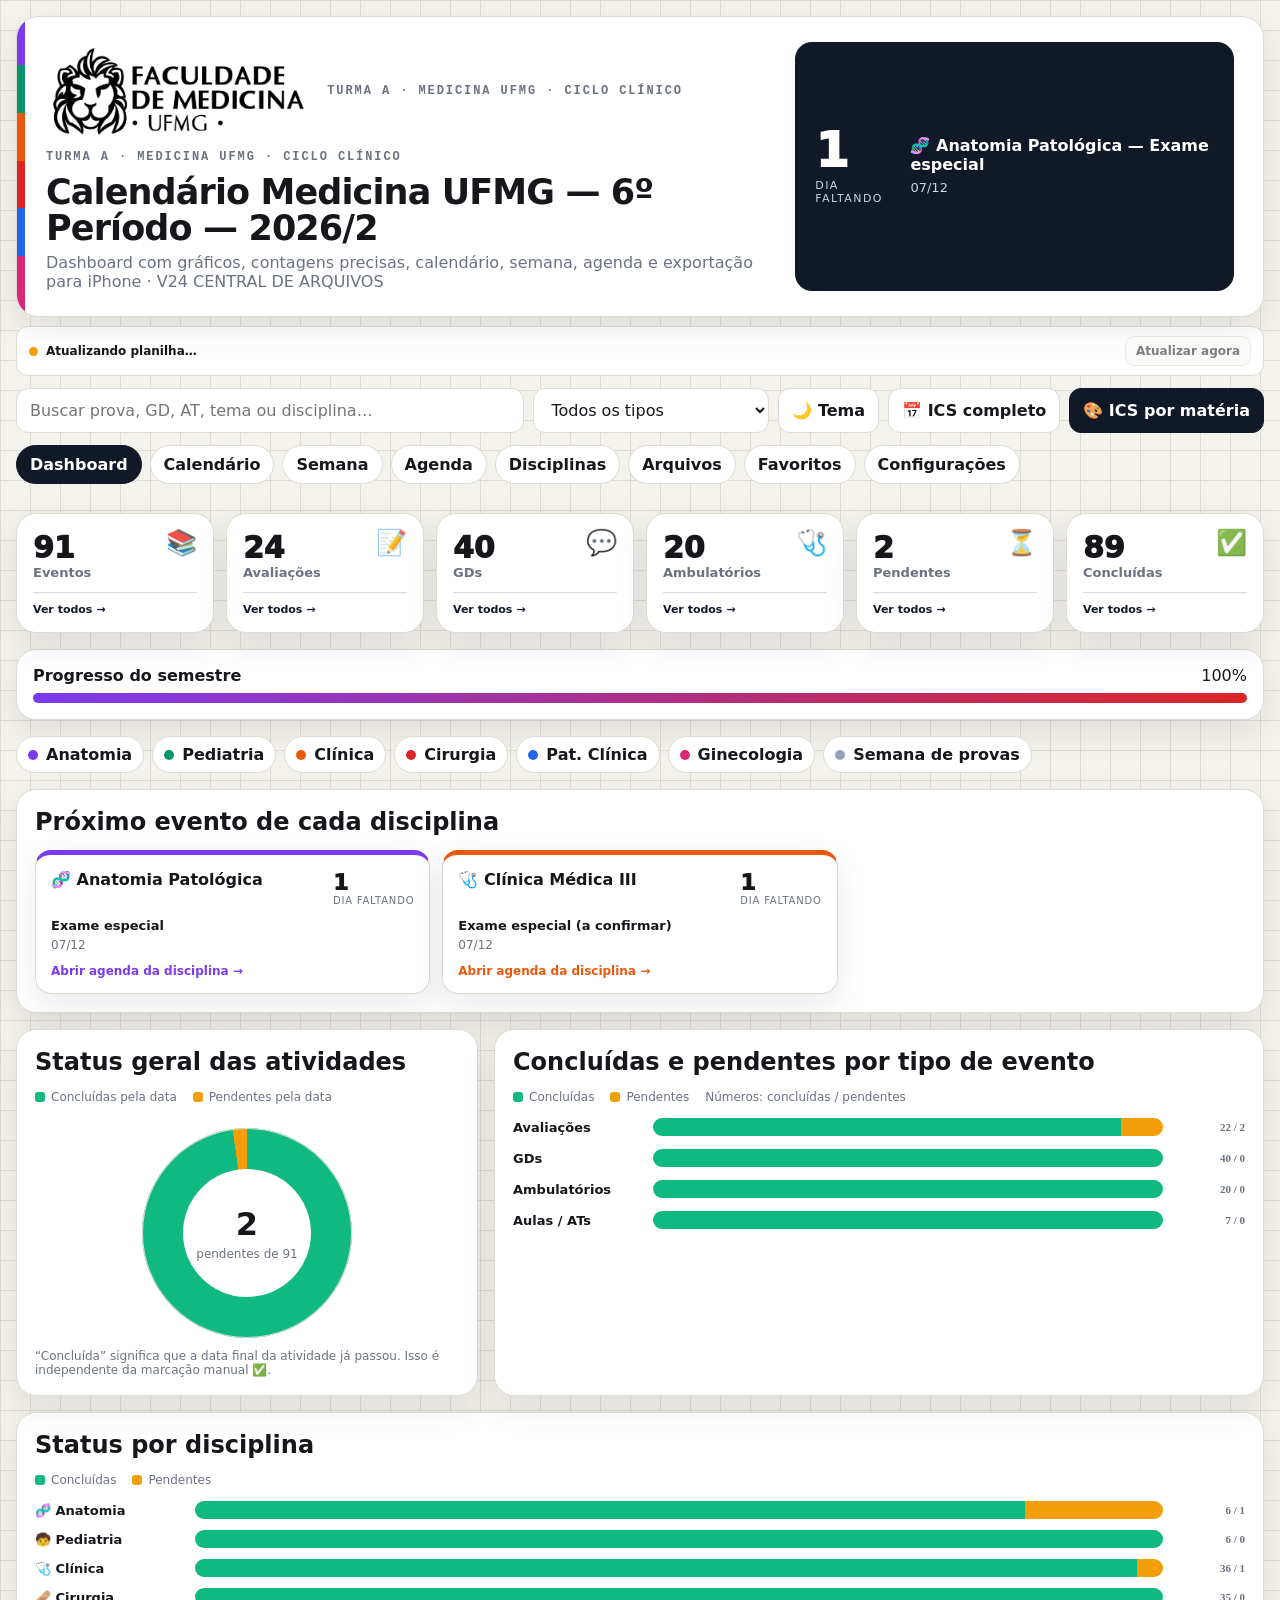
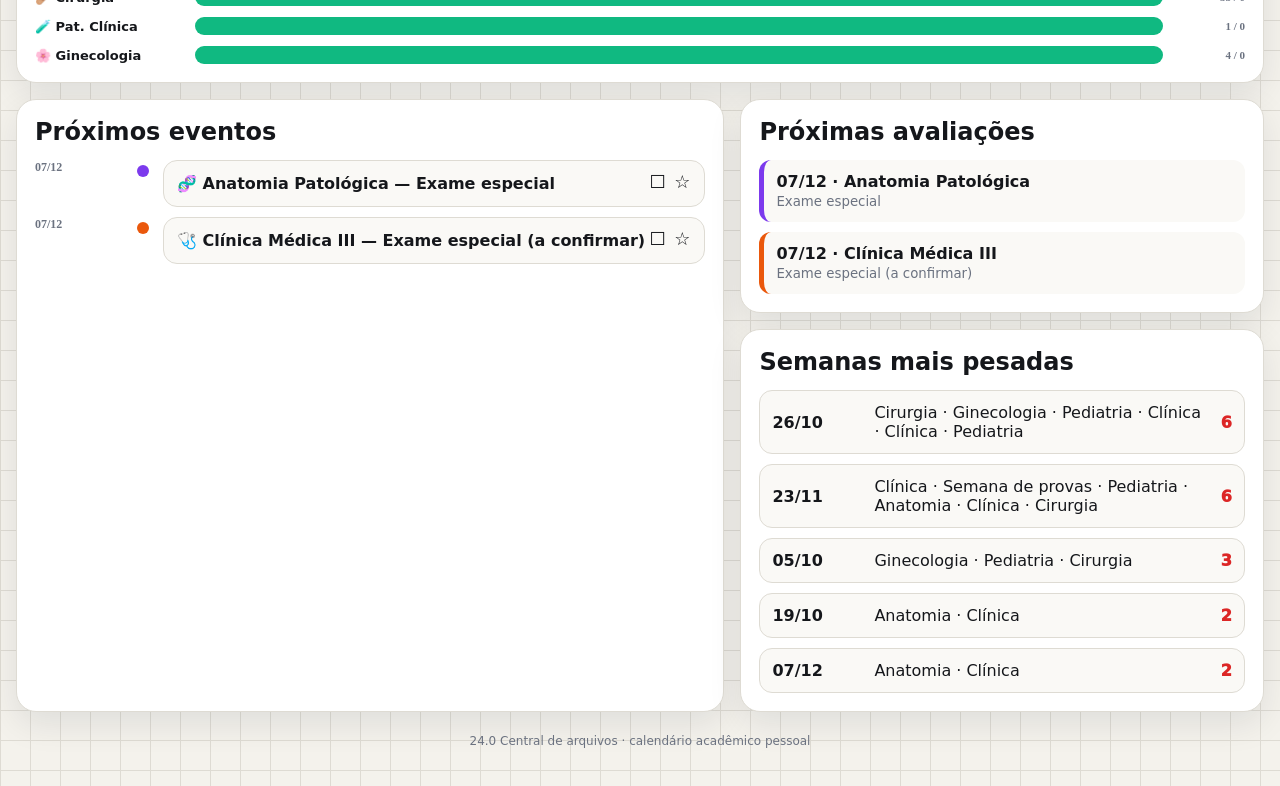
==== commit d1ed08b1: "Add files via upload" ====
--- a/index.html
+++ b/index.html
@@ -10,9 +10,9 @@
   <meta http-equiv="Cache-Control" content="no-cache, no-store, must-revalidate">
   <meta http-equiv="Pragma" content="no-cache">
   <meta http-equiv="Expires" content="0">
-  <link id="appManifest" rel="manifest" href="./manifest.webmanifest?v=22">
-  <link id="appFavicon" rel="icon" href="./icon.svg?v=22" type="image/svg+xml">
-  <link id="appleTouchIcon" rel="apple-touch-icon" href="./icon.svg?v=22">
+  <link id="appManifest" rel="manifest" href="./manifest.webmanifest?v=24">
+  <link id="appFavicon" rel="icon" href="./icon.svg?v=24" type="image/svg+xml">
+  <link id="appleTouchIcon" rel="apple-touch-icon" href="./icon.svg?v=24">
   <title>Calendário Medicina UFMG — 6º Período — 2026/2</title>
   <style>
 :root{
@@ -301,7 +301,9 @@
   .nav button[data-view="timeline"]::after{content:"Agenda"}
   .nav button[data-view="disciplines"]::before{content:"▥"}
   .nav button[data-view="disciplines"]::after{content:"Matérias"}
-  .nav button[data-view="favorites"]::before{content:"☆"}
+  .nav button[data-view="resources"]::before{content:"⌁"}
+.nav button[data-view="resources"]::after{content:"Arquivos"}
+.nav button[data-view="favorites"]::before{content:"☆"}
   .nav button[data-view="favorites"]::after{content:"Favoritos"}
   .nav button[data-view="settings"]::before{content:"⚙"}
   .nav button[data-view="settings"]::after{content:"Ajustes"}
@@ -965,6 +967,29 @@
   .metric-card-action{font-size:10px}
 }
 
+
+/* ===== V23: cronômetro com fonte única e seleção estável ===== */
+.countdown .cd-meta{
+  line-height:1.45;
+}
+
+
+/* ===== V24: Central de arquivos ===== */
+.resources-hero{display:flex;align-items:center;justify-content:space-between;gap:22px;margin-bottom:20px;padding:22px;border:1px solid var(--line);border-radius:22px;background:radial-gradient(circle at top right,color-mix(in srgb,var(--accent) 16%,transparent),transparent 42%),var(--panel)}
+.resources-hero h2{margin:5px 0 8px;font-size:27px}.resources-hero p{margin:0;color:var(--muted);line-height:1.55}
+.resources-total{min-width:150px;padding:15px;border:1px solid var(--line);border-radius:18px;background:var(--panel-2);text-align:center}
+.resources-total strong{display:block;font-size:31px}.resources-total span{font-size:11px;color:var(--muted);font-weight:800}
+.resource-group{margin:0 0 24px}.resource-grid{display:grid;grid-template-columns:repeat(3,minmax(0,1fr));gap:13px}
+.resource-card{display:grid;grid-template-columns:auto minmax(0,1fr) auto;gap:12px;align-items:center;min-height:112px;padding:16px;border:1px solid var(--line);border-left:5px solid var(--resource-color);border-radius:17px;background:var(--panel);color:inherit;text-decoration:none;box-shadow:0 7px 20px rgba(15,23,42,.05);transition:.16s ease}
+.resource-card:hover{transform:translateY(-2px);box-shadow:0 15px 30px rgba(15,23,42,.10)}
+.resource-icon{width:46px;height:46px;display:grid;place-items:center;border-radius:14px;background:color-mix(in srgb,var(--resource-color) 14%,var(--panel));font-size:24px}
+.resource-copy b{display:block;font-size:14px;margin-bottom:5px}.resource-copy small{display:block;color:var(--muted);font-size:11px;line-height:1.45}
+.resource-open{align-self:end;color:var(--resource-color);font-size:11px;font-weight:900;white-space:nowrap}
+.resource-note{display:grid;gap:5px;padding:15px 16px;border:1px solid var(--line);border-radius:15px;background:var(--soft)}
+.resource-note span{color:var(--muted);font-size:12px;line-height:1.5}
+@media(max-width:1000px){.resource-grid{grid-template-columns:repeat(2,minmax(0,1fr))}}
+@media(max-width:700px){.resources-hero{align-items:flex-start;padding:17px}.resources-total{min-width:105px}.resource-grid{grid-template-columns:1fr}.resource-card{min-height:105px}}
+
 </style>
 </head>
 <body>
@@ -997,19 +1022,20 @@
   sync:{status:"loading",message:"Carregando planilha…",updatedAt:null,remoteCount:0},
   api:{status:"loading",message:"Conectando automaticamente…",updatedAt:null,version:"",configRevision:""},
   defaultDisciplineStyles:{},
-  appIcon:{url:"./icon.svg?v=22",updatedAt:"",custom:false}
+  appIcon:{url:"./icon.svg?v=24",updatedAt:"",custom:false}
 };
 
 const DISC_STYLE_KEY="medicinaUFMG_discStyles_v1";
 
 const CHART_STYLE_KEY="medicinaUFMG_chartStyles_v1";
 const EVENT_EDIT_KEY="medicinaUFMG_eventEdits_v1";
-const DEFAULT_APP_ICON="./icon.svg?v=22";
+const DEFAULT_APP_ICON="./icon.svg?v=24";
 let dynamicManifestUrl="";
 let pendingAppIconDataUrl="";
 let styleSaveTimer=null;
 const pendingGlobalStyleItems=new Map();
 const REQUIRED_API_VERSION="20";
+const API_SNAPSHOT_KEY="medicinaUFMG_apiSnapshot_v23";
 
 const DEFAULT_CHART_STYLES={
   completed:"#10b981",
@@ -1199,7 +1225,7 @@
   const manifest={
     name:"Calendário Medicina UFMG — 6º Período — 2026/2",
     short_name:"Medicina UFMG",
-    start_url:"./?build=22",
+    start_url:"./?build=24",
     scope:"./",
     display:"standalone",
     background_color:"#F4F2EC",
@@ -1244,7 +1270,7 @@
       URL.revokeObjectURL(dynamicManifestUrl);
       dynamicManifestUrl="";
     }
-    ensureHeadLink("appManifest","manifest","./manifest.webmanifest?v=22");
+    ensureHeadLink("appManifest","manifest","./manifest.webmanifest?v=24");
   }
 
   document.querySelectorAll("[data-app-icon-preview]").forEach(image=>{
@@ -1309,6 +1335,38 @@
   });
 
   return items;
+}
+
+
+function saveApiSnapshot(data){
+  try{
+    localStorage.setItem(API_SNAPSHOT_KEY,JSON.stringify({
+      savedAt:new Date().toISOString(),
+      events:data.events||[],
+      config:data.config||{},
+      configRevision:String(data.configRevision||""),
+      apiVersion:String(data.apiVersion||"")
+    }));
+  }catch(_){}
+}
+
+function loadApiSnapshot(){
+  try{
+    const snapshot=JSON.parse(localStorage.getItem(API_SNAPSHOT_KEY)||"null");
+    if(!snapshot||!Array.isArray(snapshot.events))return false;
+
+    applyGlobalConfig(snapshot.config||{});
+    S.data.events=prepareEvents(snapshot.events,false);
+    S.sync={
+      status:"ok",
+      message:"Última cópia sincronizada",
+      updatedAt:snapshot.savedAt?new Date(snapshot.savedAt):null,
+      remoteCount:S.data.events.length
+    };
+    return true;
+  }catch(_){
+    return false;
+  }
 }
 
 async function bootstrapGlobal(silent=false){
@@ -1327,6 +1385,7 @@
       const apiVersion=assertCurrentApiVersion(data);
       applyGlobalConfig(data.config||{});
       S.data.events=prepareEvents(data.events||[],false);
+      saveApiSnapshot(data);
       const now=new Date();
 
       S.sync={
@@ -1895,12 +1954,25 @@
 }
 
 function eventStartMs(e){
+  /*
+    Textos como “base 2025 · a confirmar” não são horários oficiais.
+    Eles não podem ativar o cronômetro.
+  */
+  if(isUnconfirmed(e))return null;
+
   const clocks=parseEventClockTimes(e.time);
   if(!clocks.length)return null;
-  return saoPauloDateTimeMs(e.date,clocks[0].hour,clocks[0].minute);
+
+  return saoPauloDateTimeMs(
+    e.date,
+    clocks[0].hour,
+    clocks[0].minute
+  );
 }
 
 function eventExplicitEndMs(e){
+  if(isUnconfirmed(e))return null;
+
   const clocks=parseEventClockTimes(e.time);
   if(clocks.length<2)return null;
 
@@ -1919,22 +1991,49 @@
 function countdownEventIsPast(e){
   if(isPast(e))return true;
 
+  const start=eventStartMs(e);
   const explicitEnd=eventExplicitEndMs(e);
+
   if(explicitEnd!==null&&Date.now()>explicitEnd)return true;
 
+  /*
+    Quando existe somente horário de início, consideramos uma duração
+    padrão de 1 hora apenas para decidir qual é o próximo evento.
+  */
+  if(
+    start!==null&&
+    explicitEnd===null&&
+    Date.now()>start+60*60*1000
+  ){
+    return true;
+  }
+
   return false;
+}
+
+function compareCountdownEvents(a,b){
+  const dateDifference=dateKey(a.date)-dateKey(b.date);
+  if(dateDifference!==0)return dateDifference;
+
+  const aStart=eventStartMs(a);
+  const bStart=eventStartMs(b);
+
+  /*
+    No mesmo dia, um horário confirmado tem prioridade.
+    Um texto sem horário ou “a confirmar” não disputa o cronômetro.
+  */
+  if(aStart!==null&&bStart===null)return -1;
+  if(aStart===null&&bStart!==null)return 1;
+  if(aStart!==null&&bStart!==null&&aStart!==bStart)return aStart-bStart;
+
+  return String(a.id||id(a)).localeCompare(String(b.id||id(b)));
 }
 
 function futureEvents(list=S.data.events){
   return list
     .filter(e=>!countdownEventIsPast(e))
-    .sort((a,b)=>{
-      const aStart=eventStartMs(a);
-      const bStart=eventStartMs(b);
-      const aValue=aStart!==null?aStart:dateKey(a.date);
-      const bValue=bStart!==null?bStart:dateKey(b.date);
-      return aValue-bValue;
-    });
+    .slice()
+    .sort(compareCountdownEvents);
 }
 
 function nextEvent(list=S.data.events){
@@ -2012,6 +2111,28 @@
   if(n===1)return {number:"1",unit:"dia faltando",timer:false};
   return {number:String(n),unit:"dias faltando",timer:false};
 }
+
+const RESOURCE_LINKS=[
+  {group:"Acesso rápido",items:[
+    {code:"CRONO",icon:"🗓️",title:"Cronogramas — Turma A 2026/2",description:"Cronogramas e documentos gerais da Turma A.",url:"https://drive.google.com/drive/folders/1Zj7rhbxujpTBjfpVj3GRkyaLMP2goJx_"},
+    {code:"6P",icon:"🎓",title:"Drive completo do 6º período",description:"Pasta principal com todos os materiais do período.",url:"https://drive.google.com/drive/folders/1xcvmwH9EsllLXzf9HqJrzmKen8W0sMYn"},
+    {code:"AI",icon:"🧩",title:"Atividade Integradora",description:"Arquivos da Atividade Integradora do 6º período.",url:"https://drive.google.com/drive/folders/1rRUB1KEmKd9DP14Bn3ZzDWv4QpOUu939"}
+  ]},
+  {group:"Disciplinas",items:[
+    {code:"CLM",icon:"🫀",title:"Clínica Médica III",description:"GDs, aulas, livros, resumos e materiais.",url:"https://drive.google.com/drive/folders/1eq44jRQqfFSV3kN3_iiAF41obSA6oR2Y"},
+    {code:"CIR",icon:"🩺",title:"Cirurgia II",description:"Cronogramas, aulas, GDs e materiais.",url:"https://drive.google.com/drive/folders/1egj1b92XPrX9rbm-rEok7Gus63Fq_U1d"},
+    {code:"PED",icon:"🧸",title:"Pediatria III",description:"Aulas, roteiros, atividades e materiais.",url:"https://drive.google.com/drive/folders/13Q3ck45OoGdLpdCtTBcj-y8rp7T1MPmG"},
+    {code:"GOB",icon:"🌸",title:"Ginecologia Básica",description:"Aulas, resumos e materiais.",url:"https://drive.google.com/drive/folders/1HVLpMIMRGZ_yaP9ENgmOBOW3moymorMT"},
+    {code:"AP",icon:"🔬",title:"Anatomia Patológica II",description:"Módulos, aulas, provas e materiais.",url:"https://drive.google.com/drive/folders/1QtJbA45GdiS-oihSTgjXKQu-ZioOkfSE"},
+    {code:"PC2",icon:"🧪",title:"Patologia Clínica II",description:"Aulas, atividades e materiais.",url:"https://drive.google.com/drive/folders/1OyTbfBn2Xoj3kmaVQCkcaXQCQqyLLkGO"}
+  ]},
+  {group:"Outros materiais",items:[
+    {code:"IMG",icon:"🩻",title:"Imagem II",description:"Materiais de diagnóstico por imagem.",url:"https://drive.google.com/drive/folders/15c34WisU0qAMiZ7tC9Kz5TC9mvVdLW8x"},
+    {code:"BIO",icon:"⚖️",title:"Ética e Bioética",description:"Arquivos e materiais da disciplina.",url:"https://drive.google.com/drive/folders/1kgFsV0BhrPjqygL-Jl1CNmShYZpQ7hRp"},
+    {code:"GUIAS",icon:"📋",title:"Listas e Guias Úteis",description:"PDF geral com listas e guias importantes.",url:"https://drive.google.com/file/d/1DSwmGoZ_JJcXjmZEMplhRfj_rxm12RYU/view"}
+  ]}
+];
+
 function setView(view){
   S.view=view;
   $$(".nav button").forEach(b=>b.classList.toggle("active",b.dataset.view===view));
@@ -2147,7 +2268,7 @@
             </div>
             <div class="eyebrow">${S.data.meta.subtitle}</div>
             <h1>${S.data.meta.title}</h1>
-            <div class="sub">Dashboard com gráficos, contagens precisas, calendário, semana, agenda e exportação para iPhone · V22 DASHBOARD CLICÁVEL</div>
+            <div class="sub">Dashboard com gráficos, contagens precisas, calendário, semana, agenda e exportação para iPhone · V24 CENTRAL DE ARQUIVOS</div>
           </div>
         </div>
         <div id="countdown" class="countdown"></div>
@@ -2170,12 +2291,12 @@
       <div class="nav">
         ${[
           ["dashboard","Dashboard"],["calendar","Calendário"],["week","Semana"],
-          ["timeline","Agenda"],["disciplines","Disciplinas"],["favorites","Favoritos"],["settings","Configurações"]
+          ["timeline","Agenda"],["disciplines","Disciplinas"],["resources","Arquivos"],["favorites","Favoritos"],["settings","Configurações"]
         ].map(([k,v])=>`<button data-view="${k}" class="${k==="dashboard"?"active":""}">${v}</button>`).join("")}
       </div>
     </div>
     <main>
-      ${["dashboard","calendar","week","timeline","disciplines","favorites","settings"]
+      ${["dashboard","calendar","week","timeline","disciplines","resources","favorites","settings"]
         .map((v,i)=>`<section id="${v}" class="view ${i===0?"active":""}"></section>`).join("")}
     </main>
     <div class="footer">${S.data.meta.version} · calendário acadêmico pessoal</div>
@@ -2202,7 +2323,7 @@
     <div><div class="cd-num ${c.timer?"timer":""}">${c.number}</div><div class="cd-unit">${c.unit}</div></div>
     <div>
       <div class="cd-title">${disc(e.disc).icon||""} ${disc(e.disc).name} — ${e.label}</div>
-      <div class="cd-meta">${fmt(e.date)}${e.time?" · "+e.time:""}${e.end?" · até "+fmt(e.end):""}</div>
+      <div class="cd-meta">${fmt(e.date)}${e.time?" · "+e.time:""}${e.end?" · até "+fmt(e.end):""}${eventStartMs(e)!==null?" · horário confirmado":""}</div>
     </div>`;
 }
 
@@ -2510,6 +2631,34 @@
     </div>`;
   }).join("")}</div>`;
 }
+
+function resources(){
+  const total=RESOURCE_LINKS.reduce((sum,g)=>sum+g.items.length,0);
+  $("#resources").innerHTML=`
+    <div class="resources-hero">
+      <div><span class="eyebrow">CENTRAL DE ARQUIVOS</span><h2>Materiais e cronogramas</h2>
+      <p>Acesso direto aos Drives de cada disciplina e aos documentos gerais do período.</p></div>
+      <div class="resources-total"><strong>${total}</strong><span>atalhos disponíveis</span></div>
+    </div>
+    ${RESOURCE_LINKS.map(group=>`
+      <section class="resource-group">
+        <div class="section-title"><div><h3>${group.group}</h3><span>${group.items.length} ${group.items.length===1?"link":"links"}</span></div></div>
+        <div class="resource-grid">
+          ${group.items.map(item=>{
+            const color=S.data.disciplines[item.code]?.color||"var(--accent)";
+            return `<a class="resource-card" href="${item.url}" target="_blank" rel="noopener noreferrer" style="--resource-color:${color}">
+              <span class="resource-icon">${item.icon}</span>
+              <span class="resource-copy"><b>${item.title}</b><small>${item.description}</small></span>
+              <span class="resource-open">Abrir ↗</span>
+            </a>`;
+          }).join("")}
+        </div>
+      </section>`).join("")}
+    <div class="resource-note"><b>Permissões do Google Drive</b>
+      <span>Os links respeitam as permissões de cada pasta. Entre com a conta que já possui acesso.</span>
+    </div>`;
+}
+
 function favorites(){
   $("#favorites").innerHTML=`<div class="panel"><h2>Favoritos</h2>${rows(S.data.events.filter(e=>S.favorites.has(id(e))).sort((a,b)=>dateKey(a.date)-dateKey(b.date)))}</div>`;
 }
@@ -2759,8 +2908,8 @@
           <button id="addEventGlobal" class="sheet-btn primary" type="button">Adicionar para todos os dispositivos</button>
         </div>
       </div>
-      <div class="setting"><b>⏳ Contagem e cronômetro</b><div class="label">Usa sempre o horário de São Paulo. Acima de 24 horas mostra dias; nas últimas 24 horas, quando existe horário exato, mostra um cronômetro com horas, minutos e segundos.</div></div>
-      <div class="setting"><b>Google Planilhas</b><div class="label">O site lê e grava diretamente na planilha central, sem solicitar chave nos aparelhos.</div></div>
+      <div class="setting"><b>⏳ Contagem e cronômetro</b><div class="label">Usa sempre o horário de São Paulo. O cronômetro fica preso ao próximo evento confirmado e não usa horários marcados como “a confirmar” ou “base 2025”.</div></div>
+      <div class="setting"><b>Google Planilhas</b><div class="label">O site usa somente a API central como fonte. O CSV publicado não interfere mais no próximo evento nem no cronômetro.</div></div>
       <div class="setting"><b>Funcionamento offline</b><div class="label">Sem internet, o site mantém a última cópia local disponível.</div></div>
       <div class="setting"><label><span><b>Limpar favoritos e marcações</b><div class="label">Remove apenas dados salvos neste navegador.</div></span><button id="reset" class="ctrl btn">Limpar</button></label></div>
     </div>
@@ -2780,6 +2929,7 @@
   weekView();
   timeline();
   disciplines();
+  resources();
   favorites();
   settings();
   bind();
@@ -2983,7 +3133,7 @@
 
 document.addEventListener("DOMContentLoaded",async()=>{
   try{
-    const response=await fetch("./eventos.json?v=22",{cache:"no-store"});
+    const response=await fetch("./eventos.json?v=24",{cache:"no-store"});
     const x=await response.json();
     S.data=x;
     S.defaultDisciplineStyles=Object.fromEntries(
@@ -3001,7 +3151,13 @@
     render();
 
     applyAppIcon({});
-    await loadRemoteEvents(true);
+
+    /*
+      O cronômetro usa somente a API como fonte.
+      Enquanto a API responde, mostramos a última cópia da própria API,
+      nunca o CSV publicado, para o evento não ficar alternando.
+    */
+    if(loadApiSnapshot())render();
     await bootstrapGlobal(true);
 
     setInterval(renderCountdown,1000);
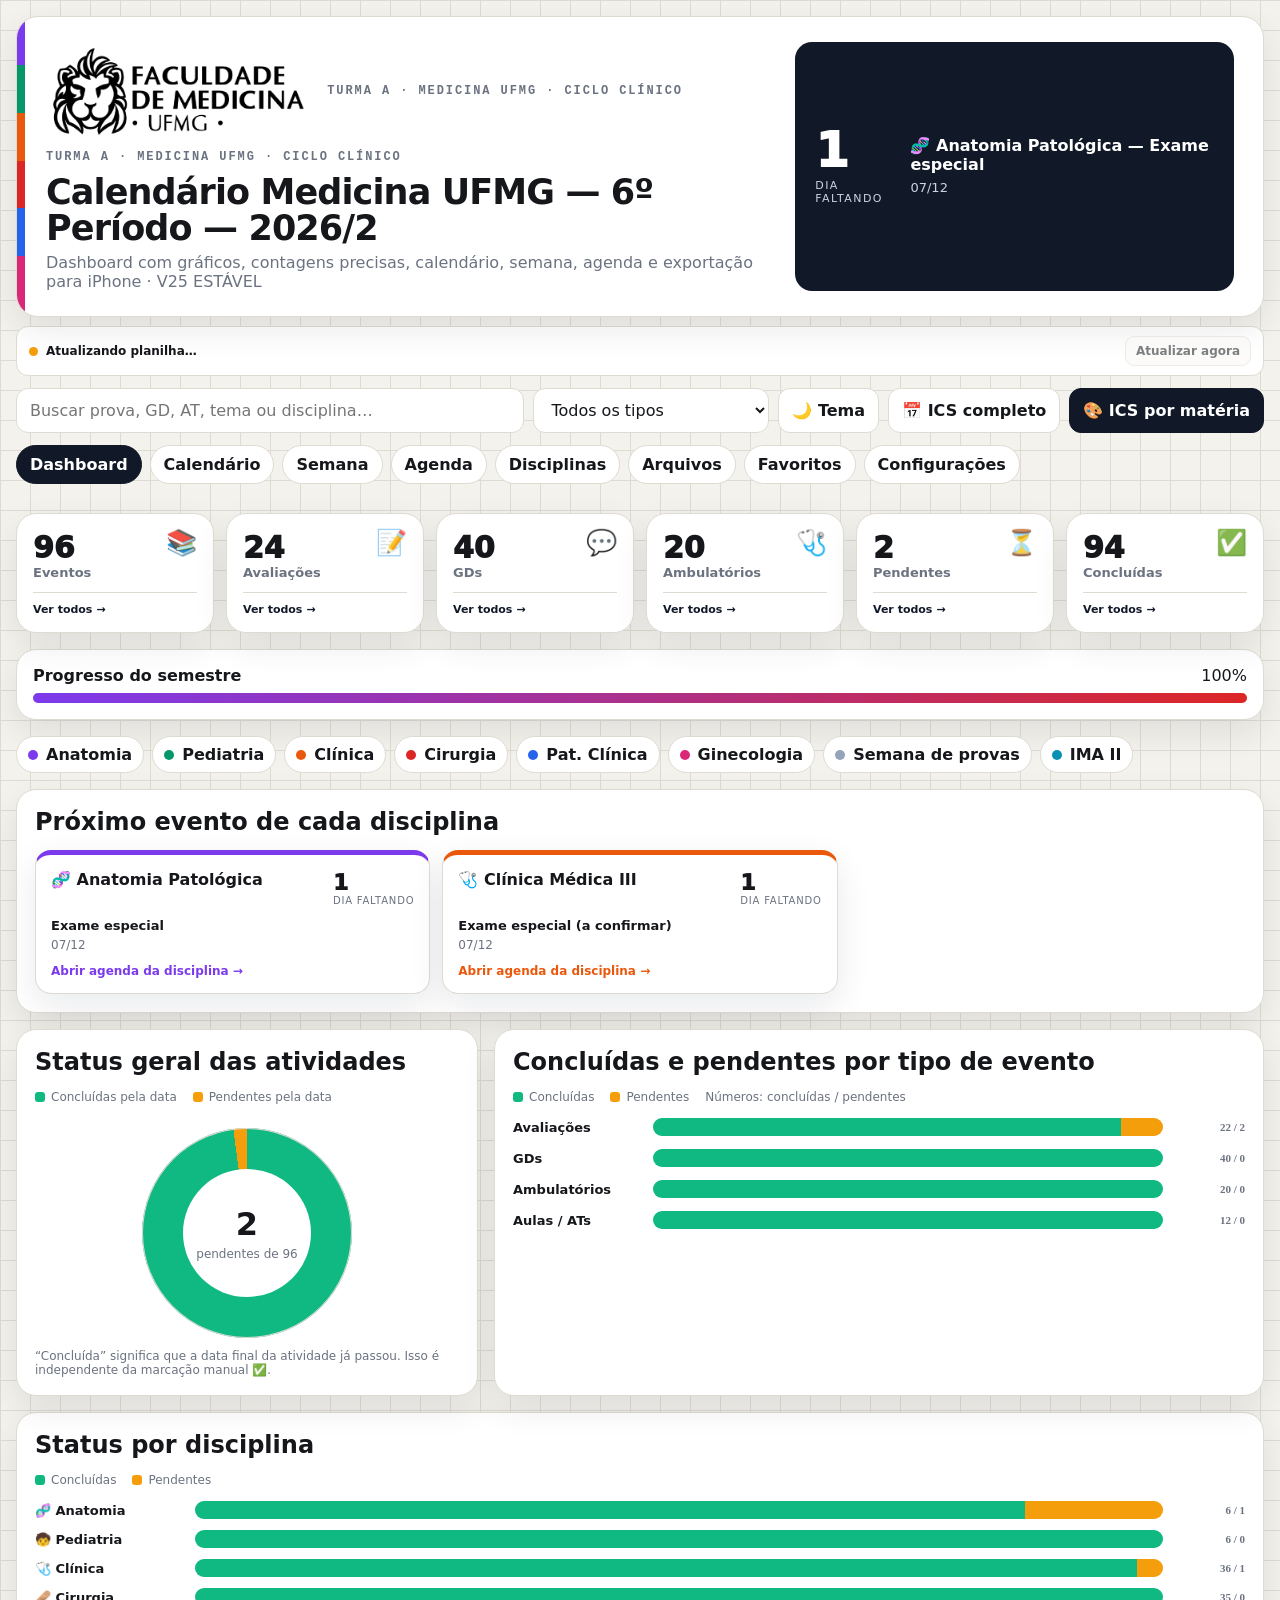
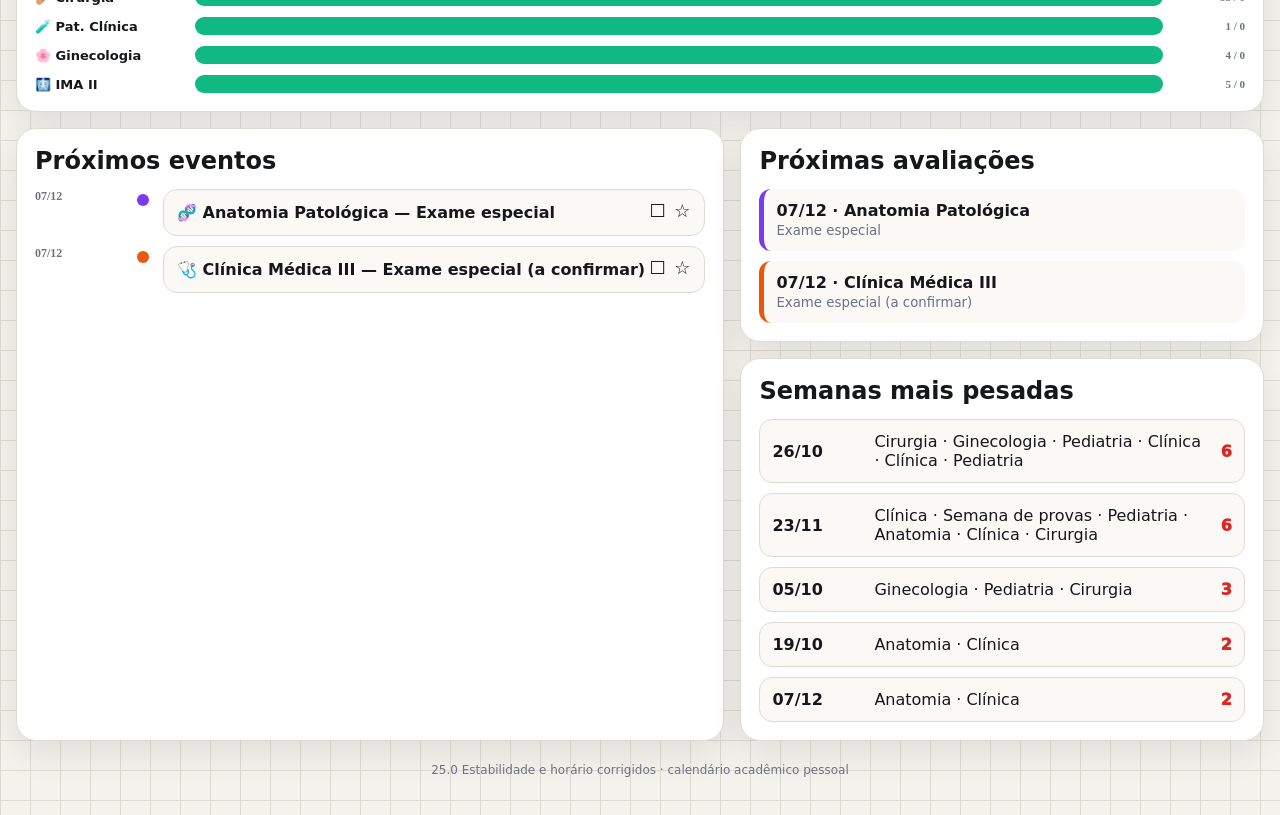
==== commit 1d677803: "Corrige estabilidade, datas e sincronização do calendário" ====
--- a/index.html
+++ b/index.html
@@ -10,9 +10,9 @@
   <meta http-equiv="Cache-Control" content="no-cache, no-store, must-revalidate">
   <meta http-equiv="Pragma" content="no-cache">
   <meta http-equiv="Expires" content="0">
-  <link id="appManifest" rel="manifest" href="./manifest.webmanifest?v=24">
-  <link id="appFavicon" rel="icon" href="./icon.svg?v=24" type="image/svg+xml">
-  <link id="appleTouchIcon" rel="apple-touch-icon" href="./icon.svg?v=24">
+  <link id="appManifest" rel="manifest" href="./manifest.webmanifest?v=25">
+  <link id="appFavicon" rel="icon" href="./icon.svg?v=25" type="image/svg+xml">
+  <link id="appleTouchIcon" rel="apple-touch-icon" href="./icon.svg?v=25">
   <title>Calendário Medicina UFMG — 6º Período — 2026/2</title>
   <style>
 :root{
@@ -1022,20 +1022,20 @@
   sync:{status:"loading",message:"Carregando planilha…",updatedAt:null,remoteCount:0},
   api:{status:"loading",message:"Conectando automaticamente…",updatedAt:null,version:"",configRevision:""},
   defaultDisciplineStyles:{},
-  appIcon:{url:"./icon.svg?v=24",updatedAt:"",custom:false}
+  appIcon:{url:"./icon.svg?v=25",updatedAt:"",custom:false}
 };
 
 const DISC_STYLE_KEY="medicinaUFMG_discStyles_v1";
 
 const CHART_STYLE_KEY="medicinaUFMG_chartStyles_v1";
 const EVENT_EDIT_KEY="medicinaUFMG_eventEdits_v1";
-const DEFAULT_APP_ICON="./icon.svg?v=24";
+const DEFAULT_APP_ICON="./icon.svg?v=25";
 let dynamicManifestUrl="";
 let pendingAppIconDataUrl="";
 let styleSaveTimer=null;
 const pendingGlobalStyleItems=new Map();
 const REQUIRED_API_VERSION="20";
-const API_SNAPSHOT_KEY="medicinaUFMG_apiSnapshot_v23";
+const API_SNAPSHOT_KEY="medicinaUFMG_apiSnapshot_v25";
 
 const DEFAULT_CHART_STYLES={
   completed:"#10b981",
@@ -1225,7 +1225,7 @@
   const manifest={
     name:"Calendário Medicina UFMG — 6º Período — 2026/2",
     short_name:"Medicina UFMG",
-    start_url:"./?build=24",
+    start_url:"./?build=25",
     scope:"./",
     display:"standalone",
     background_color:"#F4F2EC",
@@ -1270,7 +1270,7 @@
       URL.revokeObjectURL(dynamicManifestUrl);
       dynamicManifestUrl="";
     }
-    ensureHeadLink("appManifest","manifest","./manifest.webmanifest?v=24");
+    ensureHeadLink("appManifest","manifest","./manifest.webmanifest?v=25");
   }
 
   document.querySelectorAll("[data-app-icon-preview]").forEach(image=>{
@@ -1369,13 +1369,21 @@
   }
 }
 
+function eventDataSignature(events){
+  return JSON.stringify((events||[]).map(e=>[
+    e.id||"",e.date||"",e.end||"",e.disc||"",e.label||"",e.time||""
+  ]));
+}
+
 async function bootstrapGlobal(silent=false){
-  S.api={
-    status:"loading",
-    message:"Conectando automaticamente…",
-    updatedAt:S.api.updatedAt||null
-  };
-  render();
+  const previousSignature=eventDataSignature(S.data?.events||[]);
+  const previousRevision=String(S.api?.configRevision||"");
+  const hadConnection=S.api?.status==="ok";
+
+  if(!silent){
+    S.api={...S.api,status:"loading",message:"Sincronizando…"};
+    renderSyncStatus();
+  }
 
   let lastError=null;
 
@@ -1383,48 +1391,39 @@
     try{
       const data=await apiRequest("bootstrap");
       const apiVersion=assertCurrentApiVersion(data);
-      applyGlobalConfig(data.config||{});
-      S.data.events=prepareEvents(data.events||[],false);
+      const nextEvents=prepareEvents(data.events||[],false);
+      const nextSignature=eventDataSignature(nextEvents);
+      const nextRevision=String(data.configRevision||"");
+      const eventsChanged=nextSignature!==previousSignature;
+      const configChanged=nextRevision!==previousRevision;
+      const now=new Date();
+
+      S.data.events=nextEvents;
+      if(configChanged||!hadConnection)applyGlobalConfig(data.config||{});
       saveApiSnapshot(data);
-      const now=new Date();
-
-      S.sync={
-        status:"ok",
-        message:"Sincronização global ativa",
-        updatedAt:now,
-        remoteCount:S.data.events.length
-      };
-
-      S.api={
-        status:"ok",
-        message:"Sincronização global ativa",
-        updatedAt:now,
-        version:apiVersion,
-        configRevision:String(data.configRevision||"")
-      };
-
-      render();
+
+      S.sync={status:"ok",message:"Sincronização global ativa",updatedAt:now,remoteCount:nextEvents.length};
+      S.api={status:"ok",message:"Sincronização global ativa",updatedAt:now,version:apiVersion,configRevision:nextRevision};
+
+      if(eventsChanged||configChanged||!hadConnection||!silent){
+        render();
+      }else{
+        renderCountdown();
+        renderSyncStatus();
+      }
 
       if(!silent)toast("Dados sincronizados em todos os dispositivos.");
       return true;
     }catch(error){
       lastError=error;
-      if(attempt<3)await wait(attempt*1000);
+      if(attempt<3)await wait(attempt*900);
     }
   }
 
-  S.api={
-    status:"error",
-    message:lastError?.message||"Não foi possível conectar agora.",
-    updatedAt:null
-  };
-
-  render();
-
-  if(!silent){
-    toast(`${S.api.message} Mantive a última cópia disponível.`);
-  }
-
+  S.api={...S.api,status:"error",message:lastError?.message||"Não foi possível conectar agora."};
+  S.sync={...S.sync,status:"error",message:"Mantendo a última cópia válida"};
+  renderSyncStatus();
+  if(!silent)toast(`${S.api.message} Mantive a última cópia disponível.`);
   return false;
 }
 
@@ -1809,8 +1808,15 @@
   class:{name:"Aulas / ATs",color:"#ea580c"}
 };
 
-function d(s){return new Date(s+"T12:00:00")}
-function fmt(s){const x=d(s);return `${String(x.getDate()).padStart(2,"0")}/${String(x.getMonth()+1).padStart(2,"0")}`}
+function d(s){
+  const [y,m,day]=String(s||"").split("-").map(Number);
+  return new Date(Date.UTC(y,m-1,day,12,0,0));
+}
+function fmt(s){
+  const parts=String(s||"").split("-");
+  if(parts.length!==3)return String(s||"");
+  return `${parts[2].padStart(2,"0")}/${parts[1].padStart(2,"0")}`;
+}
 function dateKey(s){const [y,m,day]=s.split("-").map(Number);return Date.UTC(y,m-1,day)}
 
 function saoPauloTodayParts(){
@@ -1842,7 +1848,7 @@
 function isCurrent(e){return dateKey(e.date)<=todayKey()&&endKey(e)>=todayKey()}
 function end(e){return d(e.end||e.date)}
 function id(e){return `${e.disc}|${e.date}|${e.label}`}
-function disc(k){return S.data.disciplines[k]}
+function disc(k){return S.data.disciplines[k]||{name:k,short:k,color:"#64748B",icon:"📚"}}
 
 function isUnconfirmed(e){
   return /a confirmar|base 2025|data provável|não publicado|checar c\/ coordenação/i.test(e.label+" "+(e.time||""));
@@ -2268,7 +2274,7 @@
             </div>
             <div class="eyebrow">${S.data.meta.subtitle}</div>
             <h1>${S.data.meta.title}</h1>
-            <div class="sub">Dashboard com gráficos, contagens precisas, calendário, semana, agenda e exportação para iPhone · V24 CENTRAL DE ARQUIVOS</div>
+            <div class="sub">Dashboard com gráficos, contagens precisas, calendário, semana, agenda e exportação para iPhone · V25 ESTÁVEL</div>
           </div>
         </div>
         <div id="countdown" class="countdown"></div>
@@ -2352,9 +2358,9 @@
 function heavyWeeks(events){
   const map={};
   events.filter(e=>eventKind(e)==="assessment").forEach(e=>{
-    const x=d(e.date),day=(x.getDay()+6)%7;
-    x.setDate(x.getDate()-day);
-    const key=x.toISOString().slice(0,10);
+    const key0=dateKey(e.date);
+    const day=(new Date(key0).getUTCDay()+6)%7;
+    const key=new Date(key0-day*DAY_MS).toISOString().slice(0,10);
     (map[key]??=[]).push(e);
   });
   return Object.entries(map).sort((a,b)=>b[1].length-a[1].length).slice(0,5);
@@ -2560,19 +2566,19 @@
 
 function calendar(){
   const months=[7,8,9,10,11].map(m=>{
-    const first=new Date(2026,m,1),count=new Date(2026,m+1,0).getDate();
-    let cells="<div></div>".repeat(first.getDay());
+    const first=new Date(Date.UTC(2026,m,1)),count=new Date(Date.UTC(2026,m+1,0)).getUTCDate();
+    let cells="<div></div>".repeat(first.getUTCDay());
     for(let n=1;n<=count;n++){
       const iso=`2026-${String(m+1).padStart(2,"0")}-${String(n).padStart(2,"0")}`;
       const es=S.data.events.filter(visible).filter(e=>days(e).includes(iso));
-      const t=new Date();
-      cells+=`<div class="day ${es.some(e=>e.end)?"range":""} ${t.getFullYear()===2026&&t.getMonth()===m&&t.getDate()===n?"today":""}"
+      const t=saoPauloTodayParts();
+      cells+=`<div class="day ${es.some(e=>e.end)?"range":""} ${t.year===2026&&t.month===m+1&&t.day===n?"today":""}"
           data-day="${iso}" title="${es.map(e=>disc(e.disc).name+" — "+e.label).join("\n")}">
         <div class="num">${n}</div>
         <div class="marks">${[...new Set(es.map(e=>e.disc))].map(k=>`<span class="mark" style="background:${disc(k).color}"></span>`).join("")}</div>
       </div>`;
     }
-    const list=S.data.events.filter(visible).filter(e=>d(e.date).getMonth()===m).sort((a,b)=>dateKey(a.date)-dateKey(b.date));
+    const list=S.data.events.filter(visible).filter(e=>Number(e.date.slice(5,7))===m+1).sort((a,b)=>dateKey(a.date)-dateKey(b.date));
     return `<div class="month">
       <div class="mhead"><span>${MONTHS[m].toUpperCase()}</span><span>2026</span></div>
       <div class="week">${WD.map(x=>`<div>${x}</div>`).join("")}</div>
@@ -2590,14 +2596,14 @@
 }
 
 function startOfWeek(){
-  const x=new Date();x.setHours(12,0,0,0);
-  const day=(x.getDay()+6)%7;
-  x.setDate(x.getDate()-day+S.weekOffset*7);
-  return x;
+  const p=saoPauloTodayParts();
+  const today=Date.UTC(p.year,p.month-1,p.day);
+  const day=(new Date(today).getUTCDay()+6)%7;
+  return today-day*DAY_MS+S.weekOffset*7*DAY_MS;
 }
 function weekView(){
   const start=startOfWeek();
-  const dates=[...Array(7)].map((_,i)=>{const x=new Date(start);x.setDate(x.getDate()+i);return x});
+  const dates=[...Array(7)].map((_,i)=>new Date(start+i*DAY_MS));
   const today=todayKey();
   $("#week").innerHTML=`
     <div class="controls">
@@ -2606,10 +2612,10 @@
       <button id="nextWeek" class="ctrl btn">Próxima semana →</button>
     </div>
     <div class="week-board">${dates.map(x=>{
-      const iso=`${x.getFullYear()}-${String(x.getMonth()+1).padStart(2,"0")}-${String(x.getDate()).padStart(2,"0")}`;
+      const iso=`${x.getUTCFullYear()}-${String(x.getUTCMonth()+1).padStart(2,"0")}-${String(x.getUTCDate()).padStart(2,"0")}`;
       const es=S.data.events.filter(visible).filter(e=>days(e).includes(iso));
       return `<div class="week-column ${dateKey(iso)===today?"today":""}">
-        <div class="week-column-head">${["dom","seg","ter","qua","qui","sex","sáb"][x.getDay()]}<small>${fmt(iso)}</small></div>
+        <div class="week-column-head">${["dom","seg","ter","qua","qui","sex","sáb"][x.getUTCDay()]}<small>${fmt(iso)}</small></div>
         ${es.length?es.map(e=>`<div class="week-event" data-day="${iso}" style="background:${disc(e.disc).color}">
           <b>${disc(e.disc).short}</b><br>${e.label}
         </div>`).join(""):"<div class='week-empty'>Sem eventos</div>"}
@@ -2811,7 +2817,7 @@
         <div class="api-heading">
           <div>
             <b>🌐 Sincronização automática em todos os dispositivos</b>
-            <div class="label">Não é necessário inserir chave. As mudanças chegam aos aparelhos ao abrir o site e, enquanto ele estiver aberto, em até 15 segundos.</div>
+            <div class="label">Não é necessário inserir chave. As mudanças chegam aos aparelhos ao abrir o site e, enquanto ele estiver aberto, em até 30 segundos, sem recarregar a tela quando nada mudou.</div>
           </div>
           <div class="api-status">${apiStatusLabel()}</div>
         </div>
@@ -3133,7 +3139,7 @@
 
 document.addEventListener("DOMContentLoaded",async()=>{
   try{
-    const response=await fetch("./eventos.json?v=24",{cache:"no-store"});
+    const response=await fetch("./eventos.json?v=25",{cache:"no-store"});
     const x=await response.json();
     S.data=x;
     S.defaultDisciplineStyles=Object.fromEntries(
@@ -3157,11 +3163,10 @@
       Enquanto a API responde, mostramos a última cópia da própria API,
       nunca o CSV publicado, para o evento não ficar alternando.
     */
-    if(loadApiSnapshot())render();
     await bootstrapGlobal(true);
 
     setInterval(renderCountdown,1000);
-    const refreshSeconds=15;
+    const refreshSeconds=30;
     setInterval(()=>{
       if(!pendingGlobalStyleItems.size)refreshCurrentSource(true);
     },refreshSeconds*1000);
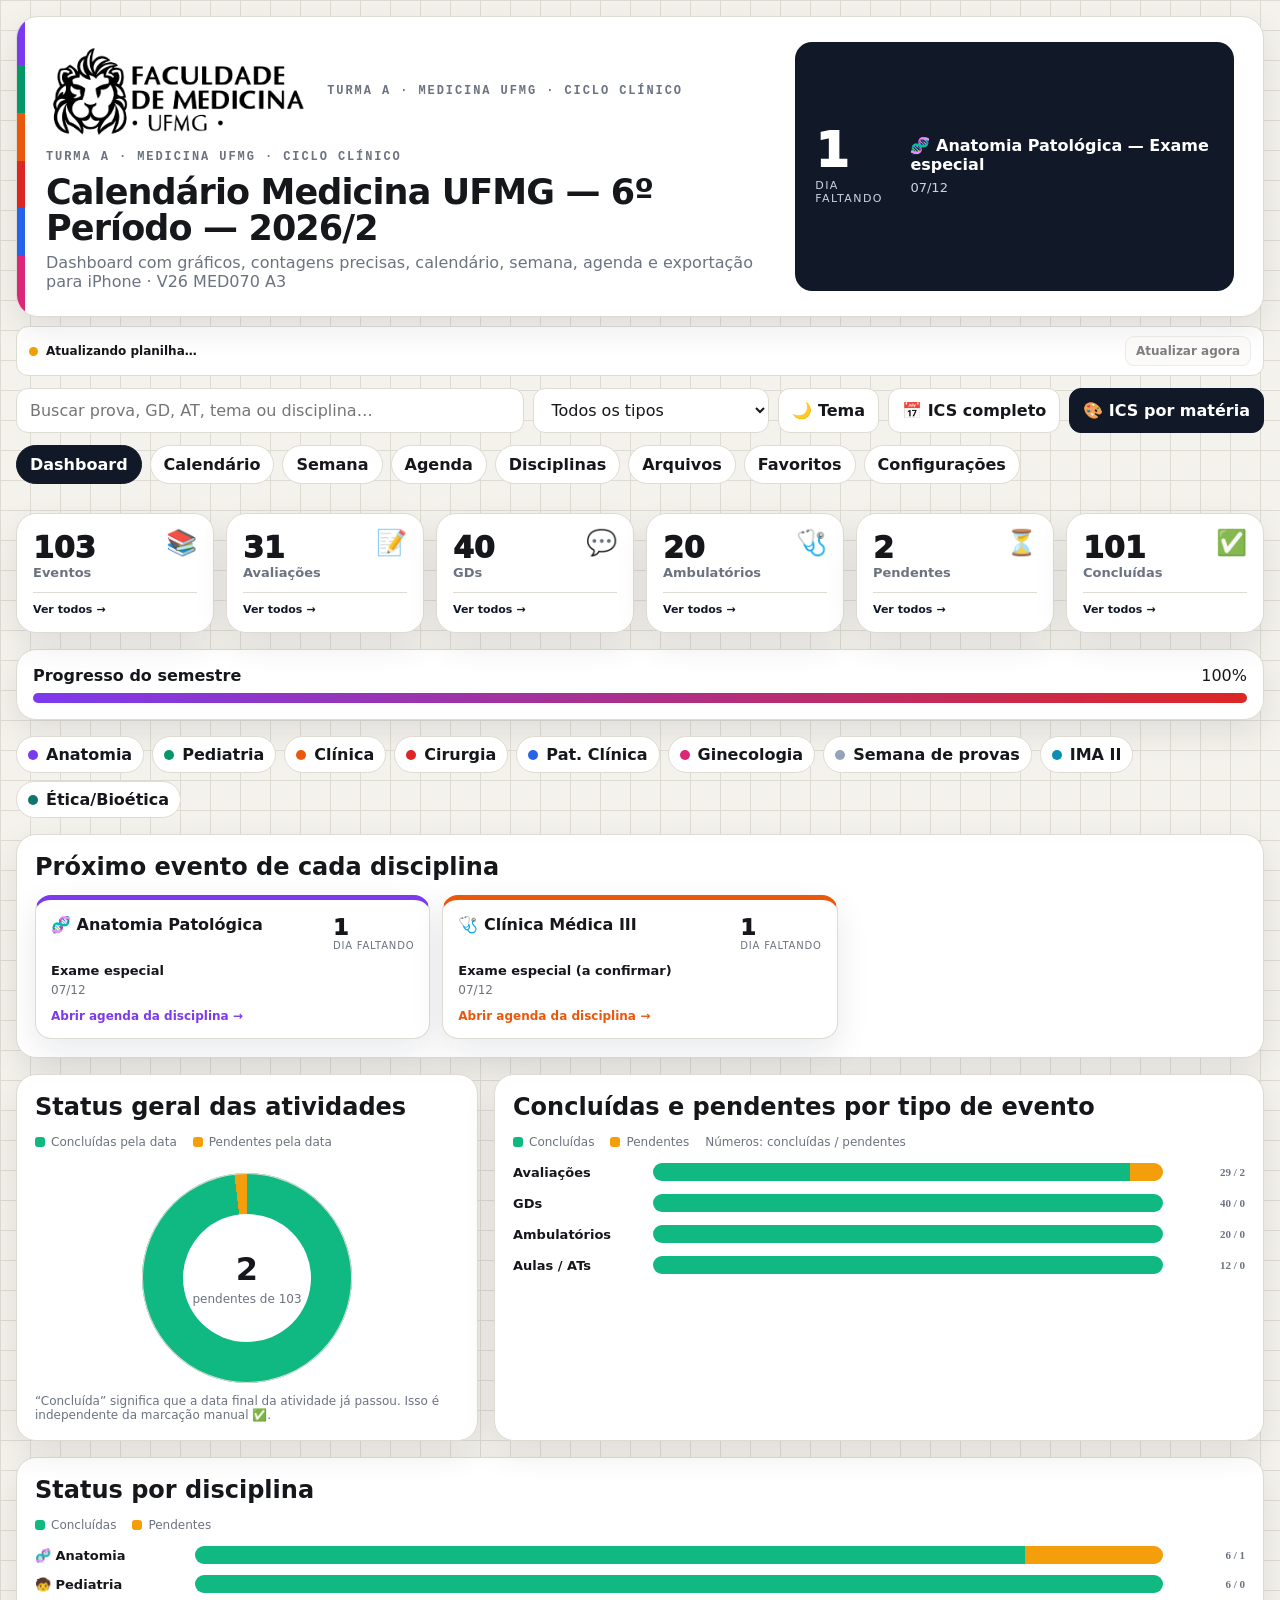
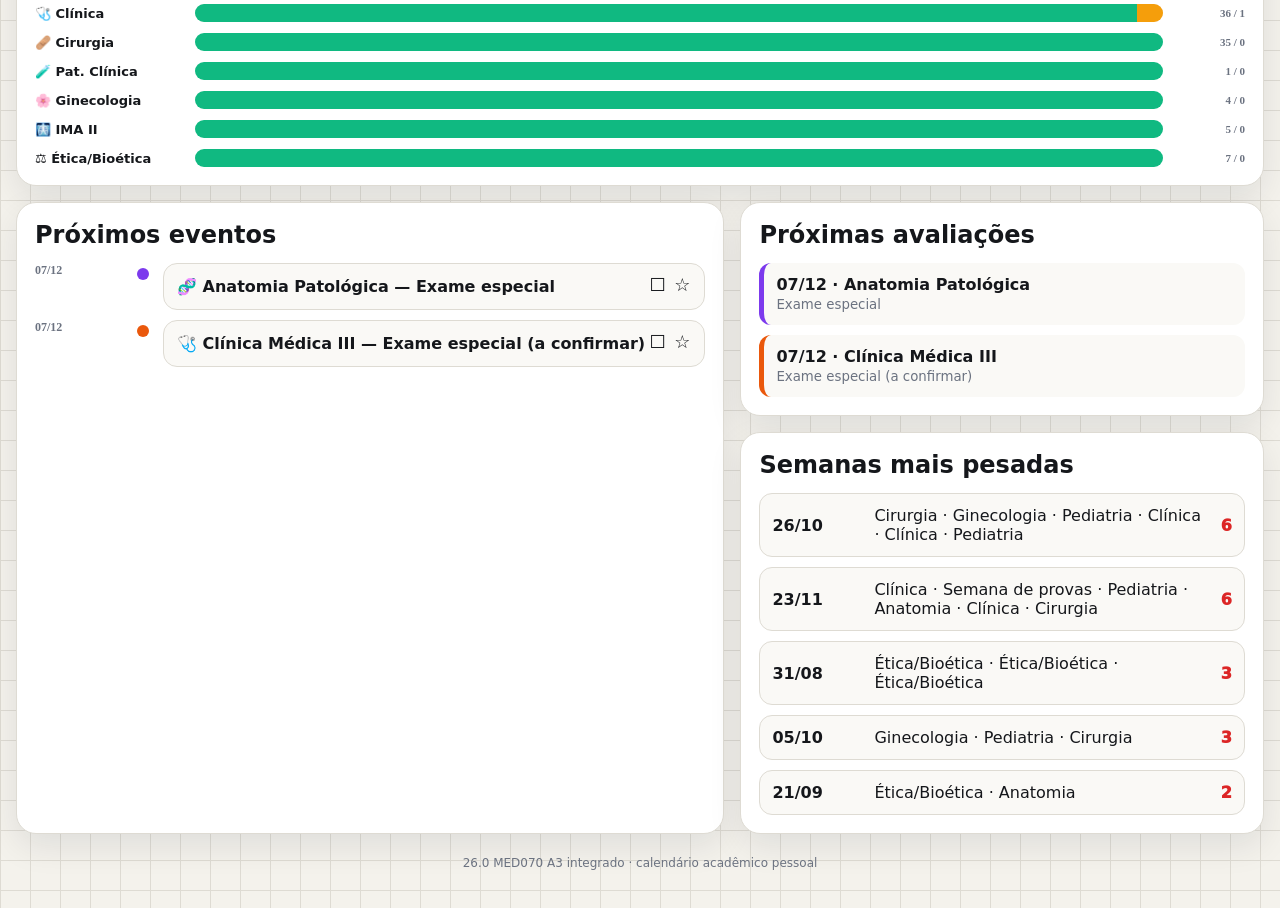
==== commit 68f8b250: "Adiciona MED070 A3 com avaliações e detalhes" ====
--- a/index.html
+++ b/index.html
@@ -10,9 +10,9 @@
   <meta http-equiv="Cache-Control" content="no-cache, no-store, must-revalidate">
   <meta http-equiv="Pragma" content="no-cache">
   <meta http-equiv="Expires" content="0">
-  <link id="appManifest" rel="manifest" href="./manifest.webmanifest?v=25">
-  <link id="appFavicon" rel="icon" href="./icon.svg?v=25" type="image/svg+xml">
-  <link id="appleTouchIcon" rel="apple-touch-icon" href="./icon.svg?v=25">
+  <link id="appManifest" rel="manifest" href="./manifest.webmanifest?v=26">
+  <link id="appFavicon" rel="icon" href="./icon.svg?v=26" type="image/svg+xml">
+  <link id="appleTouchIcon" rel="apple-touch-icon" href="./icon.svg?v=26">
   <title>Calendário Medicina UFMG — 6º Período — 2026/2</title>
   <style>
 :root{
@@ -990,6 +990,13 @@
 @media(max-width:1000px){.resource-grid{grid-template-columns:repeat(2,minmax(0,1fr))}}
 @media(max-width:700px){.resources-hero{align-items:flex-start;padding:17px}.resources-total{min-width:105px}.resource-grid{grid-template-columns:1fr}.resource-card{min-height:105px}}
 
+
+/* MED070_DETAIL_STYLE */
+.med070-extra{margin-top:10px;padding-top:10px;border-top:1px dashed var(--line);display:grid;gap:7px}
+.med070-detail{display:grid;gap:2px;font-size:12px;line-height:1.45}
+.med070-detail strong{color:var(--ink);font-size:11px;text-transform:uppercase;letter-spacing:.04em}
+.med070-detail span{color:var(--muted)}
+
 </style>
 </head>
 <body>
@@ -1022,20 +1029,20 @@
   sync:{status:"loading",message:"Carregando planilha…",updatedAt:null,remoteCount:0},
   api:{status:"loading",message:"Conectando automaticamente…",updatedAt:null,version:"",configRevision:""},
   defaultDisciplineStyles:{},
-  appIcon:{url:"./icon.svg?v=25",updatedAt:"",custom:false}
+  appIcon:{url:"./icon.svg?v=26",updatedAt:"",custom:false}
 };
 
 const DISC_STYLE_KEY="medicinaUFMG_discStyles_v1";
 
 const CHART_STYLE_KEY="medicinaUFMG_chartStyles_v1";
 const EVENT_EDIT_KEY="medicinaUFMG_eventEdits_v1";
-const DEFAULT_APP_ICON="./icon.svg?v=25";
+const DEFAULT_APP_ICON="./icon.svg?v=26";
 let dynamicManifestUrl="";
 let pendingAppIconDataUrl="";
 let styleSaveTimer=null;
 const pendingGlobalStyleItems=new Map();
 const REQUIRED_API_VERSION="20";
-const API_SNAPSHOT_KEY="medicinaUFMG_apiSnapshot_v25";
+const API_SNAPSHOT_KEY="medicinaUFMG_apiSnapshot_v26";
 
 const DEFAULT_CHART_STYLES={
   completed:"#10b981",
@@ -1095,9 +1102,29 @@
   ].join("|");
 }
 
+/* MED070_A3_START */
+const MED070_FIXED_EVENTS = [{"date":"2026-08-12","end":"2026-08-17","disc":"MED070","label":"Avaliação — Pré-teste (5 pontos)","time":"Moodle · disponível 12/08–17/08 · prazo final 17/08","activityType":"Questionário reflexivo","points":"5 pontos","location":"Moodle","how":"Responder e enviar o questionário reflexivo no Moodle. A pontuação total é atribuída pelo preenchimento dentro do prazo, independentemente das respostas.","preparation":"Não exige preparação específica de conteúdo; o essencial é preencher e confirmar o envio.","attention":"Fica aberto de 12/08 a 17/08 e aparece em todos esses dias no calendário. Não será reaberto após o prazo final."},{"date":"2026-09-02","disc":"MED070","label":"Avaliação — Reflexão inicial A3: Mídias sociais e ética (20 pontos)","time":"18h30–19h30 · Teams · A3 apresenta 18h30–19h; acompanhar A4 19h–19h30","activityType":"Apresentação e discussão síncrona","points":"20 pontos","location":"Microsoft Teams","how":"Tema da A3: aspectos éticos e bioéticos do emprego de tecnologias de comunicação na relação médico-paciente. A A3 terá até 10 minutos para apresentar, seguida de 20 minutos de discussão. Preferencialmente 1 ou 2 estudantes apresentam, mas todos devem estar preparados para participar, responder perguntas ou substituir colegas. Recomenda-se não utilizar vídeos.","preparation":"Reunir-se previamente com a A3; estudar questões éticas, políticas públicas atuais e possíveis ações individuais/coletivas; preparar argumentos e respostas; usar referências bibliográficas e adicionais; indicar consenso ou divergências no grupo.","attention":"É necessário permanecer também para a A4 até 19h30. Mesmo quem não apresentar precisa estar preparado para discutir e responder perguntas."},{"date":"2026-09-02","end":"2026-09-03","disc":"MED070","label":"Avaliação — Documento da reflexão A3 (15 pontos)","time":"Teams · após a apresentação de 02/09 · prazo final 03/09","activityType":"Entrega de documento","points":"15 pontos","location":"Microsoft Teams","how":"Compartilhar com a turma o documento da A3 no Teams. O arquivo pode ser a própria apresentação de 02/09 e deve contemplar reflexões/propostas, referências utilizadas e adicionais e registrar consenso ou divergências quando aplicável.","preparation":"Deixar o material praticamente finalizado antes da apresentação e fazer apenas ajustes finais depois.","attention":"O período aparece em 02/09 e 03/09. O prazo máximo é um dia após a apresentação."},{"date":"2026-09-05","disc":"MED070","label":"Avaliação — Entregar 2 perguntas sobre IA e ética (5 pontos)","time":"Teams · pasta da Turma A · prazo final 05/09","activityType":"Atividade em grupo / entrega","points":"5 pontos","location":"Microsoft Teams — pasta da Turma A","how":"Elaborar e postar 2 perguntas sobre aspectos éticos do tema “Inteligência artificial e ética na saúde”. As perguntas serão avaliadas quanto à pertinência e relevância.","preparation":"Discutir problemas éticos do uso de IA na saúde e formular perguntas capazes de gerar uma discussão relevante na conferência.","attention":"O programa informa o prazo final de 05/09, mas não informa uma data inicial específica; por isso o evento fica no dia do prazo final."},{"date":"2026-09-09","disc":"MED070","label":"Avaliação — Conferência sobre IA e ética (10 pontos)","time":"18h30–20h30 · Teams","activityType":"Conferência síncrona — presença avaliativa","points":"10 pontos","location":"Microsoft Teams","how":"Conferência sobre inteligência artificial e ética na saúde, com Profa. Cristiane Dias (Departamento de Pediatria/UFMG) e Dra. Gabriella Reis (CI-IA). Os 10 pontos são associados à presença.","preparation":"A preparação principal está relacionada às duas perguntas sobre IA e ética entregues anteriormente.","attention":"Garantir presença durante a conferência, pois a pontuação prevista é por presença."},{"date":"2026-09-23","disc":"MED070","label":"Avaliação — Seminário presencial Fishbowl A3 (40 pontos)","time":"a partir de 18h30 · Faculdade de Medicina/UFMG · Sala 166 · término não informado","activityType":"Seminário presencial / debate Fishbowl","points":"40 pontos","location":"Faculdade de Medicina/UFMG — Sala 166","how":"Dinâmica Fishbowl com situações éticas sobre mídias sociais e inteligência artificial na saúde. Na 1ª situação A1/A2 debatem e A3/A4 observam; na 2ª, A3/A4 debatem. Na vez da A3/A4 há 10 minutos para discussão inicial e escolha de 4 debatedores (2 da A3 e 2 da A4). Cada fala pode durar até 2 minutos. Participantes do círculo externo podem ocupar a cadeira vazia e entrar no debate. Não é obrigatório que todos falem nem chegar a consenso. Cada debate dura aproximadamente 30–40 minutos.","preparation":"Preparar argumentação sobre ética e mídias sociais e ética e IA na saúde; treinar identificação de problemas éticos, diferentes perspectivas, justificativa de posições, respostas a argumentos e discussão de condutas.","attention":"Maior avaliação da disciplina. Critérios: presença, permanência durante todo o seminário, participação, capacidade crítica/reflexiva e interação. O programa não informa previamente os casos nem o horário exato de término."},{"date":"2026-09-30","end":"2026-10-05","disc":"MED070","label":"Avaliação — Pós-teste (5 pontos)","time":"Moodle · disponível 30/09–05/10 · prazo final 05/10","activityType":"Questionário reflexivo","points":"5 pontos","location":"Moodle","how":"Responder e enviar o pós-teste no Moodle. A pontuação é atribuída pelo preenchimento dentro do prazo, independentemente das respostas.","preparation":"Não exige preparação específica; o essencial é responder e confirmar o envio.","attention":"Fica aberto de 30/09 a 05/10 e aparece em todos esses dias no calendário. Não será reaberto após o prazo final."}];
+function mergeFixedMed070Events(events){
+  const base=(events||[]).filter(e=>e.disc!=="MED070");
+  return [...base,...MED070_FIXED_EVENTS.map(e=>({...e}))];
+}
+function eventExtra(e){
+  if(e.disc!=="MED070")return "";
+  const item=(title,value)=>value?`<div class="med070-detail"><strong>${title}</strong><span>${value}</span></div>`:"";
+  return `<div class="med070-extra">
+    ${item("Tipo",e.activityType)}
+    ${item("Valor",e.points)}
+    ${item("Local",e.location)}
+    ${item("Como será",e.how)}
+    ${item("Como se preparar",e.preparation)}
+    ${item("⚠️ Ponto de atenção",e.attention)}
+  </div>`;
+}
+/* MED070_A3_END */
+
 function prepareEvents(events,useLocalEdits=true){
   const edits=useLocalEdits?loadEventEdits():{};
-  return events.map((event,index)=>{
+  return mergeFixedMed070Events(events).map((event,index)=>{
     const item={...event};
     item._sourceKey=makeEventSourceKey(item,index);
     item._source={
@@ -1225,7 +1252,7 @@
   const manifest={
     name:"Calendário Medicina UFMG — 6º Período — 2026/2",
     short_name:"Medicina UFMG",
-    start_url:"./?build=25",
+    start_url:"./?build=26",
     scope:"./",
     display:"standalone",
     background_color:"#F4F2EC",
@@ -1270,7 +1297,7 @@
       URL.revokeObjectURL(dynamicManifestUrl);
       dynamicManifestUrl="";
     }
-    ensureHeadLink("appManifest","manifest","./manifest.webmanifest?v=25");
+    ensureHeadLink("appManifest","manifest","./manifest.webmanifest?v=26");
   }
 
   document.querySelectorAll("[data-app-icon-preview]").forEach(image=>{
@@ -1855,6 +1882,7 @@
 }
 
 function eventKind(e){
+  if(e.disc==="MED070")return "assessment";
   const t=(e.label+" "+(e.time||"")).toLowerCase();
   if(/ambulatório|ambulatorial|triagem|consulta/.test(t))return"ambulatory";
   if(/\bgd\b|gd\d|gd\+/.test(t))return"gd";
@@ -1867,7 +1895,7 @@
 function visible(e){
   if(!S.active.has(e.disc))return false;
   if(S.type!=="all"&&e.type!==S.type)return false;
-  const h=(disc(e.disc).name+" "+e.label+" "+(e.time||"")).toLowerCase();
+  const h=(disc(e.disc).name+" "+e.label+" "+(e.time||"")+" "+(e.activityType||"")+" "+(e.how||"")+" "+(e.preparation||"")+" "+(e.attention||"")).toLowerCase();
   return !S.query||h.includes(S.query);
 }
 
@@ -2274,7 +2302,7 @@
             </div>
             <div class="eyebrow">${S.data.meta.subtitle}</div>
             <h1>${S.data.meta.title}</h1>
-            <div class="sub">Dashboard com gráficos, contagens precisas, calendário, semana, agenda e exportação para iPhone · V25 ESTÁVEL</div>
+            <div class="sub">Dashboard com gráficos, contagens precisas, calendário, semana, agenda e exportação para iPhone · V26 MED070 A3</div>
           </div>
         </div>
         <div id="countdown" class="countdown"></div>
@@ -2350,6 +2378,7 @@
       <button class="fav" data-fav="${encodeURIComponent(id(e))}" title="Favoritar">${fav?"⭐":"☆"}</button>
       <b>${disc(e.disc).icon||""} ${disc(e.disc).name} — ${e.label}</b>
       <small>${e.time||""}${e.end?" · até "+fmt(e.end):""}</small>
+      ${eventExtra(e)}
     </div>
   </div>`;
 }
@@ -2800,7 +2829,7 @@
   $("#settings").innerHTML=`<div class="panel"><h2>Configurações</h2>
     <div class="settings-grid">
       <div class="setting"><label><span><b>Tema</b><div class="label">Claro/escuro, salvo no aparelho.</div></span><button id="theme2" class="ctrl btn">Alternar</button></label></div>
-      <div class="setting"><b>Lembretes ICS</b><div class="label">5 dias antes e 1 dia antes.</div></div>
+      <div class="setting"><b>Lembretes ICS</b><div class="label">5 dias antes e 2 dias antes.</div></div>
       <div class="setting"><b>Cores no iPhone</b><div class="label">Exporte por matéria e importe cada arquivo em um calendário separado.</div></div>
       <div class="setting"><b>Instalar no iPhone</b><div class="label">Safari → Compartilhar → Adicionar à Tela de Início.</div></div>
       <div class="setting setting-sheet">
@@ -3124,9 +3153,9 @@
       o.push(`DTSTART;VALUE=DATE:${ds}`,`DTEND;VALUE=DATE:${z.toISOString().slice(0,10).replaceAll("-","")}`);
     }
     o.push(`SUMMARY:${esc(e.label)}`,
-           `DESCRIPTION:${esc(disc(e.disc).name+" — "+e.label+(e.time?" ("+e.time+")":""))}`,
+           `DESCRIPTION:${esc(disc(e.disc).name+" — "+e.label+(e.time?" ("+e.time+")":"")+(e.how?"\n\nCOMO SERÁ: "+e.how:"")+(e.preparation?"\n\nCOMO SE PREPARAR: "+e.preparation:"")+(e.attention?"\n\nATENÇÃO: "+e.attention:""))}`,
            "BEGIN:VALARM","ACTION:DISPLAY","TRIGGER:-P5D","DESCRIPTION:Faltam 5 dias","END:VALARM",
-           "BEGIN:VALARM","ACTION:DISPLAY","TRIGGER:-P1D","DESCRIPTION:Falta 1 dia","END:VALARM",
+           "BEGIN:VALARM","ACTION:DISPLAY","TRIGGER:-P2D","DESCRIPTION:Faltam 2 dias","END:VALARM",
            "END:VEVENT");
   });
   o.push("END:VCALENDAR");
@@ -3139,7 +3168,7 @@
 
 document.addEventListener("DOMContentLoaded",async()=>{
   try{
-    const response=await fetch("./eventos.json?v=25",{cache:"no-store"});
+    const response=await fetch("./eventos.json?v=26",{cache:"no-store"});
     const x=await response.json();
     S.data=x;
     S.defaultDisciplineStyles=Object.fromEntries(
